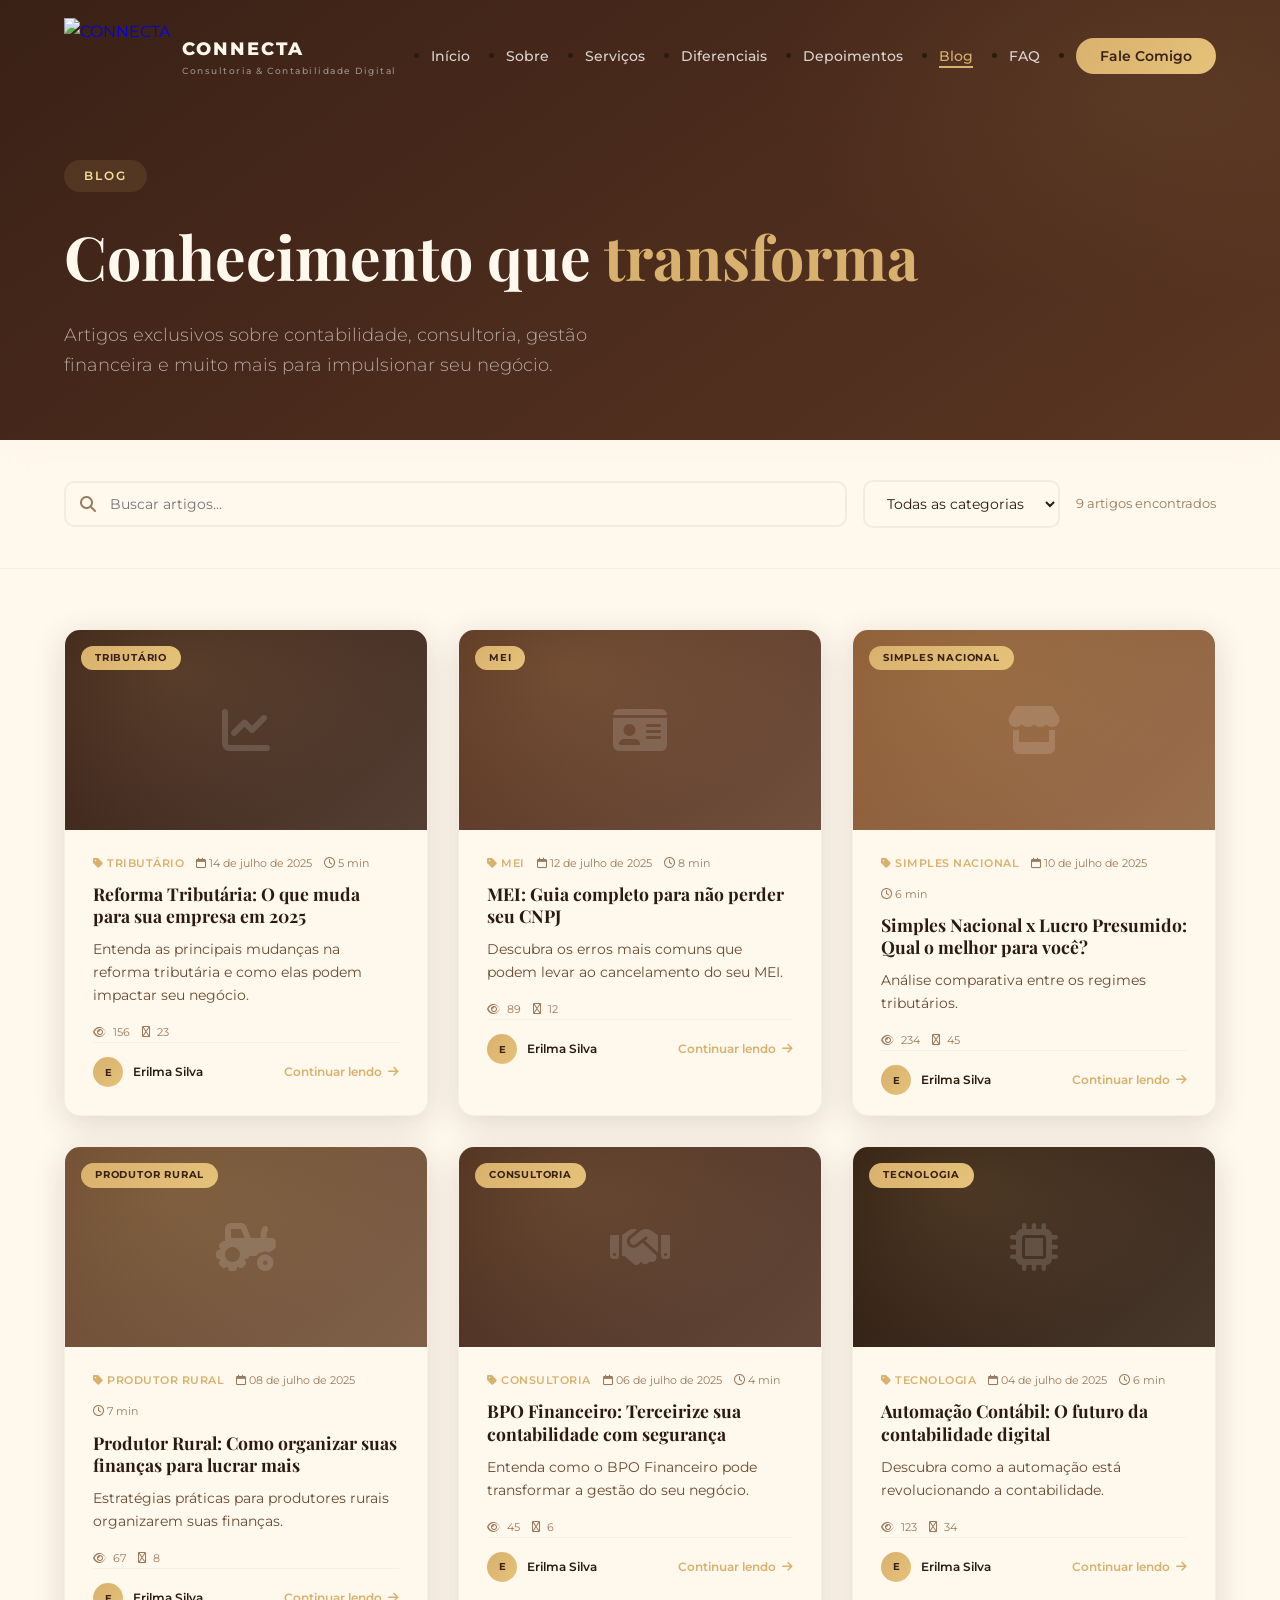
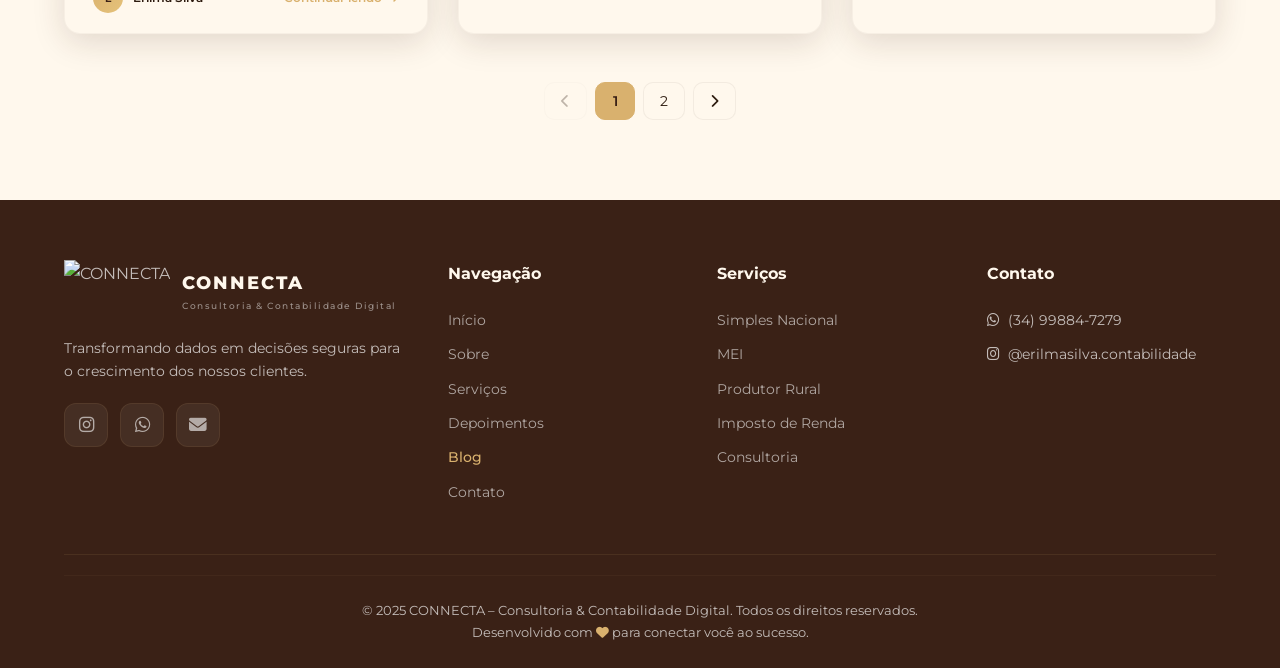
==== blog.html @ c7cf4dca "Create blog.html" ====
<!DOCTYPE html>
<html lang="pt-BR">
<head>
    <meta charset="UTF-8">
    <meta name="viewport" content="width=device-width, initial-scale=1.0">
    <title>Blog | CONNECTA</title>
    <link rel="preconnect" href="https://fonts.googleapis.com">
    <link rel="preconnect" href="https://fonts.gstatic.com" crossorigin>
    <link href="https://fonts.googleapis.com/css2?family=Montserrat:wght@300;400;500;600;700;800;900&family=Playfair+Display:wght@400;600;700;900&display=swap" rel="stylesheet">
    <link rel="stylesheet" href="https://cdnjs.cloudflare.com/ajax/libs/font-awesome/6.5.0/css/all.min.css">
    <style>
        :root {
            --bg-dark: #3A2116;
            --bg-medium: #5A3522;
            --bg-light: #8A5A35;
            --gold: #D9B16E;
            --gold-light: #E5C27A;
            --gold-bright: #F5DE9A;
            --gold-highlight: #FFF4D0;
            --white: #FFF8ED;
            --text-dark: #2C1A0E;
            --text-medium: #6B4A30;
            --text-light: #9A7A5A;
            --shadow: 0 8px 32px rgba(58, 33, 22, 0.15);
            --shadow-lg: 0 20px 60px rgba(58, 33, 22, 0.25);
            --shadow-xl: 0 30px 80px rgba(58, 33, 22, 0.35);
            --radius: 16px;
            --radius-sm: 10px;
            --radius-full: 50px;
            --transition: all 0.6s cubic-bezier(0.25, 0.46, 0.45, 0.94);
            --transition-smooth: all 0.8s cubic-bezier(0.22, 1, 0.36, 1);
            --font-main: 'Montserrat', sans-serif;
            --font-display: 'Playfair Display', serif;
        }

        * {
            margin: 0;
            padding: 0;
            box-sizing: border-box;
        }

        body {
            font-family: var(--font-main);
            color: var(--text-dark);
            background: var(--white);
            line-height: 1.7;
            overflow-x: hidden;
        }

        .container {
            max-width: 1200px;
            margin: 0 auto;
            padding: 0 24px;
        }

        /* ===== NAVBAR ===== */
        .navbar {
            position: fixed;
            top: 0;
            left: 0;
            width: 100%;
            z-index: 1000;
            padding: 18px 0;
            transition: var(--transition);
            background: transparent;
        }

        .navbar.scrolled {
            background: rgba(58, 33, 22, 0.92);
            backdrop-filter: blur(24px);
            box-shadow: 0 2px 40px rgba(0, 0, 0, 0.2);
            padding: 10px 0;
        }

        .navbar.scrolled .nav-logo .logo-name,
        .navbar.scrolled .nav-link {
            color: var(--white);
        }

        .nav-container {
            max-width: 1200px;
            margin: 0 auto;
            padding: 0 24px;
            display: flex;
            align-items: center;
            justify-content: space-between;
        }

        .nav-logo {
            display: flex;
            align-items: center;
            gap: 12px;
            text-decoration: none;
        }

        .logo-icon {
            width: auto;
            height: 2cm;
            background: transparent !important;
            border: none !important;
            border-radius: 0 !important;
            display: flex;
            align-items: center;
            justify-content: center;
            overflow: hidden;
            padding: 0;
        }

        .logo-icon img {
            height: 100%;
            width: auto;
            object-fit: contain;
            border-radius: 0 !important;
            border: none !important;
        }

        .navbar.scrolled .logo-icon {
            background: transparent !important;
            border: none !important;
        }

        @media (max-width: 768px) {
            .logo-icon {
                height: 1.6cm;
            }
        }

        @media (max-width: 480px) {
            .logo-icon {
                height: 1.4cm;
            }
        }

        .logo-text {
            display: flex;
            flex-direction: column;
        }

        .logo-name {
            font-weight: 800;
            font-size: 1.15rem;
            color: var(--white);
            letter-spacing: 2px;
            transition: var(--transition);
        }

        .logo-tagline {
            font-size: 0.55rem;
            color: rgba(255, 255, 255, 0.5);
            letter-spacing: 1.5px;
            font-weight: 500;
        }

        .nav-menu {
            display: flex;
            align-items: center;
            gap: 36px;
        }

        .nav-link {
            font-size: 0.85rem;
            font-weight: 500;
            color: rgba(255, 255, 255, 0.8);
            transition: var(--transition);
            text-decoration: none;
            position: relative;
        }

        .nav-link::after {
            content: '';
            position: absolute;
            bottom: -4px;
            left: 0;
            width: 0;
            height: 2px;
            background: var(--gold);
            transition: var(--transition);
        }

        .nav-link:hover::after {
            width: 100%;
        }

        .nav-link.active {
            color: var(--gold);
        }

        .nav-link.active::after {
            width: 100%;
        }

        .nav-cta {
            background: linear-gradient(135deg, var(--gold), var(--gold-light));
            color: var(--bg-dark) !important;
            padding: 10px 24px;
            border-radius: var(--radius-full);
            font-weight: 600;
        }

        .nav-cta::after {
            display: none;
        }

        .hamburger {
            display: none;
            flex-direction: column;
            gap: 5px;
            cursor: pointer;
            padding: 5px;
            z-index: 1001;
            background: transparent;
            border: none;
        }

        .hamburger span {
            width: 28px;
            height: 2px;
            background: var(--white);
            border-radius: 2px;
            transition: var(--transition);
        }

        .hamburger.active span:nth-child(1) {
            transform: rotate(45deg) translate(5px, 6px);
        }
        .hamburger.active span:nth-child(2) {
            opacity: 0;
        }
        .hamburger.active span:nth-child(3) {
            transform: rotate(-45deg) translate(5px, -6px);
        }

        /* ===== HERO DO BLOG ===== */
        .blog-hero {
            padding: 160px 0 60px;
            background: linear-gradient(145deg, var(--bg-dark), var(--bg-medium));
            color: var(--white);
            position: relative;
            overflow: hidden;
        }

        .blog-hero::before {
            content: '';
            position: absolute;
            top: -30%;
            right: -20%;
            width: 60%;
            height: 100%;
            background: radial-gradient(ellipse, rgba(217, 177, 110, 0.08), transparent 70%);
        }

        .blog-hero .container {
            position: relative;
            z-index: 2;
        }

        .blog-hero .section-tag {
            display: inline-block;
            background: rgba(217, 177, 110, 0.12);
            color: var(--gold-bright);
            padding: 6px 20px;
            border-radius: var(--radius-full);
            font-size: 0.75rem;
            font-weight: 600;
            letter-spacing: 2px;
            text-transform: uppercase;
            margin-bottom: 12px;
        }

        .blog-hero h1 {
            font-family: var(--font-display);
            font-size: clamp(2.5rem, 5vw, 3.8rem);
            margin-bottom: 12px;
        }

        .blog-hero p {
            color: rgba(255, 255, 255, 0.6);
            font-size: 1.1rem;
            max-width: 540px;
            font-weight: 300;
        }

        /* ===== FILTROS ===== */
        .blog-filters {
            padding: 40px 0;
            background: var(--white);
            border-bottom: 1px solid rgba(58, 33, 22, 0.04);
            position: sticky;
            top: 80px;
            z-index: 99;
            backdrop-filter: blur(20px);
            background: rgba(255, 248, 237, 0.9);
        }

        .blog-filters .filter-container {
            display: flex;
            align-items: center;
            gap: 16px;
            flex-wrap: wrap;
        }

        .blog-filters .filter-container .search-box {
            flex: 1;
            min-width: 200px;
            position: relative;
        }

        .blog-filters .filter-container .search-box input {
            width: 100%;
            padding: 12px 18px 12px 44px;
            border: 2px solid rgba(58, 33, 22, 0.06);
            border-radius: var(--radius-sm);
            font-family: var(--font-main);
            font-size: 0.9rem;
            background: var(--white);
            transition: var(--transition);
            color: var(--text-dark);
        }

        .blog-filters .filter-container .search-box input:focus {
            outline: none;
            border-color: var(--gold);
            box-shadow: 0 0 0 4px rgba(217, 177, 110, 0.08);
        }

        .blog-filters .filter-container .search-box i {
            position: absolute;
            left: 16px;
            top: 50%;
            transform: translateY(-50%);
            color: var(--text-light);
        }

        .blog-filters .filter-container select {
            padding: 12px 18px;
            border: 2px solid rgba(58, 33, 22, 0.06);
            border-radius: var(--radius-sm);
            font-family: var(--font-main);
            font-size: 0.9rem;
            background: var(--white);
            color: var(--text-dark);
            cursor: pointer;
            transition: var(--transition);
            min-width: 150px;
        }

        .blog-filters .filter-container select:focus {
            outline: none;
            border-color: var(--gold);
        }

        .blog-filters .filter-container .filter-results {
            font-size: 0.8rem;
            color: var(--text-light);
            margin-left: auto;
        }

        /* ===== GRID ===== */
        .blog-grid-section {
            padding: 60px 0 80px;
        }

        .blog-grid {
            display: grid;
            grid-template-columns: repeat(3, 1fr);
            gap: 30px;
        }

        .blog-card {
            background: var(--white);
            border-radius: var(--radius);
            border: 1px solid rgba(58, 33, 22, 0.04);
            overflow: hidden;
            transition: var(--transition-smooth);
            box-shadow: var(--shadow);
        }

        .blog-card:hover {
            transform: translateY(-8px);
            box-shadow: var(--shadow-xl);
        }

        .blog-card .card-image {
            width: 100%;
            height: 200px;
            display: flex;
            align-items: center;
            justify-content: center;
            position: relative;
            overflow: hidden;
        }

        .blog-card .card-image .card-glow {
            position: absolute;
            inset: 0;
            background: radial-gradient(ellipse at 30% 20%, rgba(217, 177, 110, 0.15), transparent 70%);
        }

        .blog-card .card-image .card-icon {
            font-size: 3rem;
            color: rgba(255, 255, 255, 0.15);
            z-index: 1;
        }

        .blog-card .card-image .card-badge {
            position: absolute;
            top: 16px;
            left: 16px;
            background: rgba(0, 0, 0, 0.4);
            backdrop-filter: blur(10px);
            color: var(--white);
            font-size: 0.6rem;
            font-weight: 700;
            padding: 4px 14px;
            border-radius: var(--radius-full);
            text-transform: uppercase;
            letter-spacing: 0.8px;
            z-index: 2;
        }

        .blog-card .card-image .card-badge.gold {
            background: linear-gradient(135deg, var(--gold), var(--gold-light));
            color: var(--bg-dark);
        }

        .blog-card .card-content {
            padding: 24px 28px 20px;
        }

        .blog-card .card-meta {
            display: flex;
            align-items: center;
            gap: 12px;
            font-size: 0.7rem;
            color: var(--text-light);
            margin-bottom: 10px;
            flex-wrap: wrap;
        }

        .blog-card .card-meta .category {
            color: var(--gold);
            font-weight: 600;
            text-transform: uppercase;
            letter-spacing: 0.5px;
        }

        .blog-card .card-title {
            font-size: 1.1rem;
            font-weight: 700;
            color: var(--text-dark);
            margin-bottom: 10px;
            line-height: 1.3;
            font-family: var(--font-display);
        }

        .blog-card .card-excerpt {
            font-size: 0.9rem;
            color: var(--text-medium);
            line-height: 1.6;
            display: -webkit-box;
            -webkit-line-clamp: 3;
            -webkit-box-orient: vertical;
            overflow: hidden;
            margin-bottom: 16px;
        }

        .blog-card .card-footer {
            display: flex;
            align-items: center;
            justify-content: space-between;
            padding-top: 14px;
            border-top: 1px solid rgba(58, 33, 22, 0.04);
        }

        .blog-card .card-author {
            display: flex;
            align-items: center;
            gap: 10px;
        }

        .blog-card .card-author .avatar {
            width: 30px;
            height: 30px;
            border-radius: 50%;
            background: linear-gradient(135deg, var(--gold), var(--gold-light));
            display: flex;
            align-items: center;
            justify-content: center;
            font-size: 0.65rem;
            font-weight: 700;
            color: var(--bg-dark);
        }

        .blog-card .card-author .name {
            font-size: 0.75rem;
            font-weight: 600;
            color: var(--text-dark);
        }

        .blog-card .card-readmore {
            color: var(--gold);
            font-size: 0.75rem;
            font-weight: 600;
            text-decoration: none;
            transition: var(--transition);
            display: inline-flex;
            align-items: center;
            gap: 6px;
        }

        .blog-card .card-readmore:hover {
            gap: 12px;
            color: var(--gold-light);
        }

        .blog-card .card-stats {
            display: flex;
            align-items: center;
            gap: 12px;
            font-size: 0.7rem;
            color: var(--text-light);
            margin-top: 8px;
        }

        .blog-card .card-stats i {
            margin-right: 4px;
        }

        /* ===== PAGINAÇÃO ===== */
        .pagination {
            display: flex;
            align-items: center;
            justify-content: center;
            gap: 8px;
            margin-top: 48px;
        }

        .pagination button {
            padding: 10px 16px;
            border: 1px solid rgba(58, 33, 22, 0.06);
            border-radius: var(--radius-sm);
            background: var(--white);
            color: var(--text-dark);
            cursor: pointer;
            transition: var(--transition);
            font-family: var(--font-main);
            font-size: 0.85rem;
            min-width: 40px;
        }

        .pagination button:hover {
            border-color: var(--gold);
            color: var(--gold);
        }

        .pagination button.active {
            background: var(--gold);
            color: var(--bg-dark);
            border-color: var(--gold);
            font-weight: 600;
        }

        .pagination button:disabled {
            opacity: 0.3;
            cursor: not-allowed;
        }

        /* ===== EMPTY ===== */
        .empty-state {
            text-align: center;
            padding: 80px 20px;
            color: var(--text-light);
            grid-column: 1 / -1;
        }

        .empty-state i {
            font-size: 3rem;
            color: var(--gold);
            opacity: 0.2;
            margin-bottom: 16px;
        }

        .empty-state h3 {
            color: var(--text-dark);
            margin-bottom: 8px;
        }

        /* ===== FOOTER ===== */
        .footer {
            background: var(--bg-dark);
            padding: 60px 0 0;
            color: rgba(255, 255, 255, 0.7);
        }

        .footer-grid {
            display: grid;
            grid-template-columns: 1.5fr 1fr 1fr 1fr;
            gap: 40px;
            padding-bottom: 40px;
            border-bottom: 1px solid rgba(217, 177, 110, 0.1);
        }

        .footer-logo {
            display: flex;
            align-items: center;
            gap: 12px;
            margin-bottom: 16px;
        }

        .footer-logo .logo-icon {
            height: 1.6cm;
            width: auto;
            background: transparent !important;
            border: none !important;
        }

        .footer-logo .logo-icon img {
            height: 100%;
            width: auto;
            object-fit: contain;
            border-radius: 0 !important;
            border: none !important;
        }

        .footer-brand p {
            font-size: 0.9rem;
            margin-bottom: 20px;
            line-height: 1.6;
        }

        .footer-social {
            display: flex;
            gap: 12px;
        }

        .footer-social a {
            width: 44px;
            height: 44px;
            border-radius: 12px;
            background: rgba(255, 255, 255, 0.06);
            display: flex;
            align-items: center;
            justify-content: center;
            color: rgba(255, 255, 255, 0.6);
            font-size: 1.1rem;
            transition: var(--transition);
            border: 1px solid rgba(217, 177, 110, 0.1);
            text-decoration: none;
        }

        .footer-social a:hover {
            background: var(--gold);
            color: var(--bg-dark);
            transform: translateY(-3px);
            border-color: var(--gold);
        }

        .footer-links h4 {
            color: var(--white);
            font-size: 1rem;
            margin-bottom: 20px;
        }

        .footer-links li {
            margin-bottom: 10px;
            font-size: 0.9rem;
            display: flex;
            align-items: center;
            gap: 8px;
        }

        .footer-links a {
            color: rgba(255, 255, 255, 0.6);
            text-decoration: none;
            transition: var(--transition);
        }

        .footer-links a:hover {
            color: var(--gold);
            padding-left: 4px;
        }

        .footer-links .blog-link {
            color: var(--gold);
            font-weight: 500;
        }

        .footer-links .blog-link:hover {
            color: var(--gold-light);
            padding-left: 4px;
        }

        .footer-bottom {
            padding: 24px 0;
            text-align: center;
            font-size: 0.8rem;
            border-top: 1px solid rgba(217, 177, 110, 0.05);
            margin-top: 20px;
        }

        /* ===== RESPONSIVO ===== */
        @media (max-width: 1024px) {
            .blog-grid {
                grid-template-columns: repeat(2, 1fr);
            }
        }

        @media (max-width: 768px) {
            .navbar .nav-menu {
                position: fixed;
                top: 0;
                right: -100%;
                width: 80%;
                max-width: 340px;
                height: 100vh;
                background: var(--bg-dark);
                flex-direction: column;
                justify-content: center;
                align-items: center;
                gap: 24px;
                transition: var(--transition);
                box-shadow: -10px 0 40px rgba(0, 0, 0, 0.5);
            }
            .navbar .nav-menu.active {
                right: 0;
            }
            .navbar .nav-menu .nav-link {
                color: rgba(255, 255, 255, 0.9) !important;
                font-size: 1.1rem;
            }
            .hamburger {
                display: flex;
            }
            .logo-icon {
                height: 1.6cm;
            }
            .blog-filters .filter-container {
                flex-direction: column;
                align-items: stretch;
            }
            .blog-filters .filter-container .filter-results {
                margin-left: 0;
                text-align: center;
            }
            .blog-grid {
                grid-template-columns: 1fr;
            }
            .footer-grid {
                grid-template-columns: 1fr;
                gap: 30px;
            }
            .blog-hero {
                padding: 130px 0 40px;
            }
            .blog-hero h1 {
                font-size: 2rem;
            }
        }

        @media (max-width: 480px) {
            .logo-icon {
                height: 1.4cm;
            }
            .blog-card .card-content {
                padding: 18px 16px 16px;
            }
            .blog-card .card-title {
                font-size: 1rem;
            }
        }
    </style>
</head>
<body>

    <!-- ===== NAVBAR ===== -->
    <nav class="navbar" id="navbar">
        <div class="nav-container">
            <a href="/" class="nav-logo">
                <div class="logo-icon">
                    <img src="/public/logo.png" alt="CONNECTA">
                </div>
                <div class="logo-text">
                    <span class="logo-name">CONNECTA</span>
                    <span class="logo-tagline">Consultoria & Contabilidade Digital</span>
                </div>
            </a>
            <button class="hamburger" id="hamburger" aria-label="Abrir menu">
                <span></span>
                <span></span>
                <span></span>
            </button>
            <ul class="nav-menu" id="navMenu">
                <li><a href="/#inicio" class="nav-link">Início</a></li>
                <li><a href="/#sobre" class="nav-link">Sobre</a></li>
                <li><a href="/#servicos" class="nav-link">Serviços</a></li>
                <li><a href="/#diferenciais" class="nav-link">Diferenciais</a></li>
                <li><a href="/#depoimentos" class="nav-link">Depoimentos</a></li>
                <li><a href="/blog.html" class="nav-link active">Blog</a></li>
                <li><a href="/#faq" class="nav-link">FAQ</a></li>
                <li><a href="/#contato" class="nav-link nav-cta">Fale Comigo</a></li>
            </ul>
        </div>
    </nav>

    <!-- ===== HERO ===== -->
    <section class="blog-hero">
        <div class="container">
            <span class="section-tag">Blog</span>
            <h1>Conhecimento que <span style="color:var(--gold);">transforma</span></h1>
            <p>Artigos exclusivos sobre contabilidade, consultoria, gestão financeira e muito mais para impulsionar seu negócio.</p>
        </div>
    </section>

    <!-- ===== FILTROS ===== -->
    <section class="blog-filters" id="filters">
        <div class="container">
            <div class="filter-container">
                <div class="search-box">
                    <i class="fas fa-search"></i>
                    <input type="text" id="searchInput" placeholder="Buscar artigos..." oninput="filtrarArtigos()">
                </div>
                <select id="categoryFilter" onchange="filtrarArtigos()">
                    <option value="">Todas as categorias</option>
                    <option value="Tributário">Tributário</option>
                    <option value="MEI">MEI</option>
                    <option value="Simples Nacional">Simples Nacional</option>
                    <option value="Produtor Rural">Produtor Rural</option>
                    <option value="Consultoria">Consultoria</option>
                    <option value="Tecnologia">Tecnologia</option>
                    <option value="Financeiro">Financeiro</option>
                </select>
                <span class="filter-results" id="filterResults">0 artigos encontrados</span>
            </div>
        </div>
    </section>

    <!-- ===== GRID ===== -->
    <section class="blog-grid-section">
        <div class="container">
            <div class="blog-grid" id="blogGrid">
                <!-- Artigos gerados pelo JavaScript -->
            </div>
            <div class="pagination" id="pagination">
                <!-- Paginação gerada pelo JavaScript -->
            </div>
        </div>
    </section>

    <!-- ===== FOOTER ===== -->
    <footer class="footer">
        <div class="container">
            <div class="footer-grid">
                <div class="footer-brand">
                    <div class="footer-logo">
                        <div class="logo-icon">
                            <img src="/public/logo.png" alt="CONNECTA">
                        </div>
                        <div class="logo-text">
                            <span class="logo-name">CONNECTA</span>
                            <span class="logo-tagline">Consultoria & Contabilidade Digital</span>
                        </div>
                    </div>
                    <p>Transformando dados em decisões seguras para o crescimento dos nossos clientes.</p>
                    <div class="footer-social">
                        <a href="https://instagram.com/erilmasilva.contabilidade" target="_blank" aria-label="Instagram"><i class="fab fa-instagram"></i></a>
                        <a href="https://wa.me/5534998847279" target="_blank" aria-label="WhatsApp"><i class="fab fa-whatsapp"></i></a>
                        <a href="mailto:contato@connectacontabilidade.com.br" aria-label="Email"><i class="fas fa-envelope"></i></a>
                    </div>
                </div>
                <div class="footer-links">
                    <h4>Navegação</h4>
                    <ul>
                        <li><a href="/#inicio">Início</a></li>
                        <li><a href="/#sobre">Sobre</a></li>
                        <li><a href="/#servicos">Serviços</a></li>
                        <li><a href="/#depoimentos">Depoimentos</a></li>
                        <li><a href="/blog.html" class="blog-link">Blog</a></li>
                        <li><a href="/#contato">Contato</a></li>
                    </ul>
                </div>
                <div class="footer-links">
                    <h4>Serviços</h4>
                    <ul>
                        <li><a href="/#servicos">Simples Nacional</a></li>
                        <li><a href="/#servicos">MEI</a></li>
                        <li><a href="/#servicos">Produtor Rural</a></li>
                        <li><a href="/#servicos">Imposto de Renda</a></li>
                        <li><a href="/#servicos">Consultoria</a></li>
                    </ul>
                </div>
                <div class="footer-links">
                    <h4>Contato</h4>
                    <ul>
                        <li><i class="fab fa-whatsapp"></i> (34) 99884-7279</li>
                        <li><i class="fab fa-instagram"></i> @erilmasilva.contabilidade</li>
                    </ul>
                </div>
            </div>
            <div class="footer-bottom">
                <p>&copy; 2025 CONNECTA – Consultoria & Contabilidade Digital. Todos os direitos reservados.</p>
                <p>Desenvolvido com <i class="fas fa-heart" style="color:#D9B16E"></i> para conectar você ao sucesso.</p>
            </div>
        </div>
    </footer>

    <script>
        const ARTIGOS = [{
            id: 1,
            titulo: "Reforma Tributária: O que muda para sua empresa em 2025",
            resumo: "Entenda as principais mudanças na reforma tributária e como elas podem impactar seu negócio.",
            categoria: "Tributário",
            autor: "Erilma Silva",
            data: "14 de julho de 2025",
            tempoLeitura: "5 min",
            icone: "fa-chart-line",
            cor: "#3A2116",
            carrossel: true,
            slug: "reforma-tributaria-2025",
            visualizacoes: 156,
            compartilhamentos: 23
        }, {
            id: 2,
            titulo: "MEI: Guia completo para não perder seu CNPJ",
            resumo: "Descubra os erros mais comuns que podem levar ao cancelamento do seu MEI.",
            categoria: "MEI",
            autor: "Erilma Silva",
            data: "12 de julho de 2025",
            tempoLeitura: "8 min",
            icone: "fa-id-card",
            cor: "#5A3522",
            carrossel: true,
            slug: "mei-guia-completo",
            visualizacoes: 89,
            compartilhamentos: 12
        }, {
            id: 3,
            titulo: "Simples Nacional x Lucro Presumido: Qual o melhor para você?",
            resumo: "Análise comparativa entre os regimes tributários.",
            categoria: "Simples Nacional",
            autor: "Erilma Silva",
            data: "10 de julho de 2025",
            tempoLeitura: "6 min",
            icone: "fa-store",
            cor: "#8A5A35",
            carrossel: true,
            slug: "simples-nacional-lucro-presumido",
            visualizacoes: 234,
            compartilhamentos: 45
        }, {
            id: 4,
            titulo: "Produtor Rural: Como organizar suas finanças para lucrar mais",
            resumo: "Estratégias práticas para produtores rurais organizarem suas finanças.",
            categoria: "Produtor Rural",
            autor: "Erilma Silva",
            data: "08 de julho de 2025",
            tempoLeitura: "7 min",
            icone: "fa-tractor",
            cor: "#6B4A30",
            carrossel: false,
            slug: "produtor-rural-financas",
            visualizacoes: 67,
            compartilhamentos: 8
        }, {
            id: 5,
            titulo: "BPO Financeiro: Terceirize sua contabilidade com segurança",
            resumo: "Entenda como o BPO Financeiro pode transformar a gestão do seu negócio.",
            categoria: "Consultoria",
            autor: "Erilma Silva",
            data: "06 de julho de 2025",
            tempoLeitura: "4 min",
            icone: "fa-handshake",
            cor: "#4A2C1D",
            carrossel: true,
            slug: "bpo-financeiro",
            visualizacoes: 45,
            compartilhamentos: 6
        }, {
            id: 6,
            titulo: "Automação Contábil: O futuro da contabilidade digital",
            resumo: "Descubra como a automação está revolucionando a contabilidade.",
            categoria: "Tecnologia",
            autor: "Erilma Silva",
            data: "04 de julho de 2025",
            tempoLeitura: "6 min",
            icone: "fa-microchip",
            cor: "#2C1A0E",
            carrossel: false,
            slug: "automacao-contabil",
            visualizacoes: 123,
            compartilhamentos: 34
        }, {
            id: 7,
            titulo: "Como escolher o regime tributário ideal para sua empresa",
            resumo: "Guia completo para ajudar você a escolher o melhor regime tributário.",
            categoria: "Tributário",
            autor: "Erilma Silva",
            data: "02 de julho de 2025",
            tempoLeitura: "9 min",
            icone: "fa-balance-scale",
            cor: "#3A2116",
            carrossel: false,
            slug: "regime-tributario-ideal",
            visualizacoes: 98,
            compartilhamentos: 15
        }, {
            id: 8,
            titulo: "Planejamento Financeiro para Pequenas Empresas",
            resumo: "Dicas práticas para organizar as finanças da sua pequena empresa.",
            categoria: "Financeiro",
            autor: "Erilma Silva",
            data: "30 de junho de 2025",
            tempoLeitura: "5 min",
            icone: "fa-coins",
            cor: "#5A3522",
            carrossel: false,
            slug: "planejamento-financeiro",
            visualizacoes: 76,
            compartilhamentos: 10
        }, {
            id: 9,
            titulo: "Reforma Tributária: Impactos no Simples Nacional",
            resumo: "Como a reforma tributária afeta as empresas do Simples Nacional.",
            categoria: "Simples Nacional",
            autor: "Erilma Silva",
            data: "28 de junho de 2025",
            tempoLeitura: "7 min",
            icone: "fa-file-invoice",
            cor: "#8A5A35",
            carrossel: false,
            slug: "reforma-simples-nacional",
            visualizacoes: 112,
            compartilhamentos: 18
        }];

        function salvarArtigos() {
            if (!localStorage.getItem('connecta_artigos')) {
                localStorage.setItem('connecta_artigos', JSON.stringify(ARTIGOS));
            }
        }

        function getArtigos() {
            const data = localStorage.getItem('connecta_artigos');
            return data ? JSON.parse(data) : ARTIGOS;
        }

        let artigosFiltrados = [];
        let paginaAtual = 1;
        const itensPorPagina = 6;

        function filtrarArtigos() {
            const search = document.getElementById('searchInput').value.toLowerCase();
            const category = document.getElementById('categoryFilter').value;
            const artigos = getArtigos();

            artigosFiltrados = artigos.filter(a => {
                const matchSearch = a.titulo.toLowerCase().includes(search) ||
                    a.resumo.toLowerCase().includes(search) ||
                    a.categoria.toLowerCase().includes(search);
                const matchCategory = !category || a.categoria === category;
                return matchSearch && matchCategory;
            });

            paginaAtual = 1;
            renderizarGrid();
            atualizarResultados();
        }

        function renderizarGrid() {
            const grid = document.getElementById('blogGrid');
            const start = (paginaAtual - 1) * itensPorPagina;
            const end = start + itensPorPagina;
            const paginaArtigos = artigosFiltrados.slice(start, end);

            if (artigosFiltrados.length === 0) {
                grid.innerHTML = `
                        <div class="empty-state">
                            <i class="fas fa-search"></i>
                            <h3>Nenhum artigo encontrado</h3>
                            <p>Tente ajustar os filtros de busca.</p>
                        </div>
                    `;
                document.getElementById('pagination').innerHTML = '';
                return;
            }

            grid.innerHTML = paginaArtigos.map(artigo => {
                return `
                        <div class="blog-card">
                            <div class="card-image" style="background:linear-gradient(135deg, ${artigo.cor}, ${artigo.cor}dd);">
                                <div class="card-glow"></div>
                                <i class="fas ${artigo.icone}" style="font-size:3rem;color:rgba(255,255,255,0.15);z-index:1;"></i>
                                <span class="card-badge gold">${artigo.categoria}</span>
                            </div>
                            <div class="card-content">
                                <div class="card-meta">
                                    <span class="category"><i class="fas fa-tag"></i> ${artigo.categoria}</span>
                                    <span><i class="far fa-calendar"></i> ${artigo.data}</span>
                                    <span><i class="far fa-clock"></i> ${artigo.tempoLeitura}</span>
                                </div>
                                <h3 class="card-title">${artigo.titulo}</h3>
                                <p class="card-excerpt">${artigo.resumo}</p>
                                <div class="card-stats">
                                    <span><i class="far fa-eye"></i> ${artigo.visualizacoes}</span>
                                    <span><i class="far fa-share-alt"></i> ${artigo.compartilhamentos}</span>
                                </div>
                                <div class="card-footer">
                                    <div class="card-author">
                                        <div class="avatar">${artigo.autor.charAt(0)}</div>
                                        <span class="name">${artigo.autor}</span>
                                    </div>
                                    <a href="/artigo.html?id=${artigo.id}" class="card-readmore">
                                        Continuar lendo <i class="fas fa-arrow-right"></i>
                                    </a>
                                </div>
                            </div>
                        </div>
                    `;
            }).join('');

            renderizarPaginacao();
        }

        function renderizarPaginacao() {
            const pagination = document.getElementById('pagination');
            const totalPaginas = Math.ceil(artigosFiltrados.length / itensPorPagina);

            if (totalPaginas <= 1) {
                pagination.innerHTML = '';
                return;
            }

            let html = '';
            html += `<button ${paginaAtual === 1 ? 'disabled' : ''} onclick="mudarPagina(${paginaAtual - 1})">
                        <i class="fas fa-chevron-left"></i>
                    </button>`;

            for (let i = 1; i <= totalPaginas; i++) {
                html += `<button class="${i === paginaAtual ? 'active' : ''}" onclick="mudarPagina(${i})">${i}</button>`;
            }

            html += `<button ${paginaAtual === totalPaginas ? 'disabled' : ''} onclick="mudarPagina(${paginaAtual + 1})">
                        <i class="fas fa-chevron-right"></i>
                    </button>`;

            pagination.innerHTML = html;
        }

        function mudarPagina(pagina) {
            const totalPaginas = Math.ceil(artigosFiltrados.length / itensPorPagina);
            if (pagina < 1 || pagina > totalPaginas) return;
            paginaAtual = pagina;
            renderizarGrid();
            window.scrollTo({ top: document.getElementById('filters').offsetTop - 100, behavior: 'smooth' });
        }

        function atualizarResultados() {
            document.getElementById('filterResults').textContent =
                `${artigosFiltrados.length} artigo${artigosFiltrados.length !== 1 ? 's' : ''} encontrado${artigosFiltrados.length !== 1 ? 's' : ''}`;
        }

        document.addEventListener('DOMContentLoaded', function() {
            salvarArtigos();

            const artigos = getArtigos();
            artigosFiltrados = [...artigos];
            renderizarGrid();
            atualizarResultados();

            // NAVBAR SCROLL
            const navbar = document.getElementById('navbar');
            window.addEventListener('scroll', function() {
                if (window.scrollY > 80) {
                    navbar.classList.add('scrolled');
                } else {
                    navbar.classList.remove('scrolled');
                }
            }, { passive: true });

            // MENU MOBILE
            const hamburger = document.getElementById('hamburger');
            const navMenu = document.getElementById('navMenu');

            hamburger.addEventListener('click', function() {
                this.classList.toggle('active');
                navMenu.classList.toggle('active');
            });

            document.querySelectorAll('.nav-link').forEach(function(link) {
                link.addEventListener('click', function() {
                    hamburger.classList.remove('active');
                    navMenu.classList.remove('active');
                });
            });
        });
    </script>

</body>
</html>
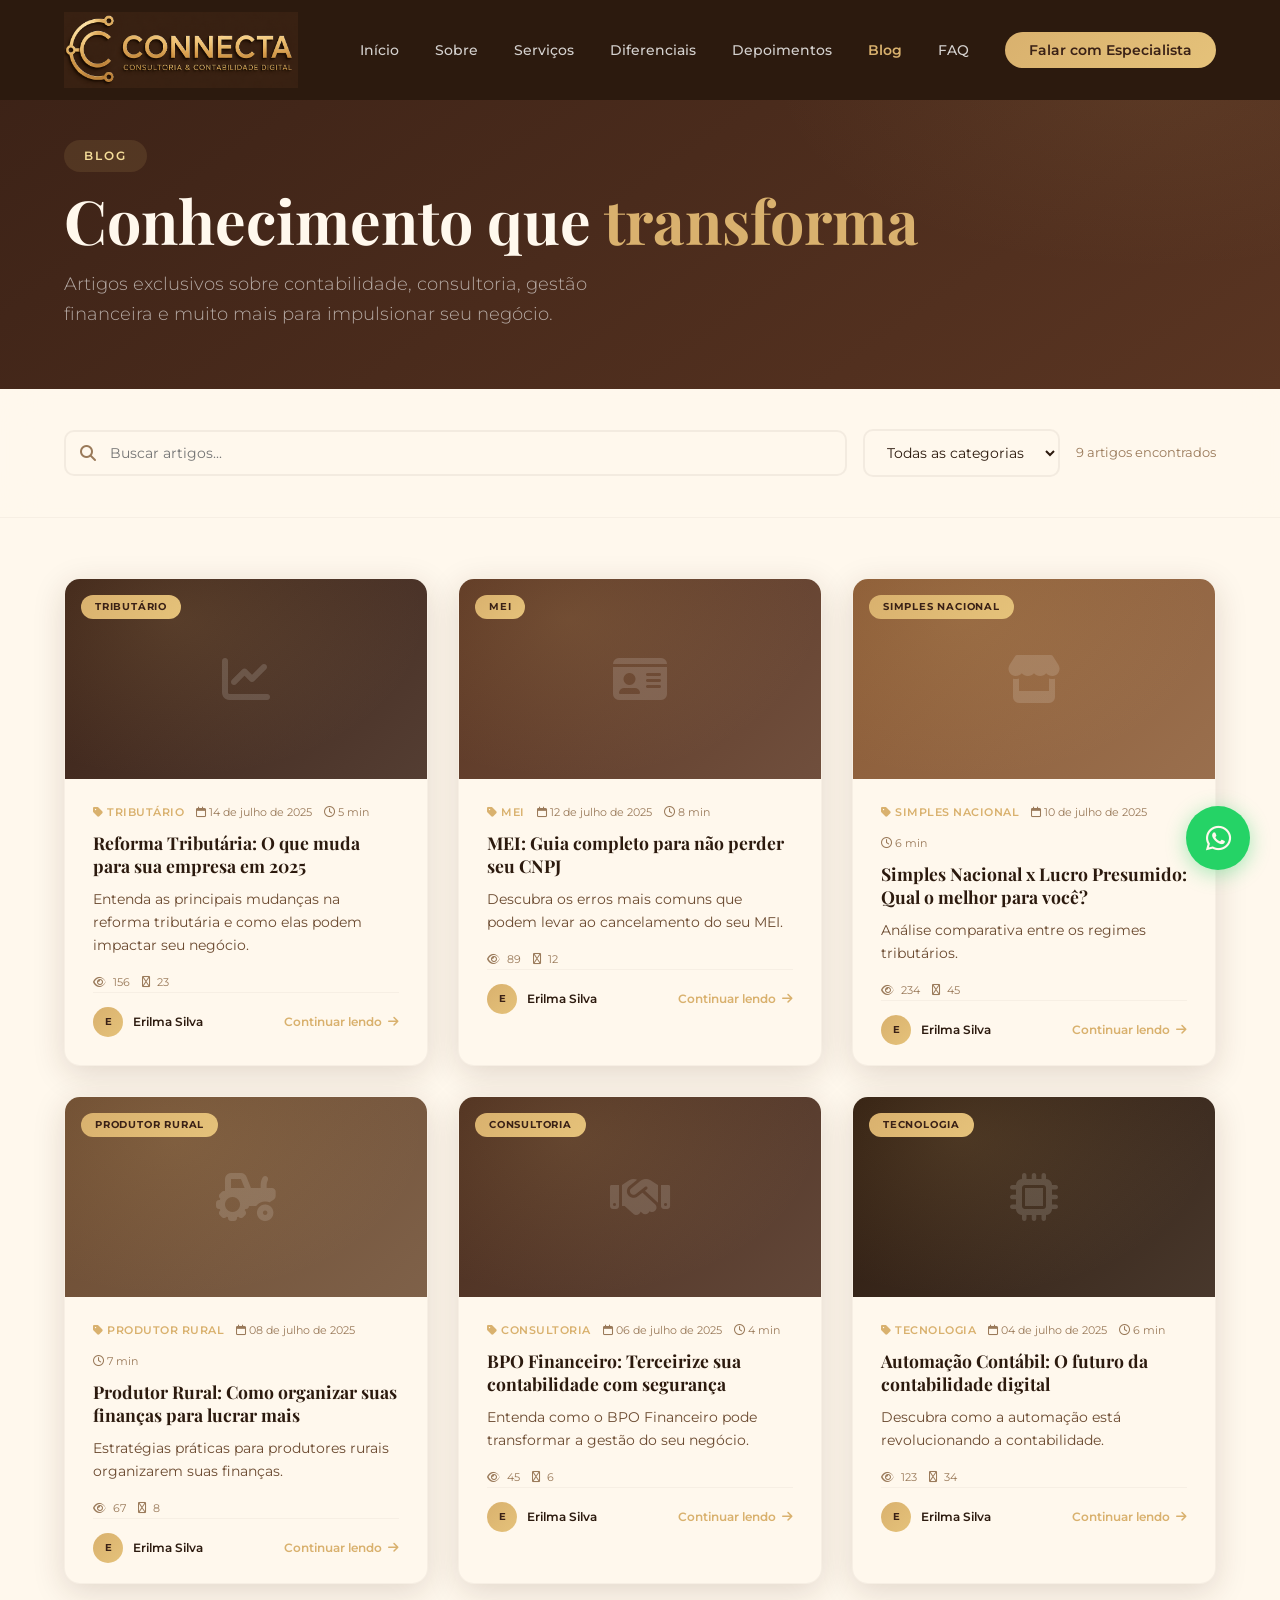
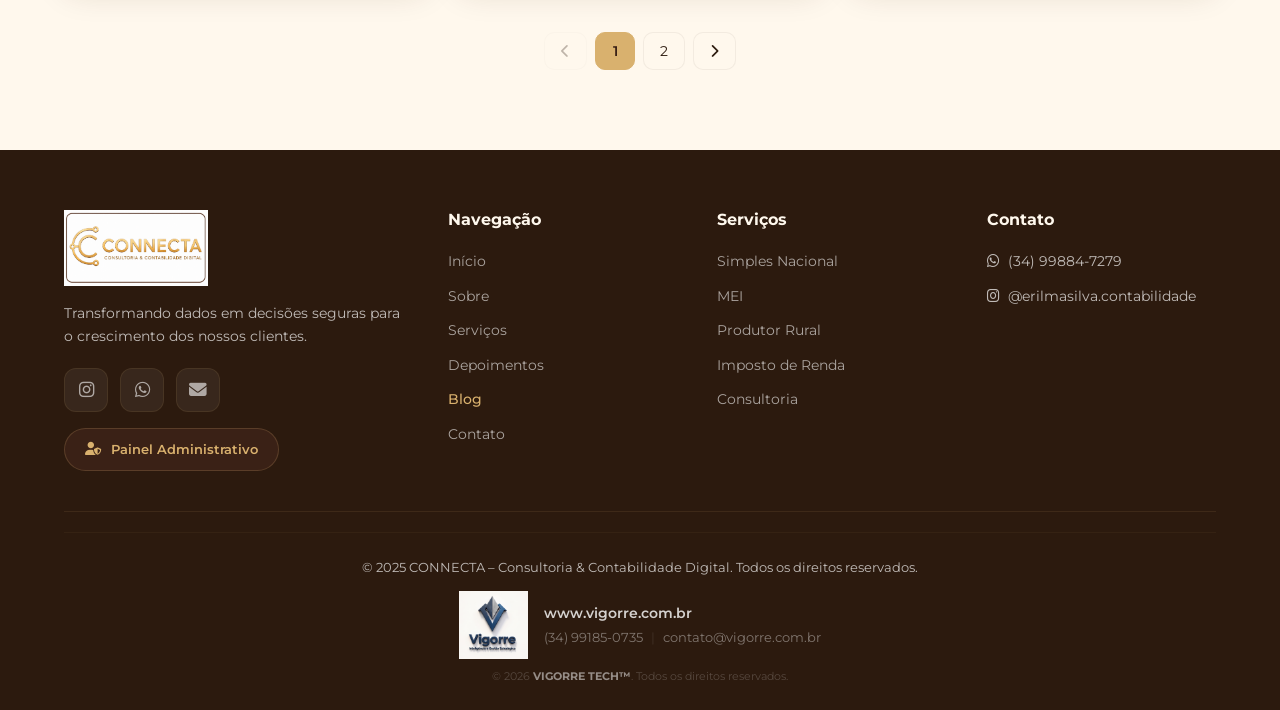
==== commit 634c2d5a: "Update blog.html" ====
--- a/blog.html
+++ b/blog.html
@@ -3,7 +3,7 @@
 <head>
     <meta charset="UTF-8">
     <meta name="viewport" content="width=device-width, initial-scale=1.0">
-    <title>Blog | CONNECTA</title>
+    <title>Blog | CONNECTA – Consultoria & Contabilidade Digital</title>
     <link rel="preconnect" href="https://fonts.googleapis.com">
     <link rel="preconnect" href="https://fonts.gstatic.com" crossorigin>
     <link href="https://fonts.googleapis.com/css2?family=Montserrat:wght@300;400;500;600;700;800;900&family=Playfair+Display:wght@400;600;700;900&display=swap" rel="stylesheet">
@@ -13,6 +13,7 @@
             --bg-dark: #3A2116;
             --bg-medium: #5A3522;
             --bg-light: #8A5A35;
+            --bg-header-footer: #2C1A0E;
             --gold: #D9B16E;
             --gold-light: #E5C27A;
             --gold-bright: #F5DE9A;
@@ -33,212 +34,82 @@
             --font-display: 'Playfair Display', serif;
         }
 
-        * {
-            margin: 0;
-            padding: 0;
-            box-sizing: border-box;
-        }
-
-        body {
-            font-family: var(--font-main);
-            color: var(--text-dark);
-            background: var(--white);
-            line-height: 1.7;
-            overflow-x: hidden;
-        }
-
-        .container {
-            max-width: 1200px;
-            margin: 0 auto;
-            padding: 0 24px;
-        }
-
-        /* ===== NAVBAR ===== */
-        .navbar {
-            position: fixed;
-            top: 0;
-            left: 0;
-            width: 100%;
-            z-index: 1000;
-            padding: 18px 0;
-            transition: var(--transition);
-            background: transparent;
-        }
-
-        .navbar.scrolled {
-            background: rgba(58, 33, 22, 0.92);
-            backdrop-filter: blur(24px);
-            box-shadow: 0 2px 40px rgba(0, 0, 0, 0.2);
-            padding: 10px 0;
-        }
-
-        .navbar.scrolled .nav-logo .logo-name,
-        .navbar.scrolled .nav-link {
-            color: var(--white);
-        }
-
-        .nav-container {
-            max-width: 1200px;
-            margin: 0 auto;
-            padding: 0 24px;
-            display: flex;
-            align-items: center;
-            justify-content: space-between;
-        }
-
-        .nav-logo {
-            display: flex;
-            align-items: center;
-            gap: 12px;
-            text-decoration: none;
-        }
-
-        .logo-icon {
-            width: auto;
-            height: 2cm;
-            background: transparent !important;
-            border: none !important;
-            border-radius: 0 !important;
-            display: flex;
-            align-items: center;
-            justify-content: center;
-            overflow: hidden;
-            padding: 0;
-        }
-
-        .logo-icon img {
-            height: 100%;
-            width: auto;
-            object-fit: contain;
-            border-radius: 0 !important;
-            border: none !important;
-        }
-
-        .navbar.scrolled .logo-icon {
-            background: transparent !important;
-            border: none !important;
-        }
-
-        @media (max-width: 768px) {
-            .logo-icon {
-                height: 1.6cm;
-            }
-        }
-
-        @media (max-width: 480px) {
-            .logo-icon {
-                height: 1.4cm;
-            }
-        }
-
-        .logo-text {
-            display: flex;
-            flex-direction: column;
-        }
-
-        .logo-name {
-            font-weight: 800;
-            font-size: 1.15rem;
-            color: var(--white);
-            letter-spacing: 2px;
-            transition: var(--transition);
-        }
-
-        .logo-tagline {
-            font-size: 0.55rem;
-            color: rgba(255, 255, 255, 0.5);
-            letter-spacing: 1.5px;
-            font-weight: 500;
-        }
-
-        .nav-menu {
-            display: flex;
-            align-items: center;
-            gap: 36px;
-        }
-
-        .nav-link {
-            font-size: 0.85rem;
-            font-weight: 500;
-            color: rgba(255, 255, 255, 0.8);
-            transition: var(--transition);
-            text-decoration: none;
-            position: relative;
-        }
-
-        .nav-link::after {
-            content: '';
-            position: absolute;
-            bottom: -4px;
-            left: 0;
-            width: 0;
-            height: 2px;
-            background: var(--gold);
-            transition: var(--transition);
-        }
-
-        .nav-link:hover::after {
-            width: 100%;
-        }
-
-        .nav-link.active {
-            color: var(--gold);
-        }
-
-        .nav-link.active::after {
-            width: 100%;
-        }
-
-        .nav-cta {
-            background: linear-gradient(135deg, var(--gold), var(--gold-light));
-            color: var(--bg-dark) !important;
-            padding: 10px 24px;
-            border-radius: var(--radius-full);
-            font-weight: 600;
-        }
-
-        .nav-cta::after {
-            display: none;
-        }
-
-        .hamburger {
-            display: none;
-            flex-direction: column;
-            gap: 5px;
-            cursor: pointer;
-            padding: 5px;
-            z-index: 1001;
-            background: transparent;
-            border: none;
-        }
-
-        .hamburger span {
-            width: 28px;
-            height: 2px;
-            background: var(--white);
-            border-radius: 2px;
-            transition: var(--transition);
-        }
-
-        .hamburger.active span:nth-child(1) {
-            transform: rotate(45deg) translate(5px, 6px);
-        }
-        .hamburger.active span:nth-child(2) {
-            opacity: 0;
-        }
-        .hamburger.active span:nth-child(3) {
-            transform: rotate(-45deg) translate(5px, -6px);
-        }
-
-        /* ===== HERO DO BLOG ===== */
+        * { margin: 0; padding: 0; box-sizing: border-box; }
+        html { scroll-behavior: smooth; scroll-padding-top: 80px; }
+        body { font-family: var(--font-main); color: var(--text-dark); background: var(--white); line-height: 1.7; overflow-x: hidden; -webkit-font-smoothing: antialiased; }
+        a { text-decoration: none; color: inherit; transition: var(--transition); }
+        ul { list-style: none; }
+        img { max-width: 100%; display: block; height: auto; }
+        .container { max-width: 1200px; margin: 0 auto; padding: 0 24px; }
+
+        h1, h2, h3, h4 { line-height: 1.2; font-weight: 700; }
+        h1 { font-size: clamp(2.2rem, 5vw, 3.8rem); }
+        h2 { font-size: clamp(1.8rem, 4vw, 2.8rem); }
+        h3 { font-size: clamp(1.2rem, 2.5vw, 1.5rem); }
+
+        .gradient-text { background: linear-gradient(135deg, var(--gold-light), var(--gold-bright), var(--gold-highlight)); -webkit-background-clip: text; -webkit-text-fill-color: transparent; background-clip: text; }
+
+        .section-header { text-align: center; margin-bottom: 48px; }
+        .section-tag { display: inline-block; background: linear-gradient(135deg, rgba(217,177,110,0.12), rgba(245,222,154,0.12)); color: var(--gold); padding: 6px 20px; border-radius: var(--radius-full); font-size: 0.75rem; font-weight: 600; letter-spacing: 2px; text-transform: uppercase; margin-bottom: 12px; backdrop-filter: blur(10px); }
+        .section-desc { font-size: 1.1rem; color: var(--text-medium); max-width: 640px; margin: 12px auto 0; }
+
+        .btn { display: inline-flex; align-items: center; gap: 10px; padding: 16px 36px; border-radius: var(--radius-full); font-family: var(--font-main); font-weight: 600; font-size: 0.95rem; border: none; cursor: pointer; transition: var(--transition); text-align: center; justify-content: center; min-height: 56px; position: relative; overflow: hidden; }
+        .btn-primary { background: linear-gradient(135deg, var(--gold), var(--gold-light)); color: var(--bg-dark); box-shadow: 0 4px 24px rgba(217,177,110,0.35); }
+        .btn-primary:hover { transform: translateY(-3px) scale(1.02); box-shadow: 0 8px 40px rgba(217,177,110,0.5); }
+        .btn-outline { background: transparent; color: var(--white); border: 2px solid rgba(255,255,255,0.25); }
+        .btn-outline:hover { background: rgba(255,255,255,0.06); border-color: var(--gold); transform: translateY(-2px); }
+        .btn-glow { animation: glow-pulse 3s ease-in-out infinite; }
+        .btn-small { padding: 10px 20px; font-size: 0.8rem; min-height: 40px; }
+        .btn-painel { background: var(--bg-dark); color: var(--gold); border: 1px solid rgba(217,177,110,0.2); }
+        .btn-painel:hover { background: var(--bg-medium); color: var(--gold-light); transform: translateY(-2px); box-shadow: 0 4px 20px rgba(58,33,22,0.3); }
+        @keyframes glow-pulse { 0%,100% { box-shadow: 0 4px 24px rgba(217,177,110,0.35); } 50% { box-shadow: 0 4px 48px rgba(217,177,110,0.6); } }
+
+        /* ============================================
+           NAVBAR - IGUAL AO SITE PRINCIPAL
+           ============================================ */
+        .navbar { position: fixed; top: 0; left: 0; width: 100%; z-index: 1000; padding: 12px 0; transition: var(--transition); background: #2C1A0E; }
+        .navbar.scrolled { background: #2C1A0E; box-shadow: 0 2px 40px rgba(0,0,0,0.3); padding: 8px 0; }
+        .navbar.scrolled .nav-link { color: rgba(255,255,255,0.8); }
+        .nav-container { max-width: 1200px; margin: 0 auto; padding: 0 24px; display: flex; align-items: center; justify-content: space-between; }
+        .nav-logo { display: flex; align-items: center; }
+        .logo-icon { width: auto; height: 2cm; display: flex; align-items: center; justify-content: center; overflow: hidden; }
+        .logo-icon img { height: 100%; width: auto; object-fit: contain; }
+        .nav-menu { display: flex; align-items: center; gap: 36px; }
+        .nav-link { font-size: 0.85rem; font-weight: 500; color: rgba(255,255,255,0.8); transition: var(--transition); position: relative; }
+        .nav-link::after { content: ''; position: absolute; bottom: -4px; left: 0; width: 0; height: 2px; background: var(--gold); transition: var(--transition); }
+        .nav-link:hover::after { width: 100%; }
+        .nav-link.active { color: var(--gold); }
+        .nav-link.active::after { width: 100%; }
+        .nav-link-blog { color: var(--gold) !important; font-weight: 600; }
+        .nav-link-blog::after { background: var(--gold) !important; }
+        .nav-cta { background: linear-gradient(135deg, var(--gold), var(--gold-light)); color: var(--bg-dark) !important; padding: 10px 24px; border-radius: var(--radius-full); font-weight: 600; }
+        .nav-cta::after { display: none; }
+        .nav-cta:hover { transform: translateY(-2px); box-shadow: 0 4px 20px rgba(217,177,110,0.4); }
+        .hamburger { display: none; flex-direction: column; gap: 5px; cursor: pointer; padding: 5px; z-index: 1001; background: transparent; border: none; }
+        .hamburger span { width: 28px; height: 2px; background: var(--white); border-radius: 2px; transition: var(--transition); }
+        .hamburger.active span:nth-child(1) { transform: rotate(45deg) translate(5px,6px); }
+        .hamburger.active span:nth-child(2) { opacity: 0; }
+        .hamburger.active span:nth-child(3) { transform: rotate(-45deg) translate(5px,-6px); }
+
+        @media(max-width:768px) {
+            .logo-icon { height: 1.6cm; }
+            .nav-menu { position: fixed; top: 0; right: -100%; width: 80%; max-width: 340px; height: 100vh; background: #2C1A0E; flex-direction: column; justify-content: center; align-items: center; gap: 24px; transition: var(--transition); box-shadow: -10px 0 40px rgba(0,0,0,0.5); }
+            .nav-menu.active { right: 0; }
+            .nav-menu .nav-link { color: rgba(255,255,255,0.9) !important; font-size: 1.1rem; }
+            .hamburger { display: flex; }
+        }
+        @media(max-width:480px) { .logo-icon { height: 1.4cm; } }
+
+        /* ============================================
+           HERO DO BLOG
+           ============================================ */
         .blog-hero {
-            padding: 160px 0 60px;
+            padding: 140px 0 60px;
             background: linear-gradient(145deg, var(--bg-dark), var(--bg-medium));
             color: var(--white);
             position: relative;
             overflow: hidden;
         }
-
         .blog-hero::before {
             content: '';
             position: absolute;
@@ -246,17 +117,12 @@
             right: -20%;
             width: 60%;
             height: 100%;
-            background: radial-gradient(ellipse, rgba(217, 177, 110, 0.08), transparent 70%);
-        }
-
-        .blog-hero .container {
-            position: relative;
-            z-index: 2;
-        }
-
-        .blog-hero .section-tag {
+            background: radial-gradient(ellipse, rgba(217,177,110,0.08), transparent 70%);
+        }
+        .blog-hero .container { position: relative; z-index: 2; }
+        .blog-hero .blog-tag {
             display: inline-block;
-            background: rgba(217, 177, 110, 0.12);
+            background: rgba(217,177,110,0.12);
             color: var(--gold-bright);
             padding: 6px 20px;
             border-radius: var(--radius-full);
@@ -266,522 +132,207 @@
             text-transform: uppercase;
             margin-bottom: 12px;
         }
-
-        .blog-hero h1 {
-            font-family: var(--font-display);
-            font-size: clamp(2.5rem, 5vw, 3.8rem);
-            margin-bottom: 12px;
-        }
-
-        .blog-hero p {
-            color: rgba(255, 255, 255, 0.6);
-            font-size: 1.1rem;
-            max-width: 540px;
-            font-weight: 300;
-        }
-
-        /* ===== FILTROS ===== */
+        .blog-hero h1 { font-family: var(--font-display); font-size: clamp(2.5rem,5vw,3.8rem); margin-bottom: 12px; }
+        .blog-hero p { color: rgba(255,255,255,0.6); font-size: 1.1rem; max-width: 540px; font-weight: 300; }
+
+        /* ============================================
+           FILTROS
+           ============================================ */
         .blog-filters {
             padding: 40px 0;
             background: var(--white);
-            border-bottom: 1px solid rgba(58, 33, 22, 0.04);
+            border-bottom: 1px solid rgba(58,33,22,0.04);
             position: sticky;
             top: 80px;
             z-index: 99;
             backdrop-filter: blur(20px);
-            background: rgba(255, 248, 237, 0.9);
-        }
-
-        .blog-filters .filter-container {
-            display: flex;
-            align-items: center;
-            gap: 16px;
-            flex-wrap: wrap;
-        }
-
-        .blog-filters .filter-container .search-box {
-            flex: 1;
-            min-width: 200px;
-            position: relative;
-        }
-
+            background: rgba(255,248,237,0.9);
+        }
+        .blog-filters .filter-container { display: flex; align-items: center; gap: 16px; flex-wrap: wrap; }
+        .blog-filters .filter-container .search-box { flex: 1; min-width: 200px; position: relative; }
         .blog-filters .filter-container .search-box input {
-            width: 100%;
-            padding: 12px 18px 12px 44px;
-            border: 2px solid rgba(58, 33, 22, 0.06);
-            border-radius: var(--radius-sm);
-            font-family: var(--font-main);
-            font-size: 0.9rem;
-            background: var(--white);
-            transition: var(--transition);
-            color: var(--text-dark);
-        }
-
-        .blog-filters .filter-container .search-box input:focus {
-            outline: none;
-            border-color: var(--gold);
-            box-shadow: 0 0 0 4px rgba(217, 177, 110, 0.08);
-        }
-
-        .blog-filters .filter-container .search-box i {
-            position: absolute;
-            left: 16px;
-            top: 50%;
-            transform: translateY(-50%);
-            color: var(--text-light);
-        }
-
+            width: 100%; padding: 12px 18px 12px 44px; border: 2px solid rgba(58,33,22,0.06); border-radius: var(--radius-sm);
+            font-family: var(--font-main); font-size: 0.9rem; background: var(--white); transition: var(--transition); color: var(--text-dark);
+        }
+        .blog-filters .filter-container .search-box input:focus { outline: none; border-color: var(--gold); box-shadow: 0 0 0 4px rgba(217,177,110,0.08); }
+        .blog-filters .filter-container .search-box i { position: absolute; left: 16px; top: 50%; transform: translateY(-50%); color: var(--text-light); }
         .blog-filters .filter-container select {
-            padding: 12px 18px;
-            border: 2px solid rgba(58, 33, 22, 0.06);
-            border-radius: var(--radius-sm);
-            font-family: var(--font-main);
-            font-size: 0.9rem;
-            background: var(--white);
-            color: var(--text-dark);
-            cursor: pointer;
-            transition: var(--transition);
-            min-width: 150px;
-        }
-
-        .blog-filters .filter-container select:focus {
-            outline: none;
-            border-color: var(--gold);
-        }
-
-        .blog-filters .filter-container .filter-results {
-            font-size: 0.8rem;
-            color: var(--text-light);
-            margin-left: auto;
-        }
-
-        /* ===== GRID ===== */
-        .blog-grid-section {
-            padding: 60px 0 80px;
-        }
-
-        .blog-grid {
-            display: grid;
-            grid-template-columns: repeat(3, 1fr);
-            gap: 30px;
-        }
-
+            padding: 12px 18px; border: 2px solid rgba(58,33,22,0.06); border-radius: var(--radius-sm);
+            font-family: var(--font-main); font-size: 0.9rem; background: var(--white); color: var(--text-dark);
+            cursor: pointer; transition: var(--transition); min-width: 150px;
+        }
+        .blog-filters .filter-container select:focus { outline: none; border-color: var(--gold); }
+        .blog-filters .filter-container .filter-results { font-size: 0.8rem; color: var(--text-light); margin-left: auto; }
+
+        /* ============================================
+           GRID DE ARTIGOS
+           ============================================ */
+        .blog-grid-section { padding: 60px 0 80px; }
+        .blog-grid { display: grid; grid-template-columns: repeat(3, 1fr); gap: 30px; }
         .blog-card {
             background: var(--white);
             border-radius: var(--radius);
-            border: 1px solid rgba(58, 33, 22, 0.04);
+            border: 1px solid rgba(58,33,22,0.04);
             overflow: hidden;
             transition: var(--transition-smooth);
             box-shadow: var(--shadow);
         }
-
-        .blog-card:hover {
-            transform: translateY(-8px);
-            box-shadow: var(--shadow-xl);
-        }
-
+        .blog-card:hover { transform: translateY(-8px); box-shadow: var(--shadow-xl); }
         .blog-card .card-image {
-            width: 100%;
-            height: 200px;
-            display: flex;
-            align-items: center;
-            justify-content: center;
-            position: relative;
-            overflow: hidden;
-        }
-
-        .blog-card .card-image .card-glow {
-            position: absolute;
-            inset: 0;
-            background: radial-gradient(ellipse at 30% 20%, rgba(217, 177, 110, 0.15), transparent 70%);
-        }
-
-        .blog-card .card-image .card-icon {
-            font-size: 3rem;
-            color: rgba(255, 255, 255, 0.15);
-            z-index: 1;
-        }
-
+            width: 100%; height: 200px; display: flex; align-items: center; justify-content: center; position: relative; overflow: hidden;
+        }
+        .blog-card .card-image .card-glow { position: absolute; inset: 0; background: radial-gradient(ellipse at 30% 20%, rgba(217,177,110,0.15), transparent 70%); }
+        .blog-card .card-image .card-icon { font-size: 3rem; color: rgba(255,255,255,0.15); z-index: 1; }
         .blog-card .card-image .card-badge {
-            position: absolute;
-            top: 16px;
-            left: 16px;
-            background: rgba(0, 0, 0, 0.4);
-            backdrop-filter: blur(10px);
-            color: var(--white);
-            font-size: 0.6rem;
-            font-weight: 700;
-            padding: 4px 14px;
-            border-radius: var(--radius-full);
-            text-transform: uppercase;
-            letter-spacing: 0.8px;
-            z-index: 2;
-        }
-
-        .blog-card .card-image .card-badge.gold {
-            background: linear-gradient(135deg, var(--gold), var(--gold-light));
-            color: var(--bg-dark);
-        }
-
-        .blog-card .card-content {
-            padding: 24px 28px 20px;
-        }
-
+            position: absolute; top: 16px; left: 16px; background: rgba(0,0,0,0.4); backdrop-filter: blur(10px);
+            color: var(--white); font-size: 0.6rem; font-weight: 700; padding: 4px 14px; border-radius: var(--radius-full);
+            text-transform: uppercase; letter-spacing: 0.8px; z-index: 2;
+        }
+        .blog-card .card-image .card-badge.gold { background: linear-gradient(135deg, var(--gold), var(--gold-light)); color: var(--bg-dark); }
+        .blog-card .card-content { padding: 24px 28px 20px; }
         .blog-card .card-meta {
-            display: flex;
-            align-items: center;
-            gap: 12px;
-            font-size: 0.7rem;
-            color: var(--text-light);
-            margin-bottom: 10px;
-            flex-wrap: wrap;
-        }
-
-        .blog-card .card-meta .category {
-            color: var(--gold);
-            font-weight: 600;
-            text-transform: uppercase;
-            letter-spacing: 0.5px;
-        }
-
-        .blog-card .card-title {
-            font-size: 1.1rem;
-            font-weight: 700;
-            color: var(--text-dark);
-            margin-bottom: 10px;
-            line-height: 1.3;
-            font-family: var(--font-display);
-        }
-
+            display: flex; align-items: center; gap: 12px; font-size: 0.7rem; color: var(--text-light); margin-bottom: 10px; flex-wrap: wrap;
+        }
+        .blog-card .card-meta .category { color: var(--gold); font-weight: 600; text-transform: uppercase; letter-spacing: 0.5px; }
+        .blog-card .card-title { font-size: 1.1rem; font-weight: 700; color: var(--text-dark); margin-bottom: 10px; line-height: 1.3; font-family: var(--font-display); }
         .blog-card .card-excerpt {
-            font-size: 0.9rem;
-            color: var(--text-medium);
-            line-height: 1.6;
-            display: -webkit-box;
-            -webkit-line-clamp: 3;
-            -webkit-box-orient: vertical;
-            overflow: hidden;
-            margin-bottom: 16px;
-        }
-
-        .blog-card .card-footer {
-            display: flex;
-            align-items: center;
-            justify-content: space-between;
-            padding-top: 14px;
-            border-top: 1px solid rgba(58, 33, 22, 0.04);
-        }
-
-        .blog-card .card-author {
-            display: flex;
-            align-items: center;
-            gap: 10px;
-        }
-
+            font-size: 0.9rem; color: var(--text-medium); line-height: 1.6;
+            display: -webkit-box; -webkit-line-clamp: 3; -webkit-box-orient: vertical; overflow: hidden; margin-bottom: 16px;
+        }
+        .blog-card .card-footer { display: flex; align-items: center; justify-content: space-between; padding-top: 14px; border-top: 1px solid rgba(58,33,22,0.04); }
+        .blog-card .card-author { display: flex; align-items: center; gap: 10px; }
         .blog-card .card-author .avatar {
-            width: 30px;
-            height: 30px;
-            border-radius: 50%;
-            background: linear-gradient(135deg, var(--gold), var(--gold-light));
-            display: flex;
-            align-items: center;
-            justify-content: center;
-            font-size: 0.65rem;
-            font-weight: 700;
-            color: var(--bg-dark);
-        }
-
-        .blog-card .card-author .name {
-            font-size: 0.75rem;
-            font-weight: 600;
-            color: var(--text-dark);
-        }
-
-        .blog-card .card-readmore {
-            color: var(--gold);
-            font-size: 0.75rem;
-            font-weight: 600;
-            text-decoration: none;
-            transition: var(--transition);
-            display: inline-flex;
-            align-items: center;
-            gap: 6px;
-        }
-
-        .blog-card .card-readmore:hover {
-            gap: 12px;
-            color: var(--gold-light);
-        }
-
-        .blog-card .card-stats {
-            display: flex;
-            align-items: center;
-            gap: 12px;
-            font-size: 0.7rem;
-            color: var(--text-light);
-            margin-top: 8px;
-        }
-
-        .blog-card .card-stats i {
-            margin-right: 4px;
-        }
-
-        /* ===== PAGINAÇÃO ===== */
-        .pagination {
-            display: flex;
-            align-items: center;
-            justify-content: center;
-            gap: 8px;
-            margin-top: 48px;
-        }
-
+            width: 30px; height: 30px; border-radius: 50%; background: linear-gradient(135deg, var(--gold), var(--gold-light));
+            display: flex; align-items: center; justify-content: center; font-size: 0.65rem; font-weight: 700; color: var(--bg-dark);
+        }
+        .blog-card .card-author .name { font-size: 0.75rem; font-weight: 600; color: var(--text-dark); }
+        .blog-card .card-readmore { color: var(--gold); font-size: 0.75rem; font-weight: 600; text-decoration: none; transition: var(--transition); display: inline-flex; align-items: center; gap: 6px; }
+        .blog-card .card-readmore:hover { gap: 12px; color: var(--gold-light); }
+        .blog-card .card-stats { display: flex; align-items: center; gap: 12px; font-size: 0.7rem; color: var(--text-light); margin-top: 8px; }
+        .blog-card .card-stats i { margin-right: 4px; }
+
+        .pagination { display: flex; align-items: center; justify-content: center; gap: 8px; margin-top: 48px; }
         .pagination button {
-            padding: 10px 16px;
-            border: 1px solid rgba(58, 33, 22, 0.06);
-            border-radius: var(--radius-sm);
-            background: var(--white);
-            color: var(--text-dark);
-            cursor: pointer;
-            transition: var(--transition);
-            font-family: var(--font-main);
-            font-size: 0.85rem;
-            min-width: 40px;
-        }
-
-        .pagination button:hover {
-            border-color: var(--gold);
-            color: var(--gold);
-        }
-
-        .pagination button.active {
-            background: var(--gold);
-            color: var(--bg-dark);
-            border-color: var(--gold);
-            font-weight: 600;
-        }
-
-        .pagination button:disabled {
-            opacity: 0.3;
-            cursor: not-allowed;
-        }
-
-        /* ===== EMPTY ===== */
-        .empty-state {
-            text-align: center;
-            padding: 80px 20px;
-            color: var(--text-light);
-            grid-column: 1 / -1;
-        }
-
-        .empty-state i {
-            font-size: 3rem;
-            color: var(--gold);
-            opacity: 0.2;
-            margin-bottom: 16px;
-        }
-
-        .empty-state h3 {
-            color: var(--text-dark);
-            margin-bottom: 8px;
-        }
-
-        /* ===== FOOTER ===== */
-        .footer {
-            background: var(--bg-dark);
-            padding: 60px 0 0;
-            color: rgba(255, 255, 255, 0.7);
-        }
-
+            padding: 10px 16px; border: 1px solid rgba(58,33,22,0.06); border-radius: var(--radius-sm);
+            background: var(--white); color: var(--text-dark); cursor: pointer; transition: var(--transition);
+            font-family: var(--font-main); font-size: 0.85rem; min-width: 40px;
+        }
+        .pagination button:hover { border-color: var(--gold); color: var(--gold); }
+        .pagination button.active { background: var(--gold); color: var(--bg-dark); border-color: var(--gold); font-weight: 600; }
+        .pagination button:disabled { opacity: 0.3; cursor: not-allowed; }
+
+        .empty-state { text-align: center; padding: 80px 20px; color: var(--text-light); grid-column: 1 / -1; }
+        .empty-state i { font-size: 3rem; color: var(--gold); opacity: 0.2; margin-bottom: 16px; }
+        .empty-state h3 { color: var(--text-dark); margin-bottom: 8px; }
+
+        /* ============================================
+           FOOTER - IGUAL AO SITE PRINCIPAL
+           ============================================ */
+        .footer { background: #2C1A0E; padding: 60px 0 0; color: rgba(255,255,255,0.7); }
         .footer-grid {
             display: grid;
             grid-template-columns: 1.5fr 1fr 1fr 1fr;
             gap: 40px;
             padding-bottom: 40px;
-            border-bottom: 1px solid rgba(217, 177, 110, 0.1);
-        }
-
+            border-bottom: 1px solid rgba(217,177,110,0.1);
+        }
         .footer-logo {
             display: flex;
             align-items: center;
-            gap: 12px;
             margin-bottom: 16px;
         }
-
-        .footer-logo .logo-icon {
-            height: 1.6cm;
-            width: auto;
-            background: transparent !important;
-            border: none !important;
-        }
-
-        .footer-logo .logo-icon img {
-            height: 100%;
-            width: auto;
-            object-fit: contain;
-            border-radius: 0 !important;
-            border: none !important;
-        }
-
-        .footer-brand p {
-            font-size: 0.9rem;
-            margin-bottom: 20px;
-            line-height: 1.6;
-        }
-
-        .footer-social {
-            display: flex;
-            gap: 12px;
-        }
-
+        .footer-logo .logo-icon { height: 2cm; width: auto; display: flex; align-items: center; justify-content: center; overflow: hidden; }
+        .footer-logo .logo-icon img { height: 100%; width: auto; object-fit: contain; }
+        .footer-brand p { font-size: 0.9rem; margin-bottom: 20px; line-height: 1.6; }
+        .footer-social { display: flex; gap: 12px; }
         .footer-social a {
-            width: 44px;
-            height: 44px;
-            border-radius: 12px;
-            background: rgba(255, 255, 255, 0.06);
-            display: flex;
-            align-items: center;
-            justify-content: center;
-            color: rgba(255, 255, 255, 0.6);
-            font-size: 1.1rem;
-            transition: var(--transition);
-            border: 1px solid rgba(217, 177, 110, 0.1);
-            text-decoration: none;
-        }
-
-        .footer-social a:hover {
-            background: var(--gold);
-            color: var(--bg-dark);
-            transform: translateY(-3px);
-            border-color: var(--gold);
-        }
-
-        .footer-links h4 {
-            color: var(--white);
-            font-size: 1rem;
-            margin-bottom: 20px;
-        }
-
-        .footer-links li {
-            margin-bottom: 10px;
-            font-size: 0.9rem;
-            display: flex;
-            align-items: center;
-            gap: 8px;
-        }
-
-        .footer-links a {
-            color: rgba(255, 255, 255, 0.6);
-            text-decoration: none;
-            transition: var(--transition);
-        }
-
-        .footer-links a:hover {
-            color: var(--gold);
-            padding-left: 4px;
-        }
-
-        .footer-links .blog-link {
-            color: var(--gold);
-            font-weight: 500;
-        }
-
-        .footer-links .blog-link:hover {
-            color: var(--gold-light);
-            padding-left: 4px;
-        }
-
-        .footer-bottom {
-            padding: 24px 0;
-            text-align: center;
-            font-size: 0.8rem;
-            border-top: 1px solid rgba(217, 177, 110, 0.05);
-            margin-top: 20px;
-        }
-
-        /* ===== RESPONSIVO ===== */
+            width: 44px; height: 44px; border-radius: 12px; background: rgba(255,255,255,0.06);
+            display: flex; align-items: center; justify-content: center; color: rgba(255,255,255,0.6);
+            font-size: 1.1rem; transition: var(--transition); border: 1px solid rgba(217,177,110,0.1);
+        }
+        .footer-social a:hover { background: var(--gold); color: var(--bg-dark); transform: translateY(-3px); border-color: var(--gold); }
+        .footer-links h4 { color: var(--white); font-size: 1rem; margin-bottom: 20px; }
+        .footer-links li { margin-bottom: 10px; font-size: 0.9rem; display: flex; align-items: center; gap: 8px; }
+        .footer-links a { color: rgba(255,255,255,0.6); transition: var(--transition); }
+        .footer-links a:hover { color: var(--gold); padding-left: 4px; }
+        .footer-links .blog-link { color: var(--gold); font-weight: 500; }
+        .footer-links .blog-link:hover { color: var(--gold-light); padding-left: 4px; }
+        .footer-bottom { padding: 24px 0; text-align: center; font-size: 0.8rem; border-top: 1px solid rgba(217,177,110,0.05); margin-top: 20px; }
+        .footer-bottom .vigorre-brand {
+            display: flex; align-items: center; justify-content: center; gap: 16px; flex-wrap: wrap;
+            font-size: 0.85rem; color: rgba(255,255,255,0.5); margin-top: 12px;
+        }
+        .footer-bottom .vigorre-brand .logo-vigorre { height: 1.8cm; width: auto; display: inline-block; flex-shrink: 0; }
+        .footer-bottom .vigorre-brand .logo-vigorre img { height: 100%; width: auto; object-fit: contain; }
+        .footer-bottom .vigorre-brand .brand-text { display: flex; flex-direction: column; align-items: flex-start; gap: 2px; }
+        .footer-bottom .vigorre-brand .brand-text .site { font-weight: 600; color: rgba(255,255,255,0.8); }
+        .footer-bottom .vigorre-brand .brand-text .site a { color: rgba(255,255,255,0.8); transition: var(--transition); }
+        .footer-bottom .vigorre-brand .brand-text .site a:hover { color: var(--gold); }
+        .footer-bottom .vigorre-brand .brand-text .contacts { display: flex; gap: 8px; font-size: 0.8rem; color: rgba(255,255,255,0.4); flex-wrap: wrap; }
+        .footer-bottom .vigorre-brand .brand-text .contacts a { color: rgba(255,255,255,0.4); transition: var(--transition); }
+        .footer-bottom .vigorre-brand .brand-text .contacts a:hover { color: var(--gold); }
+        .footer-bottom .vigorre-brand .brand-text .contacts .sep { color: rgba(255,255,255,0.1); }
+        .footer-bottom .copyright-2026 { text-align: center; font-size: 0.7rem; color: rgba(255,255,255,0.2); margin-top: 8px; }
+        .footer-bottom .copyright-2026 strong { color: rgba(255,255,255,0.5); }
+
+        /* ============================================
+           WHATSAPP FLOAT
+           ============================================ */
+        .whatsapp-float { position: fixed; bottom: 30px; right: 30px; width: 64px; height: 64px; background: #25D366; border-radius: 50%; display: flex; align-items: center; justify-content: center; font-size: 1.8rem; color: var(--white); z-index: 999; box-shadow: 0 4px 20px rgba(37,211,102,0.4); transition: var(--transition); animation: whatsapp-bounce 3s ease-in-out infinite; }
+        .whatsapp-float:hover { transform: scale(1.1); box-shadow: 0 6px 30px rgba(37,211,102,0.6); }
+        .whatsapp-tooltip { position: absolute; right: 74px; background: var(--white); color: var(--text-dark); padding: 8px 16px; border-radius: var(--radius-sm); font-size: 0.85rem; font-weight: 600; box-shadow: var(--shadow); white-space: nowrap; opacity: 0; transform: translateX(10px); transition: var(--transition); pointer-events: none; }
+        .whatsapp-float:hover .whatsapp-tooltip { opacity: 1; transform: translateX(0); }
+        @keyframes whatsapp-bounce { 0%,100% { transform: translateY(0); } 50% { transform: translateY(-6px); } }
+
+        /* ============================================
+           BACK TO TOP
+           ============================================ */
+        .back-to-top { position: fixed; bottom: 30px; left: 30px; width: 48px; height: 48px; border-radius: 50%; background: var(--bg-dark); color: var(--gold); border: 2px solid var(--gold); cursor: pointer; font-size: 1rem; z-index: 998; opacity: 0; visibility: hidden; transition: var(--transition); display: flex; align-items: center; justify-content: center; }
+        .back-to-top.visible { opacity: 1; visibility: visible; }
+        .back-to-top:hover { background: var(--gold); color: var(--bg-dark); transform: translateY(-3px); }
+
+        /* ============================================
+           RESPONSIVO
+           ============================================ */
         @media (max-width: 1024px) {
-            .blog-grid {
-                grid-template-columns: repeat(2, 1fr);
-            }
-        }
-
+            .blog-grid { grid-template-columns: repeat(2, 1fr); }
+            .footer-grid { grid-template-columns: 1fr 1fr; }
+            .footer-bottom .vigorre-brand { gap: 12px; }
+            .footer-bottom .vigorre-brand .logo-vigorre { height: 1.6cm; }
+        }
         @media (max-width: 768px) {
-            .navbar .nav-menu {
-                position: fixed;
-                top: 0;
-                right: -100%;
-                width: 80%;
-                max-width: 340px;
-                height: 100vh;
-                background: var(--bg-dark);
-                flex-direction: column;
-                justify-content: center;
-                align-items: center;
-                gap: 24px;
-                transition: var(--transition);
-                box-shadow: -10px 0 40px rgba(0, 0, 0, 0.5);
-            }
-            .navbar .nav-menu.active {
-                right: 0;
-            }
-            .navbar .nav-menu .nav-link {
-                color: rgba(255, 255, 255, 0.9) !important;
-                font-size: 1.1rem;
-            }
-            .hamburger {
-                display: flex;
-            }
-            .logo-icon {
-                height: 1.6cm;
-            }
-            .blog-filters .filter-container {
-                flex-direction: column;
-                align-items: stretch;
-            }
-            .blog-filters .filter-container .filter-results {
-                margin-left: 0;
-                text-align: center;
-            }
-            .blog-grid {
-                grid-template-columns: 1fr;
-            }
-            .footer-grid {
-                grid-template-columns: 1fr;
-                gap: 30px;
-            }
-            .blog-hero {
-                padding: 130px 0 40px;
-            }
-            .blog-hero h1 {
-                font-size: 2rem;
-            }
-        }
-
+            .blog-grid { grid-template-columns: 1fr; }
+            .blog-filters .filter-container { flex-direction: column; align-items: stretch; }
+            .blog-filters .filter-container .filter-results { margin-left: 0; text-align: center; }
+            .footer-grid { grid-template-columns: 1fr; gap: 30px; }
+            .blog-hero { padding: 130px 0 40px; }
+            .blog-hero h1 { font-size: 2rem; }
+            .footer-bottom .vigorre-brand { flex-direction: column; gap: 8px; align-items: center; text-align: center; }
+            .footer-bottom .vigorre-brand .brand-text { align-items: center; }
+            .footer-bottom .vigorre-brand .brand-text .contacts { justify-content: center; }
+            .footer-bottom .vigorre-brand .logo-vigorre { height: 1.6cm; }
+        }
         @media (max-width: 480px) {
-            .logo-icon {
-                height: 1.4cm;
-            }
-            .blog-card .card-content {
-                padding: 18px 16px 16px;
-            }
-            .blog-card .card-title {
-                font-size: 1rem;
-            }
+            .blog-card .card-content { padding: 18px 16px 16px; }
+            .blog-card .card-title { font-size: 1rem; }
+            .footer-bottom .vigorre-brand .brand-text .contacts { flex-direction: column; gap: 2px; }
+            .footer-bottom .vigorre-brand .brand-text .contacts .sep { display: none; }
+            .footer-bottom .vigorre-brand .logo-vigorre { height: 1.4cm; }
+            .whatsapp-float { width: 56px; height: 56px; font-size: 1.5rem; bottom: 20px; right: 20px; }
+            .back-to-top { bottom: 20px; left: 20px; width: 42px; height: 42px; }
         }
     </style>
 </head>
 <body>
 
-    <!-- ===== NAVBAR ===== -->
+    <!-- ==========================================
+    NAVBAR - IGUAL AO SITE PRINCIPAL
+    ========================================== -->
     <nav class="navbar" id="navbar">
         <div class="nav-container">
             <a href="/" class="nav-logo">
                 <div class="logo-icon">
-                    <img src="/public/logo.png" alt="CONNECTA">
-                </div>
-                <div class="logo-text">
-                    <span class="logo-name">CONNECTA</span>
-                    <span class="logo-tagline">Consultoria & Contabilidade Digital</span>
+                    <img src="/logo.png" alt="CONNECTA">
                 </div>
             </a>
             <button class="hamburger" id="hamburger" aria-label="Abrir menu">
@@ -795,23 +346,27 @@
                 <li><a href="/#servicos" class="nav-link">Serviços</a></li>
                 <li><a href="/#diferenciais" class="nav-link">Diferenciais</a></li>
                 <li><a href="/#depoimentos" class="nav-link">Depoimentos</a></li>
-                <li><a href="/blog.html" class="nav-link active">Blog</a></li>
+                <li><a href="/blog.html" class="nav-link nav-link-blog active">Blog</a></li>
                 <li><a href="/#faq" class="nav-link">FAQ</a></li>
-                <li><a href="/#contato" class="nav-link nav-cta">Fale Comigo</a></li>
+                <li><a href="/#contato" class="nav-link nav-cta">Falar com Especialista</a></li>
             </ul>
         </div>
     </nav>
 
-    <!-- ===== HERO ===== -->
+    <!-- ==========================================
+    HERO DO BLOG
+    ========================================== -->
     <section class="blog-hero">
         <div class="container">
-            <span class="section-tag">Blog</span>
+            <span class="blog-tag">Blog</span>
             <h1>Conhecimento que <span style="color:var(--gold);">transforma</span></h1>
             <p>Artigos exclusivos sobre contabilidade, consultoria, gestão financeira e muito mais para impulsionar seu negócio.</p>
         </div>
     </section>
 
-    <!-- ===== FILTROS ===== -->
+    <!-- ==========================================
+    FILTROS
+    ========================================== -->
     <section class="blog-filters" id="filters">
         <div class="container">
             <div class="filter-container">
@@ -834,7 +389,9 @@
         </div>
     </section>
 
-    <!-- ===== GRID ===== -->
+    <!-- ==========================================
+    GRID DE ARTIGOS
+    ========================================== -->
     <section class="blog-grid-section">
         <div class="container">
             <div class="blog-grid" id="blogGrid">
@@ -846,18 +403,16 @@
         </div>
     </section>
 
-    <!-- ===== FOOTER ===== -->
+    <!-- ==========================================
+    FOOTER - IGUAL AO SITE PRINCIPAL
+    ========================================== -->
     <footer class="footer">
         <div class="container">
             <div class="footer-grid">
                 <div class="footer-brand">
                     <div class="footer-logo">
                         <div class="logo-icon">
-                            <img src="/public/logo.png" alt="CONNECTA">
-                        </div>
-                        <div class="logo-text">
-                            <span class="logo-name">CONNECTA</span>
-                            <span class="logo-tagline">Consultoria & Contabilidade Digital</span>
+                            <img src="/logo-rodape.png" alt="CONNECTA">
                         </div>
                     </div>
                     <p>Transformando dados em decisões seguras para o crescimento dos nossos clientes.</p>
@@ -865,6 +420,11 @@
                         <a href="https://instagram.com/erilmasilva.contabilidade" target="_blank" aria-label="Instagram"><i class="fab fa-instagram"></i></a>
                         <a href="https://wa.me/5534998847279" target="_blank" aria-label="WhatsApp"><i class="fab fa-whatsapp"></i></a>
                         <a href="mailto:contato@connectacontabilidade.com.br" aria-label="Email"><i class="fas fa-envelope"></i></a>
+                    </div>
+                    <div style="margin-top:16px;">
+                        <a href="/admin/login.html" class="btn btn-small btn-painel">
+                            <i class="fas fa-user-shield"></i> Painel Administrativo
+                        </a>
                     </div>
                 </div>
                 <div class="footer-links">
@@ -898,139 +458,59 @@
             </div>
             <div class="footer-bottom">
                 <p>&copy; 2025 CONNECTA – Consultoria & Contabilidade Digital. Todos os direitos reservados.</p>
-                <p>Desenvolvido com <i class="fas fa-heart" style="color:#D9B16E"></i> para conectar você ao sucesso.</p>
+                <div class="vigorre-brand">
+                    <div class="logo-vigorre">
+                        <img src="/logo-vigorre.png" alt="VIGORRE TECH">
+                    </div>
+                    <div class="brand-text">
+                        <span class="site"><a href="https://www.vigorre.com.br" target="_blank">www.vigorre.com.br</a></span>
+                        <div class="contacts">
+                            <span>(34) 99185-0735</span>
+                            <span class="sep">|</span>
+                            <a href="mailto:contato@vigorre.com.br">contato@vigorre.com.br</a>
+                        </div>
+                    </div>
+                </div>
+                <div class="copyright-2026">
+                    © 2026 <strong>VIGORRE TECH™</strong>. Todos os direitos reservados.
+                </div>
             </div>
         </div>
     </footer>
 
+    <!-- ==========================================
+    WHATSAPP FLOAT
+    ========================================== -->
+    <a href="https://wa.me/5534998847279?text=Olá!%20Vim%20pelo%20site%20da%20CONNECTA!" class="whatsapp-float" target="_blank" aria-label="WhatsApp">
+        <i class="fab fa-whatsapp"></i>
+        <span class="whatsapp-tooltip">Falar com Especialista</span>
+    </a>
+
+    <!-- ==========================================
+    BACK TO TOP
+    ========================================== -->
+    <button class="back-to-top" id="backToTop" aria-label="Voltar ao topo">
+        <i class="fas fa-chevron-up"></i>
+    </button>
+
+    <!-- ==========================================
+    SCRIPTS
+    ========================================== -->
     <script>
-        const ARTIGOS = [{
-            id: 1,
-            titulo: "Reforma Tributária: O que muda para sua empresa em 2025",
-            resumo: "Entenda as principais mudanças na reforma tributária e como elas podem impactar seu negócio.",
-            categoria: "Tributário",
-            autor: "Erilma Silva",
-            data: "14 de julho de 2025",
-            tempoLeitura: "5 min",
-            icone: "fa-chart-line",
-            cor: "#3A2116",
-            carrossel: true,
-            slug: "reforma-tributaria-2025",
-            visualizacoes: 156,
-            compartilhamentos: 23
-        }, {
-            id: 2,
-            titulo: "MEI: Guia completo para não perder seu CNPJ",
-            resumo: "Descubra os erros mais comuns que podem levar ao cancelamento do seu MEI.",
-            categoria: "MEI",
-            autor: "Erilma Silva",
-            data: "12 de julho de 2025",
-            tempoLeitura: "8 min",
-            icone: "fa-id-card",
-            cor: "#5A3522",
-            carrossel: true,
-            slug: "mei-guia-completo",
-            visualizacoes: 89,
-            compartilhamentos: 12
-        }, {
-            id: 3,
-            titulo: "Simples Nacional x Lucro Presumido: Qual o melhor para você?",
-            resumo: "Análise comparativa entre os regimes tributários.",
-            categoria: "Simples Nacional",
-            autor: "Erilma Silva",
-            data: "10 de julho de 2025",
-            tempoLeitura: "6 min",
-            icone: "fa-store",
-            cor: "#8A5A35",
-            carrossel: true,
-            slug: "simples-nacional-lucro-presumido",
-            visualizacoes: 234,
-            compartilhamentos: 45
-        }, {
-            id: 4,
-            titulo: "Produtor Rural: Como organizar suas finanças para lucrar mais",
-            resumo: "Estratégias práticas para produtores rurais organizarem suas finanças.",
-            categoria: "Produtor Rural",
-            autor: "Erilma Silva",
-            data: "08 de julho de 2025",
-            tempoLeitura: "7 min",
-            icone: "fa-tractor",
-            cor: "#6B4A30",
-            carrossel: false,
-            slug: "produtor-rural-financas",
-            visualizacoes: 67,
-            compartilhamentos: 8
-        }, {
-            id: 5,
-            titulo: "BPO Financeiro: Terceirize sua contabilidade com segurança",
-            resumo: "Entenda como o BPO Financeiro pode transformar a gestão do seu negócio.",
-            categoria: "Consultoria",
-            autor: "Erilma Silva",
-            data: "06 de julho de 2025",
-            tempoLeitura: "4 min",
-            icone: "fa-handshake",
-            cor: "#4A2C1D",
-            carrossel: true,
-            slug: "bpo-financeiro",
-            visualizacoes: 45,
-            compartilhamentos: 6
-        }, {
-            id: 6,
-            titulo: "Automação Contábil: O futuro da contabilidade digital",
-            resumo: "Descubra como a automação está revolucionando a contabilidade.",
-            categoria: "Tecnologia",
-            autor: "Erilma Silva",
-            data: "04 de julho de 2025",
-            tempoLeitura: "6 min",
-            icone: "fa-microchip",
-            cor: "#2C1A0E",
-            carrossel: false,
-            slug: "automacao-contabil",
-            visualizacoes: 123,
-            compartilhamentos: 34
-        }, {
-            id: 7,
-            titulo: "Como escolher o regime tributário ideal para sua empresa",
-            resumo: "Guia completo para ajudar você a escolher o melhor regime tributário.",
-            categoria: "Tributário",
-            autor: "Erilma Silva",
-            data: "02 de julho de 2025",
-            tempoLeitura: "9 min",
-            icone: "fa-balance-scale",
-            cor: "#3A2116",
-            carrossel: false,
-            slug: "regime-tributario-ideal",
-            visualizacoes: 98,
-            compartilhamentos: 15
-        }, {
-            id: 8,
-            titulo: "Planejamento Financeiro para Pequenas Empresas",
-            resumo: "Dicas práticas para organizar as finanças da sua pequena empresa.",
-            categoria: "Financeiro",
-            autor: "Erilma Silva",
-            data: "30 de junho de 2025",
-            tempoLeitura: "5 min",
-            icone: "fa-coins",
-            cor: "#5A3522",
-            carrossel: false,
-            slug: "planejamento-financeiro",
-            visualizacoes: 76,
-            compartilhamentos: 10
-        }, {
-            id: 9,
-            titulo: "Reforma Tributária: Impactos no Simples Nacional",
-            resumo: "Como a reforma tributária afeta as empresas do Simples Nacional.",
-            categoria: "Simples Nacional",
-            autor: "Erilma Silva",
-            data: "28 de junho de 2025",
-            tempoLeitura: "7 min",
-            icone: "fa-file-invoice",
-            cor: "#8A5A35",
-            carrossel: false,
-            slug: "reforma-simples-nacional",
-            visualizacoes: 112,
-            compartilhamentos: 18
-        }];
+        // ============================================
+        // ARTIGOS - MESMOS DO SITE PRINCIPAL
+        // ============================================
+        const ARTIGOS = [
+            { id: 1, titulo: "Reforma Tributária: O que muda para sua empresa em 2025", resumo: "Entenda as principais mudanças na reforma tributária e como elas podem impactar seu negócio.", categoria: "Tributário", autor: "Erilma Silva", data: "14 de julho de 2025", tempoLeitura: "5 min", icone: "fa-chart-line", cor: "#3A2116", carrossel: true, slug: "reforma-tributaria-2025", visualizacoes: 156, compartilhamentos: 23 },
+            { id: 2, titulo: "MEI: Guia completo para não perder seu CNPJ", resumo: "Descubra os erros mais comuns que podem levar ao cancelamento do seu MEI.", categoria: "MEI", autor: "Erilma Silva", data: "12 de julho de 2025", tempoLeitura: "8 min", icone: "fa-id-card", cor: "#5A3522", carrossel: true, slug: "mei-guia-completo", visualizacoes: 89, compartilhamentos: 12 },
+            { id: 3, titulo: "Simples Nacional x Lucro Presumido: Qual o melhor para você?", resumo: "Análise comparativa entre os regimes tributários.", categoria: "Simples Nacional", autor: "Erilma Silva", data: "10 de julho de 2025", tempoLeitura: "6 min", icone: "fa-store", cor: "#8A5A35", carrossel: true, slug: "simples-nacional-lucro-presumido", visualizacoes: 234, compartilhamentos: 45 },
+            { id: 4, titulo: "Produtor Rural: Como organizar suas finanças para lucrar mais", resumo: "Estratégias práticas para produtores rurais organizarem suas finanças.", categoria: "Produtor Rural", autor: "Erilma Silva", data: "08 de julho de 2025", tempoLeitura: "7 min", icone: "fa-tractor", cor: "#6B4A30", carrossel: false, slug: "produtor-rural-financas", visualizacoes: 67, compartilhamentos: 8 },
+            { id: 5, titulo: "BPO Financeiro: Terceirize sua contabilidade com segurança", resumo: "Entenda como o BPO Financeiro pode transformar a gestão do seu negócio.", categoria: "Consultoria", autor: "Erilma Silva", data: "06 de julho de 2025", tempoLeitura: "4 min", icone: "fa-handshake", cor: "#4A2C1D", carrossel: true, slug: "bpo-financeiro", visualizacoes: 45, compartilhamentos: 6 },
+            { id: 6, titulo: "Automação Contábil: O futuro da contabilidade digital", resumo: "Descubra como a automação está revolucionando a contabilidade.", categoria: "Tecnologia", autor: "Erilma Silva", data: "04 de julho de 2025", tempoLeitura: "6 min", icone: "fa-microchip", cor: "#2C1A0E", carrossel: false, slug: "automacao-contabil", visualizacoes: 123, compartilhamentos: 34 },
+            { id: 7, titulo: "Como escolher o regime tributário ideal para sua empresa", resumo: "Guia completo para ajudar você a escolher o melhor regime tributário.", categoria: "Tributário", autor: "Erilma Silva", data: "02 de julho de 2025", tempoLeitura: "9 min", icone: "fa-balance-scale", cor: "#3A2116", carrossel: false, slug: "regime-tributario-ideal", visualizacoes: 98, compartilhamentos: 15 },
+            { id: 8, titulo: "Planejamento Financeiro para Pequenas Empresas", resumo: "Dicas práticas para organizar as finanças da sua pequena empresa.", categoria: "Financeiro", autor: "Erilma Silva", data: "30 de junho de 2025", tempoLeitura: "5 min", icone: "fa-coins", cor: "#5A3522", carrossel: false, slug: "planejamento-financeiro", visualizacoes: 76, compartilhamentos: 10 },
+            { id: 9, titulo: "Reforma Tributária: Impactos no Simples Nacional", resumo: "Como a reforma tributária afeta as empresas do Simples Nacional.", categoria: "Simples Nacional", autor: "Erilma Silva", data: "28 de junho de 2025", tempoLeitura: "7 min", icone: "fa-file-invoice", cor: "#8A5A35", carrossel: false, slug: "reforma-simples-nacional", visualizacoes: 112, compartilhamentos: 18 }
+        ];
 
         function salvarArtigos() {
             if (!localStorage.getItem('connecta_artigos')) {
@@ -1073,48 +553,48 @@
 
             if (artigosFiltrados.length === 0) {
                 grid.innerHTML = `
-                        <div class="empty-state">
-                            <i class="fas fa-search"></i>
-                            <h3>Nenhum artigo encontrado</h3>
-                            <p>Tente ajustar os filtros de busca.</p>
-                        </div>
-                    `;
+                    <div class="empty-state">
+                        <i class="fas fa-search"></i>
+                        <h3>Nenhum artigo encontrado</h3>
+                        <p>Tente ajustar os filtros de busca.</p>
+                    </div>
+                `;
                 document.getElementById('pagination').innerHTML = '';
                 return;
             }
 
             grid.innerHTML = paginaArtigos.map(artigo => {
                 return `
-                        <div class="blog-card">
-                            <div class="card-image" style="background:linear-gradient(135deg, ${artigo.cor}, ${artigo.cor}dd);">
-                                <div class="card-glow"></div>
-                                <i class="fas ${artigo.icone}" style="font-size:3rem;color:rgba(255,255,255,0.15);z-index:1;"></i>
-                                <span class="card-badge gold">${artigo.categoria}</span>
+                    <div class="blog-card">
+                        <div class="card-image" style="background:linear-gradient(135deg, ${artigo.cor}, ${artigo.cor}dd);">
+                            <div class="card-glow"></div>
+                            <i class="fas ${artigo.icone}" style="font-size:3rem;color:rgba(255,255,255,0.15);z-index:1;"></i>
+                            <span class="card-badge gold">${artigo.categoria}</span>
+                        </div>
+                        <div class="card-content">
+                            <div class="card-meta">
+                                <span class="category"><i class="fas fa-tag"></i> ${artigo.categoria}</span>
+                                <span><i class="far fa-calendar"></i> ${artigo.data}</span>
+                                <span><i class="far fa-clock"></i> ${artigo.tempoLeitura}</span>
                             </div>
-                            <div class="card-content">
-                                <div class="card-meta">
-                                    <span class="category"><i class="fas fa-tag"></i> ${artigo.categoria}</span>
-                                    <span><i class="far fa-calendar"></i> ${artigo.data}</span>
-                                    <span><i class="far fa-clock"></i> ${artigo.tempoLeitura}</span>
+                            <h3 class="card-title">${artigo.titulo}</h3>
+                            <p class="card-excerpt">${artigo.resumo}</p>
+                            <div class="card-stats">
+                                <span><i class="far fa-eye"></i> ${artigo.visualizacoes}</span>
+                                <span><i class="far fa-share-alt"></i> ${artigo.compartilhamentos}</span>
+                            </div>
+                            <div class="card-footer">
+                                <div class="card-author">
+                                    <div class="avatar">${artigo.autor.charAt(0)}</div>
+                                    <span class="name">${artigo.autor}</span>
                                 </div>
-                                <h3 class="card-title">${artigo.titulo}</h3>
-                                <p class="card-excerpt">${artigo.resumo}</p>
-                                <div class="card-stats">
-                                    <span><i class="far fa-eye"></i> ${artigo.visualizacoes}</span>
-                                    <span><i class="far fa-share-alt"></i> ${artigo.compartilhamentos}</span>
-                                </div>
-                                <div class="card-footer">
-                                    <div class="card-author">
-                                        <div class="avatar">${artigo.autor.charAt(0)}</div>
-                                        <span class="name">${artigo.autor}</span>
-                                    </div>
-                                    <a href="/artigo.html?id=${artigo.id}" class="card-readmore">
-                                        Continuar lendo <i class="fas fa-arrow-right"></i>
-                                    </a>
-                                </div>
+                                <a href="/artigo.html?id=${artigo.id}" class="card-readmore">
+                                    Continuar lendo <i class="fas fa-arrow-right"></i>
+                                </a>
                             </div>
                         </div>
-                    `;
+                    </div>
+                `;
             }).join('');
 
             renderizarPaginacao();
@@ -1158,6 +638,9 @@
                 `${artigosFiltrados.length} artigo${artigosFiltrados.length !== 1 ? 's' : ''} encontrado${artigosFiltrados.length !== 1 ? 's' : ''}`;
         }
 
+        // ============================================
+        // EVENTOS
+        // ============================================
         document.addEventListener('DOMContentLoaded', function() {
             salvarArtigos();
 
@@ -1176,6 +659,20 @@
                 }
             }, { passive: true });
 
+            // BACK TO TOP
+            const backToTop = document.getElementById('backToTop');
+            window.addEventListener('scroll', function() {
+                if (window.scrollY > 500) {
+                    backToTop.classList.add('visible');
+                } else {
+                    backToTop.classList.remove('visible');
+                }
+            }, { passive: true });
+
+            backToTop.addEventListener('click', function() {
+                window.scrollTo({ top: 0, behavior: 'smooth' });
+            });
+
             // MENU MOBILE
             const hamburger = document.getElementById('hamburger');
             const navMenu = document.getElementById('navMenu');
@@ -1191,6 +688,33 @@
                     navMenu.classList.remove('active');
                 });
             });
+
+            document.addEventListener('click', function(e) {
+                if (!navMenu.contains(e.target) && !hamburger.contains(e.target)) {
+                    hamburger.classList.remove('active');
+                    navMenu.classList.remove('active');
+                }
+            });
+
+            // NAV LINK ATIVO NO SCROLL
+            const sections = document.querySelectorAll('section[id]');
+            const navLinks = document.querySelectorAll('.nav-link');
+
+            window.addEventListener('scroll', function() {
+                let current = '';
+                sections.forEach(function(section) {
+                    const sectionTop = section.offsetTop - 100;
+                    if (window.scrollY >= sectionTop) {
+                        current = section.getAttribute('id');
+                    }
+                });
+                navLinks.forEach(function(link) {
+                    link.classList.remove('active');
+                    if (link.getAttribute('href') === '#' + current) {
+                        link.classList.add('active');
+                    }
+                });
+            }, { passive: true });
         });
     </script>
 
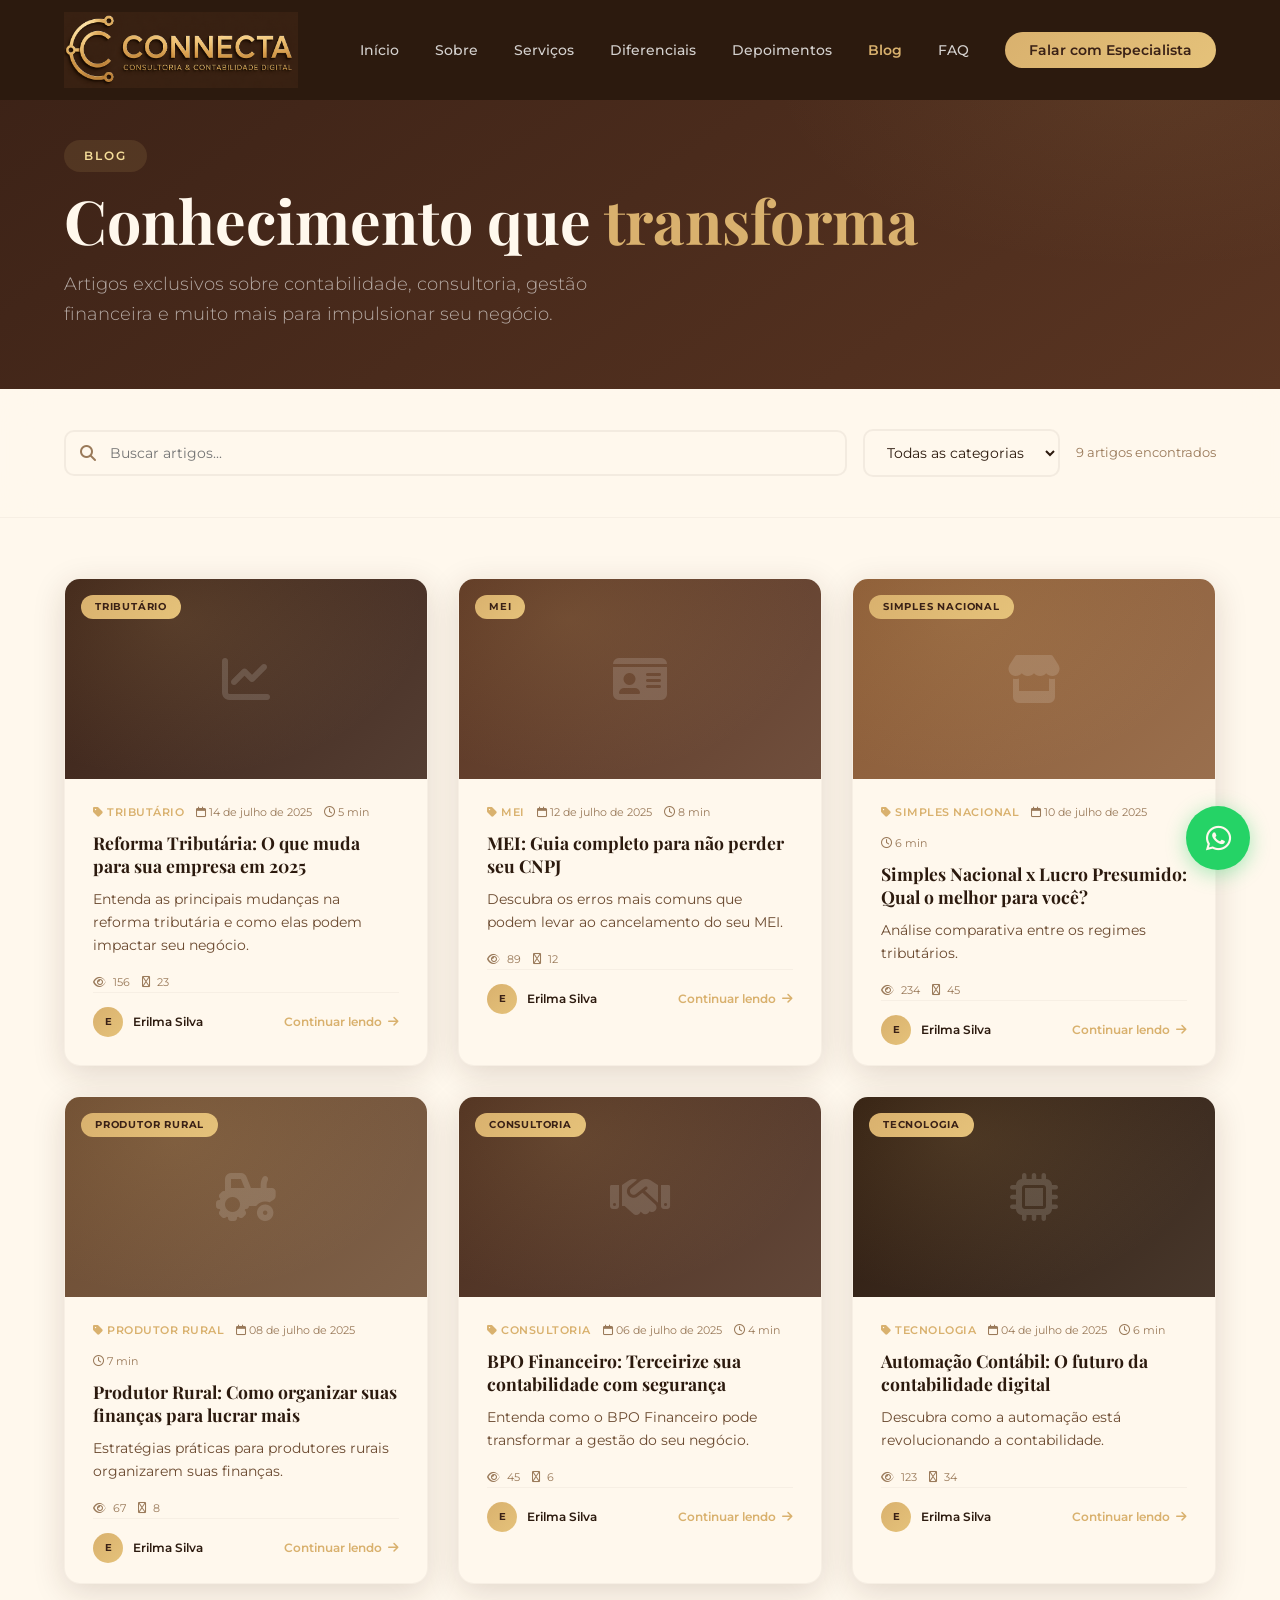
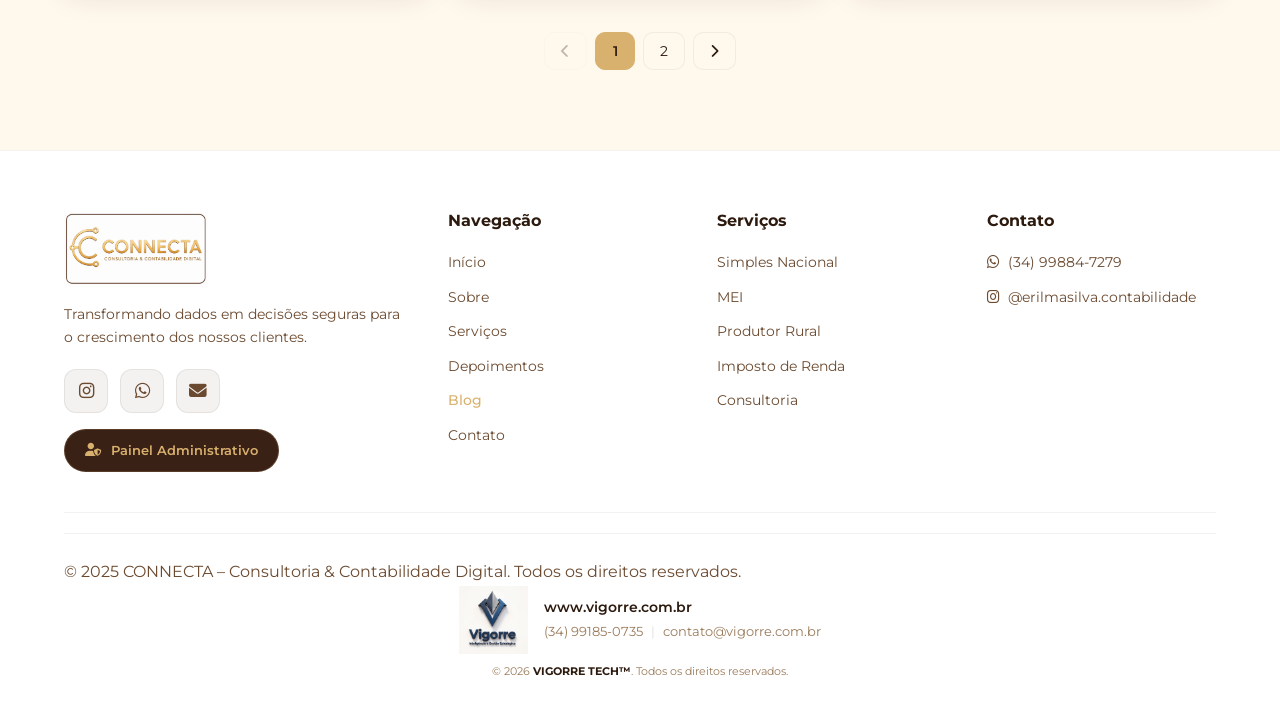
==== commit 4e64aab1: "Update blog.html" ====
--- a/blog.html
+++ b/blog.html
@@ -226,54 +226,194 @@
         .empty-state h3 { color: var(--text-dark); margin-bottom: 8px; }
 
         /* ============================================
-           FOOTER - IGUAL AO SITE PRINCIPAL
+           FOOTER - IGUAL AO SITE PRINCIPAL (BRANCO)
            ============================================ */
-        .footer { background: #2C1A0E; padding: 60px 0 0; color: rgba(255,255,255,0.7); }
+        .footer {
+            background: #FFFFFF;
+            padding: 60px 0 0;
+            color: var(--text-dark);
+            border-top: 1px solid rgba(58, 33, 22, 0.06);
+        }
+
         .footer-grid {
             display: grid;
             grid-template-columns: 1.5fr 1fr 1fr 1fr;
             gap: 40px;
             padding-bottom: 40px;
-            border-bottom: 1px solid rgba(217,177,110,0.1);
-        }
+            border-bottom: 1px solid rgba(58, 33, 22, 0.06);
+        }
+
         .footer-logo {
             display: flex;
             align-items: center;
             margin-bottom: 16px;
         }
-        .footer-logo .logo-icon { height: 2cm; width: auto; display: flex; align-items: center; justify-content: center; overflow: hidden; }
-        .footer-logo .logo-icon img { height: 100%; width: auto; object-fit: contain; }
-        .footer-brand p { font-size: 0.9rem; margin-bottom: 20px; line-height: 1.6; }
-        .footer-social { display: flex; gap: 12px; }
+
+        .footer-logo .logo-icon {
+            height: 2cm;
+            width: auto;
+            display: flex;
+            align-items: center;
+            justify-content: center;
+            overflow: hidden;
+        }
+
+        .footer-logo .logo-icon img {
+            height: 100%;
+            width: auto;
+            object-fit: contain;
+        }
+
+        .footer-brand p {
+            font-size: 0.9rem;
+            margin-bottom: 20px;
+            line-height: 1.6;
+            color: var(--text-medium);
+        }
+
+        .footer-social {
+            display: flex;
+            gap: 12px;
+        }
+
         .footer-social a {
-            width: 44px; height: 44px; border-radius: 12px; background: rgba(255,255,255,0.06);
-            display: flex; align-items: center; justify-content: center; color: rgba(255,255,255,0.6);
-            font-size: 1.1rem; transition: var(--transition); border: 1px solid rgba(217,177,110,0.1);
-        }
-        .footer-social a:hover { background: var(--gold); color: var(--bg-dark); transform: translateY(-3px); border-color: var(--gold); }
-        .footer-links h4 { color: var(--white); font-size: 1rem; margin-bottom: 20px; }
-        .footer-links li { margin-bottom: 10px; font-size: 0.9rem; display: flex; align-items: center; gap: 8px; }
-        .footer-links a { color: rgba(255,255,255,0.6); transition: var(--transition); }
-        .footer-links a:hover { color: var(--gold); padding-left: 4px; }
-        .footer-links .blog-link { color: var(--gold); font-weight: 500; }
-        .footer-links .blog-link:hover { color: var(--gold-light); padding-left: 4px; }
-        .footer-bottom { padding: 24px 0; text-align: center; font-size: 0.8rem; border-top: 1px solid rgba(217,177,110,0.05); margin-top: 20px; }
+            width: 44px;
+            height: 44px;
+            border-radius: 12px;
+            background: rgba(58, 33, 22, 0.06);
+            display: flex;
+            align-items: center;
+            justify-content: center;
+            color: var(--text-medium);
+            font-size: 1.1rem;
+            transition: var(--transition);
+            border: 1px solid rgba(58, 33, 22, 0.08);
+        }
+
+        .footer-social a:hover {
+            background: var(--gold);
+            color: var(--bg-dark);
+            transform: translateY(-3px);
+            border-color: var(--gold);
+        }
+
+        .footer-links h4 {
+            color: var(--text-dark);
+            font-size: 1rem;
+            margin-bottom: 20px;
+        }
+
+        .footer-links li {
+            margin-bottom: 10px;
+            font-size: 0.9rem;
+            display: flex;
+            align-items: center;
+            gap: 8px;
+            color: var(--text-medium);
+        }
+
+        .footer-links a {
+            color: var(--text-medium);
+            transition: var(--transition);
+        }
+
+        .footer-links a:hover {
+            color: var(--gold);
+            padding-left: 4px;
+        }
+
+        .footer-links .blog-link {
+            color: var(--gold);
+            font-weight: 500;
+        }
+
+        .footer-links .blog-link:hover {
+            color: var(--gold-light);
+            padding-left: 4px;
+        }
+
+        .footer-bottom {
+            padding: 24px 0;
+            border-top: 1px solid rgba(58, 33, 22, 0.06);
+            margin-top: 20px;
+            color: var(--text-medium);
+        }
+
         .footer-bottom .vigorre-brand {
-            display: flex; align-items: center; justify-content: center; gap: 16px; flex-wrap: wrap;
-            font-size: 0.85rem; color: rgba(255,255,255,0.5); margin-top: 12px;
-        }
-        .footer-bottom .vigorre-brand .logo-vigorre { height: 1.8cm; width: auto; display: inline-block; flex-shrink: 0; }
-        .footer-bottom .vigorre-brand .logo-vigorre img { height: 100%; width: auto; object-fit: contain; }
-        .footer-bottom .vigorre-brand .brand-text { display: flex; flex-direction: column; align-items: flex-start; gap: 2px; }
-        .footer-bottom .vigorre-brand .brand-text .site { font-weight: 600; color: rgba(255,255,255,0.8); }
-        .footer-bottom .vigorre-brand .brand-text .site a { color: rgba(255,255,255,0.8); transition: var(--transition); }
-        .footer-bottom .vigorre-brand .brand-text .site a:hover { color: var(--gold); }
-        .footer-bottom .vigorre-brand .brand-text .contacts { display: flex; gap: 8px; font-size: 0.8rem; color: rgba(255,255,255,0.4); flex-wrap: wrap; }
-        .footer-bottom .vigorre-brand .brand-text .contacts a { color: rgba(255,255,255,0.4); transition: var(--transition); }
-        .footer-bottom .vigorre-brand .brand-text .contacts a:hover { color: var(--gold); }
-        .footer-bottom .vigorre-brand .brand-text .contacts .sep { color: rgba(255,255,255,0.1); }
-        .footer-bottom .copyright-2026 { text-align: center; font-size: 0.7rem; color: rgba(255,255,255,0.2); margin-top: 8px; }
-        .footer-bottom .copyright-2026 strong { color: rgba(255,255,255,0.5); }
+            display: flex;
+            align-items: center;
+            justify-content: center;
+            gap: 16px;
+            flex-wrap: wrap;
+            font-size: 0.85rem;
+            color: var(--text-medium);
+        }
+
+        .footer-bottom .vigorre-brand .logo-vigorre {
+            height: 1.8cm;
+            width: auto;
+            display: inline-block;
+            flex-shrink: 0;
+        }
+
+        .footer-bottom .vigorre-brand .logo-vigorre img {
+            height: 100%;
+            width: auto;
+            object-fit: contain;
+        }
+
+        .footer-bottom .vigorre-brand .brand-text {
+            display: flex;
+            flex-direction: column;
+            align-items: flex-start;
+            gap: 2px;
+        }
+
+        .footer-bottom .vigorre-brand .brand-text .site {
+            font-weight: 600;
+            color: var(--text-dark);
+        }
+
+        .footer-bottom .vigorre-brand .brand-text .site a {
+            color: var(--text-dark);
+            transition: var(--transition);
+        }
+
+        .footer-bottom .vigorre-brand .brand-text .site a:hover {
+            color: var(--gold);
+        }
+
+        .footer-bottom .vigorre-brand .brand-text .contacts {
+            display: flex;
+            gap: 8px;
+            font-size: 0.8rem;
+            color: var(--text-light);
+            flex-wrap: wrap;
+        }
+
+        .footer-bottom .vigorre-brand .brand-text .contacts a {
+            color: var(--text-light);
+            transition: var(--transition);
+        }
+
+        .footer-bottom .vigorre-brand .brand-text .contacts a:hover {
+            color: var(--gold);
+        }
+
+        .footer-bottom .vigorre-brand .brand-text .contacts .sep {
+            color: rgba(58, 33, 22, 0.15);
+        }
+
+        .footer-bottom .copyright-2026 {
+            text-align: center;
+            font-size: 0.7rem;
+            color: var(--text-light);
+            margin-top: 8px;
+        }
+
+        .footer-bottom .copyright-2026 strong {
+            color: var(--text-dark);
+        }
 
         /* ============================================
            WHATSAPP FLOAT
@@ -326,7 +466,7 @@
 <body>
 
     <!-- ==========================================
-    NAVBAR - IGUAL AO SITE PRINCIPAL
+    NAVBAR
     ========================================== -->
     <nav class="navbar" id="navbar">
         <div class="nav-container">
@@ -404,7 +544,7 @@
     </section>
 
     <!-- ==========================================
-    FOOTER - IGUAL AO SITE PRINCIPAL
+    FOOTER - BRANCO IGUAL AO SITE PRINCIPAL
     ========================================== -->
     <footer class="footer">
         <div class="container">
@@ -427,6 +567,7 @@
                         </a>
                     </div>
                 </div>
+
                 <div class="footer-links">
                     <h4>Navegação</h4>
                     <ul>
@@ -438,6 +579,7 @@
                         <li><a href="/#contato">Contato</a></li>
                     </ul>
                 </div>
+
                 <div class="footer-links">
                     <h4>Serviços</h4>
                     <ul>
@@ -448,6 +590,7 @@
                         <li><a href="/#servicos">Consultoria</a></li>
                     </ul>
                 </div>
+
                 <div class="footer-links">
                     <h4>Contato</h4>
                     <ul>
@@ -456,6 +599,7 @@
                     </ul>
                 </div>
             </div>
+
             <div class="footer-bottom">
                 <p>&copy; 2025 CONNECTA – Consultoria & Contabilidade Digital. Todos os direitos reservados.</p>
                 <div class="vigorre-brand">
@@ -498,7 +642,7 @@
     ========================================== -->
     <script>
         // ============================================
-        // ARTIGOS - MESMOS DO SITE PRINCIPAL
+        // ARTIGOS
         // ============================================
         const ARTIGOS = [
             { id: 1, titulo: "Reforma Tributária: O que muda para sua empresa em 2025", resumo: "Entenda as principais mudanças na reforma tributária e como elas podem impactar seu negócio.", categoria: "Tributário", autor: "Erilma Silva", data: "14 de julho de 2025", tempoLeitura: "5 min", icone: "fa-chart-line", cor: "#3A2116", carrossel: true, slug: "reforma-tributaria-2025", visualizacoes: 156, compartilhamentos: 23 },
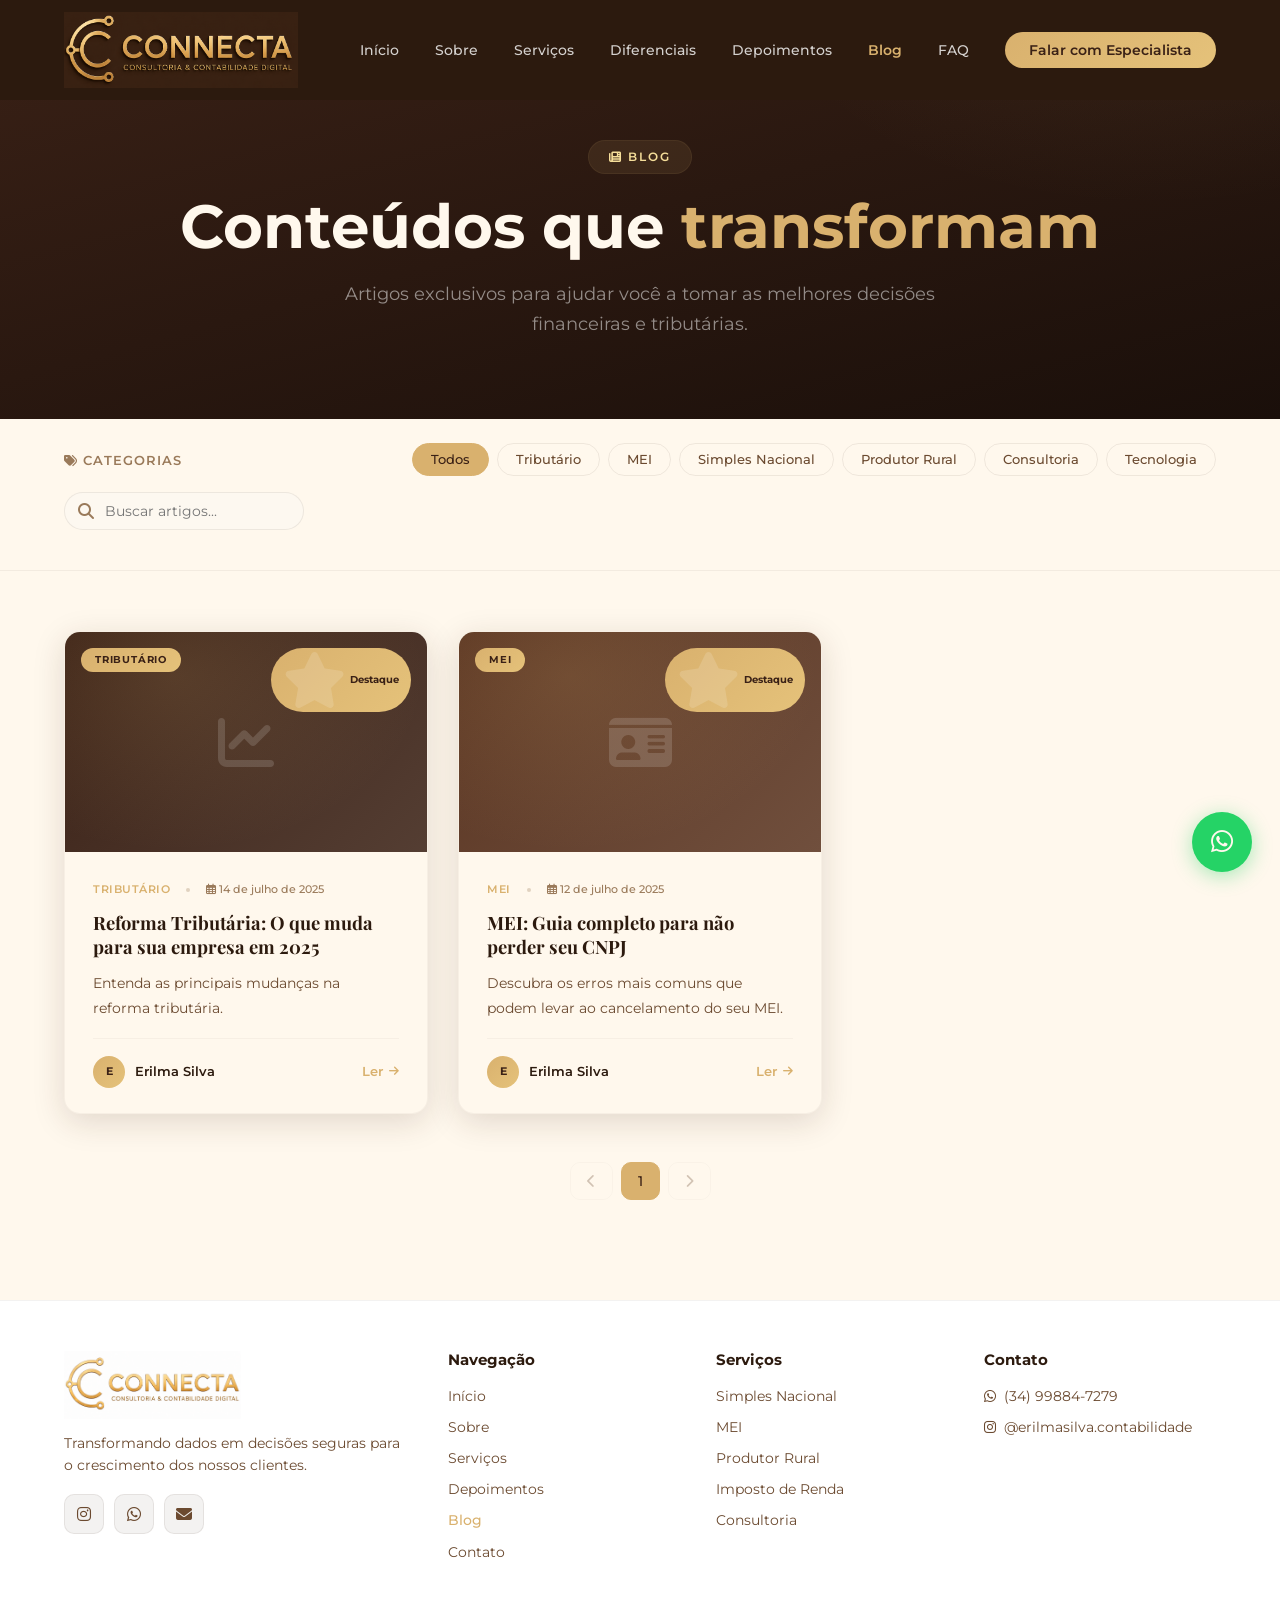
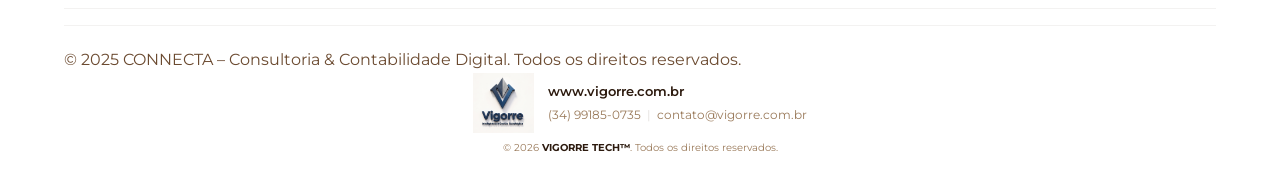
==== commit 5f423570: "Update blog.html" ====
--- a/blog.html
+++ b/blog.html
@@ -3,17 +3,19 @@
 <head>
     <meta charset="UTF-8">
     <meta name="viewport" content="width=device-width, initial-scale=1.0">
-    <title>Blog | CONNECTA – Consultoria & Contabilidade Digital</title>
+    <title>Blog | CONNECTA Contabilidade</title>
     <link rel="preconnect" href="https://fonts.googleapis.com">
     <link rel="preconnect" href="https://fonts.gstatic.com" crossorigin>
     <link href="https://fonts.googleapis.com/css2?family=Montserrat:wght@300;400;500;600;700;800;900&family=Playfair+Display:wght@400;600;700;900&display=swap" rel="stylesheet">
     <link rel="stylesheet" href="https://cdnjs.cloudflare.com/ajax/libs/font-awesome/6.5.0/css/all.min.css">
     <style>
+        /* ============================================
+           ROOT VARIABLES
+           ============================================ */
         :root {
             --bg-dark: #3A2116;
             --bg-medium: #5A3522;
             --bg-light: #8A5A35;
-            --bg-header-footer: #2C1A0E;
             --gold: #D9B16E;
             --gold-light: #E5C27A;
             --gold-bright: #F5DE9A;
@@ -22,14 +24,14 @@
             --text-dark: #2C1A0E;
             --text-medium: #6B4A30;
             --text-light: #9A7A5A;
-            --shadow: 0 8px 32px rgba(58, 33, 22, 0.15);
-            --shadow-lg: 0 20px 60px rgba(58, 33, 22, 0.25);
-            --shadow-xl: 0 30px 80px rgba(58, 33, 22, 0.35);
+            --shadow: 0 8px 32px rgba(58,33,22,0.15);
+            --shadow-lg: 0 20px 60px rgba(58,33,22,0.25);
+            --shadow-xl: 0 30px 80px rgba(58,33,22,0.35);
             --radius: 16px;
             --radius-sm: 10px;
             --radius-full: 50px;
-            --transition: all 0.6s cubic-bezier(0.25, 0.46, 0.45, 0.94);
-            --transition-smooth: all 0.8s cubic-bezier(0.22, 1, 0.36, 1);
+            --transition: all 0.6s cubic-bezier(0.25,0.46,0.45,0.94);
+            --transition-smooth: all 0.8s cubic-bezier(0.22,1,0.36,1);
             --font-main: 'Montserrat', sans-serif;
             --font-display: 'Playfair Display', serif;
         }
@@ -40,19 +42,21 @@
         a { text-decoration: none; color: inherit; transition: var(--transition); }
         ul { list-style: none; }
         img { max-width: 100%; display: block; height: auto; }
+
         .container { max-width: 1200px; margin: 0 auto; padding: 0 24px; }
-
         h1, h2, h3, h4 { line-height: 1.2; font-weight: 700; }
-        h1 { font-size: clamp(2.2rem, 5vw, 3.8rem); }
-        h2 { font-size: clamp(1.8rem, 4vw, 2.8rem); }
-        h3 { font-size: clamp(1.2rem, 2.5vw, 1.5rem); }
+        h1 { font-size: clamp(2.2rem,5vw,3.8rem); }
+        h2 { font-size: clamp(1.8rem,4vw,2.8rem); }
+        h3 { font-size: clamp(1.2rem,2.5vw,1.5rem); }
 
         .gradient-text { background: linear-gradient(135deg, var(--gold-light), var(--gold-bright), var(--gold-highlight)); -webkit-background-clip: text; -webkit-text-fill-color: transparent; background-clip: text; }
+        .gradient-text-light { background: linear-gradient(135deg, var(--gold-bright), var(--gold-highlight)); -webkit-background-clip: text; -webkit-text-fill-color: transparent; background-clip: text; }
 
         .section-header { text-align: center; margin-bottom: 48px; }
         .section-tag { display: inline-block; background: linear-gradient(135deg, rgba(217,177,110,0.12), rgba(245,222,154,0.12)); color: var(--gold); padding: 6px 20px; border-radius: var(--radius-full); font-size: 0.75rem; font-weight: 600; letter-spacing: 2px; text-transform: uppercase; margin-bottom: 12px; backdrop-filter: blur(10px); }
         .section-desc { font-size: 1.1rem; color: var(--text-medium); max-width: 640px; margin: 12px auto 0; }
 
+        /* ===== BOTÕES ===== */
         .btn { display: inline-flex; align-items: center; gap: 10px; padding: 16px 36px; border-radius: var(--radius-full); font-family: var(--font-main); font-weight: 600; font-size: 0.95rem; border: none; cursor: pointer; transition: var(--transition); text-align: center; justify-content: center; min-height: 56px; position: relative; overflow: hidden; }
         .btn-primary { background: linear-gradient(135deg, var(--gold), var(--gold-light)); color: var(--bg-dark); box-shadow: 0 4px 24px rgba(217,177,110,0.35); }
         .btn-primary:hover { transform: translateY(-3px) scale(1.02); box-shadow: 0 8px 40px rgba(217,177,110,0.5); }
@@ -64,9 +68,7 @@
         .btn-painel:hover { background: var(--bg-medium); color: var(--gold-light); transform: translateY(-2px); box-shadow: 0 4px 20px rgba(58,33,22,0.3); }
         @keyframes glow-pulse { 0%,100% { box-shadow: 0 4px 24px rgba(217,177,110,0.35); } 50% { box-shadow: 0 4px 48px rgba(217,177,110,0.6); } }
 
-        /* ============================================
-           NAVBAR - IGUAL AO SITE PRINCIPAL
-           ============================================ */
+        /* ===== NAVBAR ===== */
         .navbar { position: fixed; top: 0; left: 0; width: 100%; z-index: 1000; padding: 12px 0; transition: var(--transition); background: #2C1A0E; }
         .navbar.scrolled { background: #2C1A0E; box-shadow: 0 2px 40px rgba(0,0,0,0.3); padding: 8px 0; }
         .navbar.scrolled .nav-link { color: rgba(255,255,255,0.8); }
@@ -78,8 +80,6 @@
         .nav-link { font-size: 0.85rem; font-weight: 500; color: rgba(255,255,255,0.8); transition: var(--transition); position: relative; }
         .nav-link::after { content: ''; position: absolute; bottom: -4px; left: 0; width: 0; height: 2px; background: var(--gold); transition: var(--transition); }
         .nav-link:hover::after { width: 100%; }
-        .nav-link.active { color: var(--gold); }
-        .nav-link.active::after { width: 100%; }
         .nav-link-blog { color: var(--gold) !important; font-weight: 600; }
         .nav-link-blog::after { background: var(--gold) !important; }
         .nav-cta { background: linear-gradient(135deg, var(--gold), var(--gold-light)); color: var(--bg-dark) !important; padding: 10px 24px; border-radius: var(--radius-full); font-weight: 600; }
@@ -90,488 +90,539 @@
         .hamburger.active span:nth-child(1) { transform: rotate(45deg) translate(5px,6px); }
         .hamburger.active span:nth-child(2) { opacity: 0; }
         .hamburger.active span:nth-child(3) { transform: rotate(-45deg) translate(5px,-6px); }
-
-        @media(max-width:768px) {
-            .logo-icon { height: 1.6cm; }
-            .nav-menu { position: fixed; top: 0; right: -100%; width: 80%; max-width: 340px; height: 100vh; background: #2C1A0E; flex-direction: column; justify-content: center; align-items: center; gap: 24px; transition: var(--transition); box-shadow: -10px 0 40px rgba(0,0,0,0.5); }
-            .nav-menu.active { right: 0; }
-            .nav-menu .nav-link { color: rgba(255,255,255,0.9) !important; font-size: 1.1rem; }
-            .hamburger { display: flex; }
-        }
+        @media(max-width:768px) { .logo-icon { height: 1.6cm; } .nav-menu { position: fixed; top: 0; right: -100%; width: 80%; max-width: 340px; height: 100vh; background: #2C1A0E; flex-direction: column; justify-content: center; align-items: center; gap: 24px; transition: var(--transition); box-shadow: -10px 0 40px rgba(0,0,0,0.5); } .nav-menu.active { right: 0; } .nav-menu .nav-link { color: rgba(255,255,255,0.9) !important; font-size: 1.1rem; } .hamburger { display: flex; } }
         @media(max-width:480px) { .logo-icon { height: 1.4cm; } }
 
-        /* ============================================
-           HERO DO BLOG
-           ============================================ */
+        /* ===== HERO DO BLOG ===== */
         .blog-hero {
-            padding: 140px 0 60px;
-            background: linear-gradient(145deg, var(--bg-dark), var(--bg-medium));
-            color: var(--white);
+            padding: 140px 0 80px;
+            background: linear-gradient(165deg, var(--bg-dark) 0%, #1a0f0a 100%);
             position: relative;
             overflow: hidden;
+            text-align: center;
         }
         .blog-hero::before {
             content: '';
             position: absolute;
-            top: -30%;
+            top: -50%;
             right: -20%;
             width: 60%;
             height: 100%;
-            background: radial-gradient(ellipse, rgba(217,177,110,0.08), transparent 70%);
-        }
-        .blog-hero .container { position: relative; z-index: 2; }
-        .blog-hero .blog-tag {
+            background: radial-gradient(ellipse, rgba(217,177,110,0.06), transparent 70%);
+            pointer-events: none;
+        }
+        .blog-hero h1 { color: var(--white); margin-bottom: 16px; }
+        .blog-hero h1 span { color: var(--gold); }
+        .blog-hero p { color: rgba(255,255,255,0.5); font-size: 1.1rem; max-width: 600px; margin: 0 auto; }
+        .blog-hero .hero-badge {
             display: inline-block;
-            background: rgba(217,177,110,0.12);
+            background: rgba(217,177,110,0.10);
             color: var(--gold-bright);
+            border: 1px solid rgba(217,177,110,0.08);
             padding: 6px 20px;
             border-radius: var(--radius-full);
             font-size: 0.75rem;
             font-weight: 600;
             letter-spacing: 2px;
             text-transform: uppercase;
-            margin-bottom: 12px;
-        }
-        .blog-hero h1 { font-family: var(--font-display); font-size: clamp(2.5rem,5vw,3.8rem); margin-bottom: 12px; }
-        .blog-hero p { color: rgba(255,255,255,0.6); font-size: 1.1rem; max-width: 540px; font-weight: 300; }
-
-        /* ============================================
-           FILTROS
-           ============================================ */
+            margin-bottom: 16px;
+        }
+
+        /* ===== FILTROS ===== */
         .blog-filters {
-            padding: 40px 0;
+            padding: 24px 0 40px;
             background: var(--white);
-            border-bottom: 1px solid rgba(58,33,22,0.04);
-            position: sticky;
-            top: 80px;
-            z-index: 99;
-            backdrop-filter: blur(20px);
-            background: rgba(255,248,237,0.9);
-        }
-        .blog-filters .filter-container { display: flex; align-items: center; gap: 16px; flex-wrap: wrap; }
-        .blog-filters .filter-container .search-box { flex: 1; min-width: 200px; position: relative; }
+            border-bottom: 1px solid rgba(58,33,22,0.06);
+        }
+        .blog-filters .filter-container {
+            display: flex;
+            align-items: center;
+            justify-content: space-between;
+            flex-wrap: wrap;
+            gap: 16px;
+        }
+        .blog-filters .filter-container .filter-label {
+            font-size: 0.8rem;
+            font-weight: 600;
+            color: var(--text-light);
+            text-transform: uppercase;
+            letter-spacing: 1px;
+        }
+        .blog-filters .filter-container .filter-group {
+            display: flex;
+            gap: 8px;
+            flex-wrap: wrap;
+        }
+        .blog-filters .filter-container .filter-group .filter-btn {
+            padding: 8px 18px;
+            border: 1px solid rgba(58,33,22,0.08);
+            border-radius: var(--radius-full);
+            background: transparent;
+            font-family: var(--font-main);
+            font-size: 0.8rem;
+            font-weight: 500;
+            color: var(--text-medium);
+            cursor: pointer;
+            transition: var(--transition);
+        }
+        .blog-filters .filter-container .filter-group .filter-btn:hover {
+            border-color: var(--gold);
+            color: var(--text-dark);
+        }
+        .blog-filters .filter-container .filter-group .filter-btn.active {
+            background: var(--gold);
+            color: var(--bg-dark);
+            border-color: var(--gold);
+        }
+        .blog-filters .filter-container .search-box {
+            position: relative;
+        }
         .blog-filters .filter-container .search-box input {
-            width: 100%; padding: 12px 18px 12px 44px; border: 2px solid rgba(58,33,22,0.06); border-radius: var(--radius-sm);
-            font-family: var(--font-main); font-size: 0.9rem; background: var(--white); transition: var(--transition); color: var(--text-dark);
-        }
-        .blog-filters .filter-container .search-box input:focus { outline: none; border-color: var(--gold); box-shadow: 0 0 0 4px rgba(217,177,110,0.08); }
-        .blog-filters .filter-container .search-box i { position: absolute; left: 16px; top: 50%; transform: translateY(-50%); color: var(--text-light); }
-        .blog-filters .filter-container select {
-            padding: 12px 18px; border: 2px solid rgba(58,33,22,0.06); border-radius: var(--radius-sm);
-            font-family: var(--font-main); font-size: 0.9rem; background: var(--white); color: var(--text-dark);
-            cursor: pointer; transition: var(--transition); min-width: 150px;
-        }
-        .blog-filters .filter-container select:focus { outline: none; border-color: var(--gold); }
-        .blog-filters .filter-container .filter-results { font-size: 0.8rem; color: var(--text-light); margin-left: auto; }
-
-        /* ============================================
-           GRID DE ARTIGOS
-           ============================================ */
-        .blog-grid-section { padding: 60px 0 80px; }
-        .blog-grid { display: grid; grid-template-columns: repeat(3, 1fr); gap: 30px; }
+            padding: 10px 16px 10px 40px;
+            border: 1px solid rgba(58,33,22,0.08);
+            border-radius: var(--radius-full);
+            font-family: var(--font-main);
+            font-size: 0.85rem;
+            color: var(--text-dark);
+            background: #FDF8F0;
+            transition: var(--transition);
+            width: 240px;
+        }
+        .blog-filters .filter-container .search-box input:focus {
+            outline: none;
+            border-color: var(--gold);
+            box-shadow: 0 0 0 4px rgba(217,177,110,0.08);
+        }
+        .blog-filters .filter-container .search-box i {
+            position: absolute;
+            left: 14px;
+            top: 50%;
+            transform: translateY(-50%);
+            color: var(--text-light);
+        }
+
+        /* ===== BLOG GRID ===== */
+        .blog-section {
+            padding: 60px 0 100px;
+            background: var(--white);
+        }
+        .blog-grid {
+            display: grid;
+            grid-template-columns: repeat(3, 1fr);
+            gap: 30px;
+        }
         .blog-card {
             background: var(--white);
+            border: 1px solid rgba(58,33,22,0.04);
             border-radius: var(--radius);
-            border: 1px solid rgba(58,33,22,0.04);
             overflow: hidden;
             transition: var(--transition-smooth);
             box-shadow: var(--shadow);
-        }
-        .blog-card:hover { transform: translateY(-8px); box-shadow: var(--shadow-xl); }
+            cursor: pointer;
+        }
+        .blog-card:hover {
+            transform: translateY(-12px);
+            box-shadow: var(--shadow-xl);
+            border-color: rgba(217,177,110,0.15);
+        }
         .blog-card .card-image {
-            width: 100%; height: 200px; display: flex; align-items: center; justify-content: center; position: relative; overflow: hidden;
-        }
-        .blog-card .card-image .card-glow { position: absolute; inset: 0; background: radial-gradient(ellipse at 30% 20%, rgba(217,177,110,0.15), transparent 70%); }
-        .blog-card .card-image .card-icon { font-size: 3rem; color: rgba(255,255,255,0.15); z-index: 1; }
+            width: 100%;
+            height: 220px;
+            position: relative;
+            overflow: hidden;
+            display: flex;
+            align-items: center;
+            justify-content: center;
+        }
+        .blog-card .card-image .card-glow {
+            position: absolute;
+            inset: 0;
+            background: radial-gradient(ellipse at 30% 20%, rgba(217,177,110,0.15), transparent 70%);
+            pointer-events: none;
+        }
+        .blog-card .card-image i {
+            font-size: 3.5rem;
+            color: rgba(255,255,255,0.15);
+            z-index: 1;
+        }
         .blog-card .card-image .card-badge {
-            position: absolute; top: 16px; left: 16px; background: rgba(0,0,0,0.4); backdrop-filter: blur(10px);
-            color: var(--white); font-size: 0.6rem; font-weight: 700; padding: 4px 14px; border-radius: var(--radius-full);
-            text-transform: uppercase; letter-spacing: 0.8px; z-index: 2;
-        }
-        .blog-card .card-image .card-badge.gold { background: linear-gradient(135deg, var(--gold), var(--gold-light)); color: var(--bg-dark); }
-        .blog-card .card-content { padding: 24px 28px 20px; }
+            position: absolute;
+            top: 16px;
+            left: 16px;
+            background: rgba(0,0,0,0.5);
+            backdrop-filter: blur(10px);
+            color: var(--white);
+            font-size: 0.6rem;
+            font-weight: 700;
+            padding: 4px 14px;
+            border-radius: var(--radius-full);
+            text-transform: uppercase;
+            letter-spacing: 0.8px;
+            z-index: 2;
+        }
+        .blog-card .card-image .card-badge.gold {
+            background: linear-gradient(135deg, var(--gold), var(--gold-light));
+            color: var(--bg-dark);
+        }
+        .blog-card .card-image .card-destaque {
+            position: absolute;
+            top: 16px;
+            right: 16px;
+            background: linear-gradient(135deg, var(--gold), var(--gold-light));
+            color: var(--bg-dark);
+            font-size: 0.6rem;
+            font-weight: 700;
+            padding: 4px 12px;
+            border-radius: var(--radius-full);
+            z-index: 2;
+            display: flex;
+            align-items: center;
+            gap: 4px;
+        }
+        .blog-card .card-content {
+            padding: 28px 28px 24px;
+        }
         .blog-card .card-meta {
-            display: flex; align-items: center; gap: 12px; font-size: 0.7rem; color: var(--text-light); margin-bottom: 10px; flex-wrap: wrap;
-        }
-        .blog-card .card-meta .category { color: var(--gold); font-weight: 600; text-transform: uppercase; letter-spacing: 0.5px; }
-        .blog-card .card-title { font-size: 1.1rem; font-weight: 700; color: var(--text-dark); margin-bottom: 10px; line-height: 1.3; font-family: var(--font-display); }
+            display: flex;
+            align-items: center;
+            gap: 16px;
+            font-size: 0.7rem;
+            color: var(--text-light);
+            margin-bottom: 12px;
+            font-weight: 500;
+        }
+        .blog-card .card-meta .category {
+            color: var(--gold);
+            font-weight: 600;
+            text-transform: uppercase;
+            letter-spacing: 0.5px;
+        }
+        .blog-card .card-meta .dot-sep {
+            width: 4px;
+            height: 4px;
+            border-radius: 50%;
+            background: var(--text-light);
+            opacity: 0.3;
+        }
+        .blog-card .card-title {
+            font-size: 1.15rem;
+            font-weight: 700;
+            color: var(--text-dark);
+            margin-bottom: 12px;
+            line-height: 1.3;
+            font-family: var(--font-display);
+        }
         .blog-card .card-excerpt {
-            font-size: 0.9rem; color: var(--text-medium); line-height: 1.6;
-            display: -webkit-box; -webkit-line-clamp: 3; -webkit-box-orient: vertical; overflow: hidden; margin-bottom: 16px;
-        }
-        .blog-card .card-footer { display: flex; align-items: center; justify-content: space-between; padding-top: 14px; border-top: 1px solid rgba(58,33,22,0.04); }
-        .blog-card .card-author { display: flex; align-items: center; gap: 10px; }
+            font-size: 0.9rem;
+            color: var(--text-medium);
+            line-height: 1.7;
+            display: -webkit-box;
+            -webkit-line-clamp: 3;
+            -webkit-box-orient: vertical;
+            overflow: hidden;
+            margin-bottom: 18px;
+        }
+        .blog-card .card-footer {
+            display: flex;
+            align-items: center;
+            justify-content: space-between;
+            padding-top: 16px;
+            border-top: 1px solid rgba(58,33,22,0.04);
+        }
+        .blog-card .card-author {
+            display: flex;
+            align-items: center;
+            gap: 10px;
+        }
         .blog-card .card-author .avatar {
-            width: 30px; height: 30px; border-radius: 50%; background: linear-gradient(135deg, var(--gold), var(--gold-light));
-            display: flex; align-items: center; justify-content: center; font-size: 0.65rem; font-weight: 700; color: var(--bg-dark);
-        }
-        .blog-card .card-author .name { font-size: 0.75rem; font-weight: 600; color: var(--text-dark); }
-        .blog-card .card-readmore { color: var(--gold); font-size: 0.75rem; font-weight: 600; text-decoration: none; transition: var(--transition); display: inline-flex; align-items: center; gap: 6px; }
-        .blog-card .card-readmore:hover { gap: 12px; color: var(--gold-light); }
-        .blog-card .card-stats { display: flex; align-items: center; gap: 12px; font-size: 0.7rem; color: var(--text-light); margin-top: 8px; }
-        .blog-card .card-stats i { margin-right: 4px; }
-
-        .pagination { display: flex; align-items: center; justify-content: center; gap: 8px; margin-top: 48px; }
-        .pagination button {
-            padding: 10px 16px; border: 1px solid rgba(58,33,22,0.06); border-radius: var(--radius-sm);
-            background: var(--white); color: var(--text-dark); cursor: pointer; transition: var(--transition);
-            font-family: var(--font-main); font-size: 0.85rem; min-width: 40px;
-        }
-        .pagination button:hover { border-color: var(--gold); color: var(--gold); }
-        .pagination button.active { background: var(--gold); color: var(--bg-dark); border-color: var(--gold); font-weight: 600; }
-        .pagination button:disabled { opacity: 0.3; cursor: not-allowed; }
-
-        .empty-state { text-align: center; padding: 80px 20px; color: var(--text-light); grid-column: 1 / -1; }
-        .empty-state i { font-size: 3rem; color: var(--gold); opacity: 0.2; margin-bottom: 16px; }
-        .empty-state h3 { color: var(--text-dark); margin-bottom: 8px; }
-
-        /* ============================================
-           FOOTER - IGUAL AO SITE PRINCIPAL (BRANCO)
-           ============================================ */
+            width: 32px;
+            height: 32px;
+            border-radius: 50%;
+            background: linear-gradient(135deg, var(--gold), var(--gold-light));
+            display: flex;
+            align-items: center;
+            justify-content: center;
+            font-size: 0.7rem;
+            font-weight: 700;
+            color: var(--bg-dark);
+        }
+        .blog-card .card-author .name {
+            font-size: 0.8rem;
+            font-weight: 600;
+            color: var(--text-dark);
+        }
+        .blog-card .card-readmore {
+            color: var(--gold);
+            font-size: 0.8rem;
+            font-weight: 600;
+            text-decoration: none;
+            transition: var(--transition);
+            display: inline-flex;
+            align-items: center;
+            gap: 6px;
+            padding: 6px 0;
+        }
+        .blog-card .card-readmore:hover {
+            gap: 12px;
+            color: var(--gold-light);
+        }
+        .blog-card .card-readmore i {
+            transition: var(--transition);
+            font-size: 0.7rem;
+        }
+
+        /* ===== PAGINAÇÃO ===== */
+        .pagination {
+            display: flex;
+            align-items: center;
+            justify-content: center;
+            gap: 8px;
+            margin-top: 48px;
+        }
+        .pagination .page-btn {
+            padding: 10px 16px;
+            border: 1px solid rgba(58,33,22,0.08);
+            border-radius: var(--radius-sm);
+            background: transparent;
+            font-family: var(--font-main);
+            font-size: 0.85rem;
+            font-weight: 500;
+            color: var(--text-medium);
+            cursor: pointer;
+            transition: var(--transition);
+        }
+        .pagination .page-btn:hover {
+            border-color: var(--gold);
+            color: var(--text-dark);
+        }
+        .pagination .page-btn.active {
+            background: var(--gold);
+            color: var(--bg-dark);
+            border-color: var(--gold);
+        }
+        .pagination .page-btn:disabled {
+            opacity: 0.3;
+            cursor: not-allowed;
+        }
+
+        /* ===== LOADING ===== */
+        .loading-spinner {
+            display: flex;
+            flex-direction: column;
+            align-items: center;
+            justify-content: center;
+            padding: 80px 0;
+            color: var(--text-light);
+        }
+        .loading-spinner i {
+            font-size: 2.5rem;
+            color: var(--gold);
+            margin-bottom: 16px;
+            animation: spin 1s linear infinite;
+        }
+        @keyframes spin {
+            to { transform: rotate(360deg); }
+        }
+
+        /* ===== SEM RESULTADOS ===== */
+        .no-results {
+            grid-column: 1/-1;
+            text-align: center;
+            padding: 80px 20px;
+            color: var(--text-light);
+        }
+        .no-results i {
+            font-size: 3rem;
+            color: var(--gold);
+            opacity: 0.3;
+            margin-bottom: 16px;
+            display: block;
+        }
+        .no-results h3 {
+            color: var(--text-dark);
+            margin-bottom: 8px;
+        }
+
+        /* ===== FOOTER ===== */
         .footer {
             background: #FFFFFF;
-            padding: 60px 0 0;
+            padding: 50px 0 0;
             color: var(--text-dark);
-            border-top: 1px solid rgba(58, 33, 22, 0.06);
-        }
-
+            border-top: 1px solid rgba(58,33,22,0.06);
+        }
         .footer-grid {
             display: grid;
             grid-template-columns: 1.5fr 1fr 1fr 1fr;
-            gap: 40px;
-            padding-bottom: 40px;
-            border-bottom: 1px solid rgba(58, 33, 22, 0.06);
-        }
-
-        .footer-logo {
-            display: flex;
-            align-items: center;
-            margin-bottom: 16px;
-        }
-
-        .footer-logo .logo-icon {
-            height: 2cm;
-            width: auto;
-            display: flex;
-            align-items: center;
-            justify-content: center;
-            overflow: hidden;
-        }
-
-        .footer-logo .logo-icon img {
-            height: 100%;
-            width: auto;
-            object-fit: contain;
-        }
-
-        .footer-brand p {
-            font-size: 0.9rem;
-            margin-bottom: 20px;
-            line-height: 1.6;
-            color: var(--text-medium);
-        }
-
-        .footer-social {
-            display: flex;
-            gap: 12px;
-        }
-
-        .footer-social a {
-            width: 44px;
-            height: 44px;
-            border-radius: 12px;
-            background: rgba(58, 33, 22, 0.06);
-            display: flex;
-            align-items: center;
-            justify-content: center;
-            color: var(--text-medium);
-            font-size: 1.1rem;
-            transition: var(--transition);
-            border: 1px solid rgba(58, 33, 22, 0.08);
-        }
-
-        .footer-social a:hover {
-            background: var(--gold);
-            color: var(--bg-dark);
-            transform: translateY(-3px);
-            border-color: var(--gold);
-        }
-
-        .footer-links h4 {
-            color: var(--text-dark);
-            font-size: 1rem;
-            margin-bottom: 20px;
-        }
-
-        .footer-links li {
-            margin-bottom: 10px;
-            font-size: 0.9rem;
-            display: flex;
-            align-items: center;
-            gap: 8px;
-            color: var(--text-medium);
-        }
-
-        .footer-links a {
-            color: var(--text-medium);
-            transition: var(--transition);
-        }
-
-        .footer-links a:hover {
-            color: var(--gold);
-            padding-left: 4px;
-        }
-
-        .footer-links .blog-link {
-            color: var(--gold);
-            font-weight: 500;
-        }
-
-        .footer-links .blog-link:hover {
-            color: var(--gold-light);
-            padding-left: 4px;
-        }
-
-        .footer-bottom {
-            padding: 24px 0;
-            border-top: 1px solid rgba(58, 33, 22, 0.06);
-            margin-top: 20px;
-            color: var(--text-medium);
-        }
-
-        .footer-bottom .vigorre-brand {
-            display: flex;
-            align-items: center;
-            justify-content: center;
-            gap: 16px;
-            flex-wrap: wrap;
-            font-size: 0.85rem;
-            color: var(--text-medium);
-        }
-
-        .footer-bottom .vigorre-brand .logo-vigorre {
-            height: 1.8cm;
-            width: auto;
-            display: inline-block;
-            flex-shrink: 0;
-        }
-
-        .footer-bottom .vigorre-brand .logo-vigorre img {
-            height: 100%;
-            width: auto;
-            object-fit: contain;
-        }
-
-        .footer-bottom .vigorre-brand .brand-text {
-            display: flex;
-            flex-direction: column;
-            align-items: flex-start;
-            gap: 2px;
-        }
-
-        .footer-bottom .vigorre-brand .brand-text .site {
-            font-weight: 600;
-            color: var(--text-dark);
-        }
-
-        .footer-bottom .vigorre-brand .brand-text .site a {
-            color: var(--text-dark);
-            transition: var(--transition);
-        }
-
-        .footer-bottom .vigorre-brand .brand-text .site a:hover {
-            color: var(--gold);
-        }
-
-        .footer-bottom .vigorre-brand .brand-text .contacts {
-            display: flex;
-            gap: 8px;
-            font-size: 0.8rem;
-            color: var(--text-light);
-            flex-wrap: wrap;
-        }
-
-        .footer-bottom .vigorre-brand .brand-text .contacts a {
-            color: var(--text-light);
-            transition: var(--transition);
-        }
-
-        .footer-bottom .vigorre-brand .brand-text .contacts a:hover {
-            color: var(--gold);
-        }
-
-        .footer-bottom .vigorre-brand .brand-text .contacts .sep {
-            color: rgba(58, 33, 22, 0.15);
-        }
-
-        .footer-bottom .copyright-2026 {
-            text-align: center;
-            font-size: 0.7rem;
-            color: var(--text-light);
-            margin-top: 8px;
-        }
-
-        .footer-bottom .copyright-2026 strong {
-            color: var(--text-dark);
-        }
-
-        /* ============================================
-           WHATSAPP FLOAT
-           ============================================ */
-        .whatsapp-float { position: fixed; bottom: 30px; right: 30px; width: 64px; height: 64px; background: #25D366; border-radius: 50%; display: flex; align-items: center; justify-content: center; font-size: 1.8rem; color: var(--white); z-index: 999; box-shadow: 0 4px 20px rgba(37,211,102,0.4); transition: var(--transition); animation: whatsapp-bounce 3s ease-in-out infinite; }
+            gap: 36px;
+            padding-bottom: 36px;
+            border-bottom: 1px solid rgba(58,33,22,0.06);
+        }
+        .footer-logo { display: flex; align-items: center; margin-bottom: 14px; }
+        .footer-logo .logo-icon { height: 1.8cm; width: auto; display: flex; align-items: center; justify-content: center; overflow: hidden; }
+        .footer-logo .logo-icon img { height: 100%; width: auto; object-fit: contain; }
+        .footer-brand p { font-size: 0.85rem; margin-bottom: 18px; line-height: 1.6; color: var(--text-medium); }
+        .footer-social { display: flex; gap: 10px; }
+        .footer-social a { width: 40px; height: 40px; border-radius: 10px; background: rgba(58,33,22,0.06); display: flex; align-items: center; justify-content: center; color: var(--text-medium); font-size: 1rem; transition: var(--transition); border: 1px solid rgba(58,33,22,0.08); }
+        .footer-social a:hover { background: var(--gold); color: var(--bg-dark); transform: translateY(-3px); border-color: var(--gold); }
+        .footer-links h4 { color: var(--text-dark); font-size: 0.95rem; margin-bottom: 16px; }
+        .footer-links li { margin-bottom: 8px; font-size: 0.85rem; display: flex; align-items: center; gap: 8px; color: var(--text-medium); }
+        .footer-links a { color: var(--text-medium); transition: var(--transition); }
+        .footer-links a:hover { color: var(--gold); padding-left: 4px; }
+        .footer-links .blog-link { color: var(--gold); font-weight: 500; }
+        .footer-links .blog-link:hover { color: var(--gold-light); padding-left: 4px; }
+        .footer-bottom { padding: 20px 0; border-top: 1px solid rgba(58,33,22,0.06); margin-top: 16px; color: var(--text-medium); }
+        .footer-bottom .vigorre-brand { display: flex; align-items: center; justify-content: center; gap: 14px; flex-wrap: wrap; font-size: 0.8rem; color: var(--text-medium); }
+        .footer-bottom .vigorre-brand .logo-vigorre { height: 1.6cm; width: auto; display: inline-block; flex-shrink: 0; }
+        .footer-bottom .vigorre-brand .logo-vigorre img { height: 100%; width: auto; object-fit: contain; }
+        .footer-bottom .vigorre-brand .brand-text { display: flex; flex-direction: column; align-items: flex-start; gap: 2px; }
+        .footer-bottom .vigorre-brand .brand-text .site { font-weight: 600; color: var(--text-dark); }
+        .footer-bottom .vigorre-brand .brand-text .site a { color: var(--text-dark); transition: var(--transition); }
+        .footer-bottom .vigorre-brand .brand-text .site a:hover { color: var(--gold); }
+        .footer-bottom .vigorre-brand .brand-text .contacts { display: flex; gap: 6px; font-size: 0.75rem; color: var(--text-light); flex-wrap: wrap; }
+        .footer-bottom .vigorre-brand .brand-text .contacts a { color: var(--text-light); transition: var(--transition); }
+        .footer-bottom .vigorre-brand .brand-text .contacts a:hover { color: var(--gold); }
+        .footer-bottom .vigorre-brand .brand-text .contacts .sep { color: rgba(58,33,22,0.15); }
+        .footer-bottom .copyright-2026 { text-align: center; font-size: 0.65rem; color: var(--text-light); margin-top: 6px; }
+        .footer-bottom .copyright-2026 strong { color: var(--text-dark); }
+
+        /* ===== WHATSAPP FLOAT ===== */
+        .whatsapp-float { position: fixed; bottom: 28px; right: 28px; width: 60px; height: 60px; background: #25D366; border-radius: 50%; display: flex; align-items: center; justify-content: center; font-size: 1.6rem; color: var(--white); z-index: 999; box-shadow: 0 4px 20px rgba(37,211,102,0.4); transition: var(--transition); animation: whatsapp-bounce 3s ease-in-out infinite; }
         .whatsapp-float:hover { transform: scale(1.1); box-shadow: 0 6px 30px rgba(37,211,102,0.6); }
-        .whatsapp-tooltip { position: absolute; right: 74px; background: var(--white); color: var(--text-dark); padding: 8px 16px; border-radius: var(--radius-sm); font-size: 0.85rem; font-weight: 600; box-shadow: var(--shadow); white-space: nowrap; opacity: 0; transform: translateX(10px); transition: var(--transition); pointer-events: none; }
+        .whatsapp-tooltip { position: absolute; right: 70px; background: var(--white); color: var(--text-dark); padding: 6px 14px; border-radius: var(--radius-sm); font-size: 0.8rem; font-weight: 600; box-shadow: var(--shadow); white-space: nowrap; opacity: 0; transform: translateX(10px); transition: var(--transition); pointer-events: none; }
         .whatsapp-float:hover .whatsapp-tooltip { opacity: 1; transform: translateX(0); }
         @keyframes whatsapp-bounce { 0%,100% { transform: translateY(0); } 50% { transform: translateY(-6px); } }
 
-        /* ============================================
-           BACK TO TOP
-           ============================================ */
-        .back-to-top { position: fixed; bottom: 30px; left: 30px; width: 48px; height: 48px; border-radius: 50%; background: var(--bg-dark); color: var(--gold); border: 2px solid var(--gold); cursor: pointer; font-size: 1rem; z-index: 998; opacity: 0; visibility: hidden; transition: var(--transition); display: flex; align-items: center; justify-content: center; }
+        /* ===== BACK TO TOP ===== */
+        .back-to-top { position: fixed; bottom: 28px; left: 28px; width: 44px; height: 44px; border-radius: 50%; background: var(--bg-dark); color: var(--gold); border: 2px solid var(--gold); cursor: pointer; font-size: 0.9rem; z-index: 998; opacity: 0; visibility: hidden; transition: var(--transition); display: flex; align-items: center; justify-content: center; }
         .back-to-top.visible { opacity: 1; visibility: visible; }
         .back-to-top:hover { background: var(--gold); color: var(--bg-dark); transform: translateY(-3px); }
 
         /* ============================================
            RESPONSIVO
            ============================================ */
-        @media (max-width: 1024px) {
+        @media(max-width:1024px) {
             .blog-grid { grid-template-columns: repeat(2, 1fr); }
             .footer-grid { grid-template-columns: 1fr 1fr; }
-            .footer-bottom .vigorre-brand { gap: 12px; }
-            .footer-bottom .vigorre-brand .logo-vigorre { height: 1.6cm; }
-        }
-        @media (max-width: 768px) {
+            .blog-filters .filter-container { flex-direction: column; align-items: stretch; }
+            .blog-filters .filter-container .search-box input { width: 100%; }
+        }
+        @media(max-width:768px) {
             .blog-grid { grid-template-columns: 1fr; }
-            .blog-filters .filter-container { flex-direction: column; align-items: stretch; }
-            .blog-filters .filter-container .filter-results { margin-left: 0; text-align: center; }
-            .footer-grid { grid-template-columns: 1fr; gap: 30px; }
-            .blog-hero { padding: 130px 0 40px; }
+            .footer-grid { grid-template-columns: 1fr; }
+            .blog-hero { padding: 120px 0 60px; }
             .blog-hero h1 { font-size: 2rem; }
-            .footer-bottom .vigorre-brand { flex-direction: column; gap: 8px; align-items: center; text-align: center; }
+            .blog-filters .filter-container .filter-group { justify-content: center; }
+            .footer-bottom .vigorre-brand { flex-direction: column; gap: 6px; align-items: center; text-align: center; }
             .footer-bottom .vigorre-brand .brand-text { align-items: center; }
             .footer-bottom .vigorre-brand .brand-text .contacts { justify-content: center; }
-            .footer-bottom .vigorre-brand .logo-vigorre { height: 1.6cm; }
-        }
-        @media (max-width: 480px) {
-            .blog-card .card-content { padding: 18px 16px 16px; }
+            .footer-bottom .vigorre-brand .logo-vigorre { height: 1.4cm; }
+            .whatsapp-float { width: 52px; height: 52px; font-size: 1.3rem; bottom: 16px; right: 16px; }
+            .back-to-top { bottom: 16px; left: 16px; width: 38px; height: 38px; }
+        }
+        @media(max-width:480px) {
+            .blog-card .card-content { padding: 20px; }
             .blog-card .card-title { font-size: 1rem; }
+            .blog-filters .filter-container .filter-group { gap: 4px; }
+            .blog-filters .filter-container .filter-group .filter-btn { font-size: 0.7rem; padding: 6px 12px; }
+            .pagination .page-btn { padding: 8px 12px; font-size: 0.75rem; }
             .footer-bottom .vigorre-brand .brand-text .contacts { flex-direction: column; gap: 2px; }
             .footer-bottom .vigorre-brand .brand-text .contacts .sep { display: none; }
-            .footer-bottom .vigorre-brand .logo-vigorre { height: 1.4cm; }
-            .whatsapp-float { width: 56px; height: 56px; font-size: 1.5rem; bottom: 20px; right: 20px; }
-            .back-to-top { bottom: 20px; left: 20px; width: 42px; height: 42px; }
+            .footer-bottom .vigorre-brand .logo-vigorre { height: 1.2cm; }
         }
     </style>
 </head>
 <body>
 
-    <!-- ==========================================
-    NAVBAR
-    ========================================== -->
+    <!-- ===== NAVBAR ===== -->
     <nav class="navbar" id="navbar">
         <div class="nav-container">
             <a href="/" class="nav-logo">
-                <div class="logo-icon">
-                    <img src="/logo.png" alt="CONNECTA">
-                </div>
+                <div class="logo-icon"><img src="/logo.png" alt="CONNECTA"></div>
             </a>
-            <button class="hamburger" id="hamburger" aria-label="Abrir menu">
-                <span></span>
-                <span></span>
-                <span></span>
-            </button>
+            <button class="hamburger" id="hamburger" aria-label="Abrir menu"><span></span><span></span><span></span></button>
             <ul class="nav-menu" id="navMenu">
-                <li><a href="/#inicio" class="nav-link">Início</a></li>
+                <li><a href="/" class="nav-link">Início</a></li>
                 <li><a href="/#sobre" class="nav-link">Sobre</a></li>
                 <li><a href="/#servicos" class="nav-link">Serviços</a></li>
                 <li><a href="/#diferenciais" class="nav-link">Diferenciais</a></li>
                 <li><a href="/#depoimentos" class="nav-link">Depoimentos</a></li>
-                <li><a href="/blog.html" class="nav-link nav-link-blog active">Blog</a></li>
+                <li><a href="/blog.html" class="nav-link nav-link-blog">Blog</a></li>
                 <li><a href="/#faq" class="nav-link">FAQ</a></li>
                 <li><a href="/#contato" class="nav-link nav-cta">Falar com Especialista</a></li>
             </ul>
         </div>
     </nav>
 
-    <!-- ==========================================
-    HERO DO BLOG
-    ========================================== -->
+    <!-- ===== HERO DO BLOG ===== -->
     <section class="blog-hero">
         <div class="container">
-            <span class="blog-tag">Blog</span>
-            <h1>Conhecimento que <span style="color:var(--gold);">transforma</span></h1>
-            <p>Artigos exclusivos sobre contabilidade, consultoria, gestão financeira e muito mais para impulsionar seu negócio.</p>
+            <span class="hero-badge"><i class="fas fa-newspaper"></i> BLOG</span>
+            <h1>Conteúdos que <span>transformam</span></h1>
+            <p>Artigos exclusivos para ajudar você a tomar as melhores decisões financeiras e tributárias.</p>
         </div>
     </section>
 
-    <!-- ==========================================
-    FILTROS
-    ========================================== -->
-    <section class="blog-filters" id="filters">
+    <!-- ===== FILTROS ===== -->
+    <section class="blog-filters">
         <div class="container">
             <div class="filter-container">
+                <div>
+                    <span class="filter-label"><i class="fas fa-tags"></i> Categorias</span>
+                </div>
+                <div class="filter-group" id="filterGroup">
+                    <button class="filter-btn active" data-categoria="todos">Todos</button>
+                    <button class="filter-btn" data-categoria="Tributário">Tributário</button>
+                    <button class="filter-btn" data-categoria="MEI">MEI</button>
+                    <button class="filter-btn" data-categoria="Simples Nacional">Simples Nacional</button>
+                    <button class="filter-btn" data-categoria="Produtor Rural">Produtor Rural</button>
+                    <button class="filter-btn" data-categoria="Consultoria">Consultoria</button>
+                    <button class="filter-btn" data-categoria="Tecnologia">Tecnologia</button>
+                </div>
                 <div class="search-box">
                     <i class="fas fa-search"></i>
-                    <input type="text" id="searchInput" placeholder="Buscar artigos..." oninput="filtrarArtigos()">
+                    <input type="text" id="searchInput" placeholder="Buscar artigos..." />
                 </div>
-                <select id="categoryFilter" onchange="filtrarArtigos()">
-                    <option value="">Todas as categorias</option>
-                    <option value="Tributário">Tributário</option>
-                    <option value="MEI">MEI</option>
-                    <option value="Simples Nacional">Simples Nacional</option>
-                    <option value="Produtor Rural">Produtor Rural</option>
-                    <option value="Consultoria">Consultoria</option>
-                    <option value="Tecnologia">Tecnologia</option>
-                    <option value="Financeiro">Financeiro</option>
-                </select>
-                <span class="filter-results" id="filterResults">0 artigos encontrados</span>
             </div>
         </div>
     </section>
 
-    <!-- ==========================================
-    GRID DE ARTIGOS
-    ========================================== -->
-    <section class="blog-grid-section">
+    <!-- ===== BLOG GRID ===== -->
+    <section class="blog-section">
         <div class="container">
             <div class="blog-grid" id="blogGrid">
-                <!-- Artigos gerados pelo JavaScript -->
+                <!-- Loading -->
+                <div class="loading-spinner" id="loadingSpinner">
+                    <i class="fas fa-spinner"></i>
+                    <span>Carregando artigos...</span>
+                </div>
             </div>
+
+            <!-- Paginação -->
             <div class="pagination" id="pagination">
-                <!-- Paginação gerada pelo JavaScript -->
+                <button class="page-btn" id="prevPage" disabled><i class="fas fa-chevron-left"></i></button>
+                <div id="pageNumbers"></div>
+                <button class="page-btn" id="nextPage"><i class="fas fa-chevron-right"></i></button>
             </div>
         </div>
     </section>
 
-    <!-- ==========================================
-    FOOTER - BRANCO IGUAL AO SITE PRINCIPAL
-    ========================================== -->
+    <!-- ===== FOOTER ===== -->
     <footer class="footer">
         <div class="container">
             <div class="footer-grid">
                 <div class="footer-brand">
-                    <div class="footer-logo">
-                        <div class="logo-icon">
-                            <img src="/logo-rodape.png" alt="CONNECTA">
-                        </div>
-                    </div>
+                    <div class="footer-logo"><div class="logo-icon"><img src="/logo-rodape.png" alt="CONNECTA"></div></div>
                     <p>Transformando dados em decisões seguras para o crescimento dos nossos clientes.</p>
                     <div class="footer-social">
                         <a href="https://instagram.com/erilmasilva.contabilidade" target="_blank" aria-label="Instagram"><i class="fab fa-instagram"></i></a>
                         <a href="https://wa.me/5534998847279" target="_blank" aria-label="WhatsApp"><i class="fab fa-whatsapp"></i></a>
                         <a href="mailto:contato@connectacontabilidade.com.br" aria-label="Email"><i class="fas fa-envelope"></i></a>
                     </div>
-                    <div style="margin-top:16px;">
-                        <a href="/admin/login.html" class="btn btn-small btn-painel">
-                            <i class="fas fa-user-shield"></i> Painel Administrativo
-                        </a>
-                    </div>
                 </div>
-
                 <div class="footer-links">
                     <h4>Navegação</h4>
                     <ul>
-                        <li><a href="/#inicio">Início</a></li>
+                        <li><a href="/">Início</a></li>
                         <li><a href="/#sobre">Sobre</a></li>
                         <li><a href="/#servicos">Serviços</a></li>
                         <li><a href="/#depoimentos">Depoimentos</a></li>
@@ -579,7 +630,6 @@
                         <li><a href="/#contato">Contato</a></li>
                     </ul>
                 </div>
-
                 <div class="footer-links">
                     <h4>Serviços</h4>
                     <ul>
@@ -590,7 +640,6 @@
                         <li><a href="/#servicos">Consultoria</a></li>
                     </ul>
                 </div>
-
                 <div class="footer-links">
                     <h4>Contato</h4>
                     <ul>
@@ -599,13 +648,10 @@
                     </ul>
                 </div>
             </div>
-
             <div class="footer-bottom">
                 <p>&copy; 2025 CONNECTA – Consultoria & Contabilidade Digital. Todos os direitos reservados.</p>
                 <div class="vigorre-brand">
-                    <div class="logo-vigorre">
-                        <img src="/logo-vigorre.png" alt="VIGORRE TECH">
-                    </div>
+                    <div class="logo-vigorre"><img src="/logo-vigorre.png" alt="VIGORRE TECH"></div>
                     <div class="brand-text">
                         <span class="site"><a href="https://www.vigorre.com.br" target="_blank">www.vigorre.com.br</a></span>
                         <div class="contacts">
@@ -615,252 +661,295 @@
                         </div>
                     </div>
                 </div>
-                <div class="copyright-2026">
-                    © 2026 <strong>VIGORRE TECH™</strong>. Todos os direitos reservados.
-                </div>
+                <div class="copyright-2026">© 2026 <strong>VIGORRE TECH™</strong>. Todos os direitos reservados.</div>
             </div>
         </div>
     </footer>
 
-    <!-- ==========================================
-    WHATSAPP FLOAT
-    ========================================== -->
-    <a href="https://wa.me/5534998847279?text=Olá!%20Vim%20pelo%20site%20da%20CONNECTA!" class="whatsapp-float" target="_blank" aria-label="WhatsApp">
+    <!-- ===== WHATSAPP FLOAT ===== -->
+    <a href="https://wa.me/5534998847279?text=Olá!%20Vim%20pelo%20blog%20da%20CONNECTA!" class="whatsapp-float" target="_blank" aria-label="WhatsApp">
         <i class="fab fa-whatsapp"></i>
         <span class="whatsapp-tooltip">Falar com Especialista</span>
     </a>
 
-    <!-- ==========================================
-    BACK TO TOP
-    ========================================== -->
-    <button class="back-to-top" id="backToTop" aria-label="Voltar ao topo">
-        <i class="fas fa-chevron-up"></i>
-    </button>
-
-    <!-- ==========================================
-    SCRIPTS
-    ========================================== -->
+    <!-- ===== BACK TO TOP ===== -->
+    <button class="back-to-top" id="backToTop" aria-label="Voltar ao topo"><i class="fas fa-chevron-up"></i></button>
+
+    <!-- ============================================
+    SCRIPT COMPLETO
+    ============================================ -->
     <script>
         // ============================================
-        // ARTIGOS
-        // ============================================
-        const ARTIGOS = [
-            { id: 1, titulo: "Reforma Tributária: O que muda para sua empresa em 2025", resumo: "Entenda as principais mudanças na reforma tributária e como elas podem impactar seu negócio.", categoria: "Tributário", autor: "Erilma Silva", data: "14 de julho de 2025", tempoLeitura: "5 min", icone: "fa-chart-line", cor: "#3A2116", carrossel: true, slug: "reforma-tributaria-2025", visualizacoes: 156, compartilhamentos: 23 },
-            { id: 2, titulo: "MEI: Guia completo para não perder seu CNPJ", resumo: "Descubra os erros mais comuns que podem levar ao cancelamento do seu MEI.", categoria: "MEI", autor: "Erilma Silva", data: "12 de julho de 2025", tempoLeitura: "8 min", icone: "fa-id-card", cor: "#5A3522", carrossel: true, slug: "mei-guia-completo", visualizacoes: 89, compartilhamentos: 12 },
-            { id: 3, titulo: "Simples Nacional x Lucro Presumido: Qual o melhor para você?", resumo: "Análise comparativa entre os regimes tributários.", categoria: "Simples Nacional", autor: "Erilma Silva", data: "10 de julho de 2025", tempoLeitura: "6 min", icone: "fa-store", cor: "#8A5A35", carrossel: true, slug: "simples-nacional-lucro-presumido", visualizacoes: 234, compartilhamentos: 45 },
-            { id: 4, titulo: "Produtor Rural: Como organizar suas finanças para lucrar mais", resumo: "Estratégias práticas para produtores rurais organizarem suas finanças.", categoria: "Produtor Rural", autor: "Erilma Silva", data: "08 de julho de 2025", tempoLeitura: "7 min", icone: "fa-tractor", cor: "#6B4A30", carrossel: false, slug: "produtor-rural-financas", visualizacoes: 67, compartilhamentos: 8 },
-            { id: 5, titulo: "BPO Financeiro: Terceirize sua contabilidade com segurança", resumo: "Entenda como o BPO Financeiro pode transformar a gestão do seu negócio.", categoria: "Consultoria", autor: "Erilma Silva", data: "06 de julho de 2025", tempoLeitura: "4 min", icone: "fa-handshake", cor: "#4A2C1D", carrossel: true, slug: "bpo-financeiro", visualizacoes: 45, compartilhamentos: 6 },
-            { id: 6, titulo: "Automação Contábil: O futuro da contabilidade digital", resumo: "Descubra como a automação está revolucionando a contabilidade.", categoria: "Tecnologia", autor: "Erilma Silva", data: "04 de julho de 2025", tempoLeitura: "6 min", icone: "fa-microchip", cor: "#2C1A0E", carrossel: false, slug: "automacao-contabil", visualizacoes: 123, compartilhamentos: 34 },
-            { id: 7, titulo: "Como escolher o regime tributário ideal para sua empresa", resumo: "Guia completo para ajudar você a escolher o melhor regime tributário.", categoria: "Tributário", autor: "Erilma Silva", data: "02 de julho de 2025", tempoLeitura: "9 min", icone: "fa-balance-scale", cor: "#3A2116", carrossel: false, slug: "regime-tributario-ideal", visualizacoes: 98, compartilhamentos: 15 },
-            { id: 8, titulo: "Planejamento Financeiro para Pequenas Empresas", resumo: "Dicas práticas para organizar as finanças da sua pequena empresa.", categoria: "Financeiro", autor: "Erilma Silva", data: "30 de junho de 2025", tempoLeitura: "5 min", icone: "fa-coins", cor: "#5A3522", carrossel: false, slug: "planejamento-financeiro", visualizacoes: 76, compartilhamentos: 10 },
-            { id: 9, titulo: "Reforma Tributária: Impactos no Simples Nacional", resumo: "Como a reforma tributária afeta as empresas do Simples Nacional.", categoria: "Simples Nacional", autor: "Erilma Silva", data: "28 de junho de 2025", tempoLeitura: "7 min", icone: "fa-file-invoice", cor: "#8A5A35", carrossel: false, slug: "reforma-simples-nacional", visualizacoes: 112, compartilhamentos: 18 }
-        ];
-
-        function salvarArtigos() {
-            if (!localStorage.getItem('connecta_artigos')) {
-                localStorage.setItem('connecta_artigos', JSON.stringify(ARTIGOS));
-            }
-        }
-
-        function getArtigos() {
-            const data = localStorage.getItem('connecta_artigos');
-            return data ? JSON.parse(data) : ARTIGOS;
-        }
-
+        // SUPABASE CONFIG
+        // ============================================
+        const SUPABASE_URL = 'https://spztajsribpyaittolnr.supabase.co';
+        const SUPABASE_ANON_KEY = 'eyJhbGciOiJIUzI1NiIsInR5cCI6IkpXVCJ9.eyJpc3MiOiJzdXBhYmFzZSIsInJlZiI6InNwenRhanNyaWJweWFpdHRvbG5yIiwicm9sZSI6ImFub24iLCJpYXQiOjE3ODU3NDI1MDgsImV4cCI6MjEwMTMxODUwOH0.a82tfOuttNg-LXJnPGfbmovqUGMUUfL8yDeMcr1EY8U';
+
+        // ============================================
+        // VARIÁVEIS
+        // ============================================
+        let todosArtigos = [];
         let artigosFiltrados = [];
         let paginaAtual = 1;
         const itensPorPagina = 6;
-
-        function filtrarArtigos() {
-            const search = document.getElementById('searchInput').value.toLowerCase();
-            const category = document.getElementById('categoryFilter').value;
-            const artigos = getArtigos();
-
-            artigosFiltrados = artigos.filter(a => {
-                const matchSearch = a.titulo.toLowerCase().includes(search) ||
-                    a.resumo.toLowerCase().includes(search) ||
-                    a.categoria.toLowerCase().includes(search);
-                const matchCategory = !category || a.categoria === category;
-                return matchSearch && matchCategory;
-            });
-
-            paginaAtual = 1;
-            renderizarGrid();
-            atualizarResultados();
-        }
-
-        function renderizarGrid() {
+        let categoriaAtual = 'todos';
+        let buscaAtual = '';
+
+        // ============================================
+        // BUSCAR ARTIGOS DO SUPABASE
+        // ============================================
+        async function buscarArtigos() {
+            try {
+                const url = new URL(`${SUPABASE_URL}/rest/v1/artigos`);
+                url.searchParams.append('status', 'eq.Publicado');
+                url.searchParams.append('order', 'data.desc');
+
+                const response = await fetch(url, {
+                    headers: {
+                        'apikey': SUPABASE_ANON_KEY,
+                        'Authorization': `Bearer ${SUPABASE_ANON_KEY}`,
+                        'Content-Type': 'application/json'
+                    }
+                });
+
+                if (!response.ok) {
+                    throw new Error(`HTTP ${response.status}`);
+                }
+
+                const dados = await response.json();
+                return dados;
+            } catch (error) {
+                console.error('Erro ao buscar artigos do Supabase:', error);
+                // Fallback para LocalStorage
+                const stored = localStorage.getItem('connecta_artigos');
+                if (stored) {
+                    try {
+                        return JSON.parse(stored).filter(a => a.status === 'Publicado');
+                    } catch (e) {}
+                }
+                // Dados padrão
+                return [
+                    { id: 1, titulo: "Reforma Tributária: O que muda para sua empresa em 2025", resumo: "Entenda as principais mudanças na reforma tributária.", categoria: "Tributário", autor: "Erilma Silva", data: "2025-07-14", icone: "fa-chart-line", cor: "#3A2116", destaque: true },
+                    { id: 2, titulo: "MEI: Guia completo para não perder seu CNPJ", resumo: "Descubra os erros mais comuns que podem levar ao cancelamento do seu MEI.", categoria: "MEI", autor: "Erilma Silva", data: "2025-07-12", icone: "fa-id-card", cor: "#5A3522", destaque: true }
+                ];
+            }
+        }
+
+        // ============================================
+        // FORMATAR DATA
+        // ============================================
+        function formatarData(data) {
+            if (!data) return 'Data não disponível';
+            const d = new Date(data);
+            return d.toLocaleDateString('pt-BR', { day: '2-digit', month: 'long', year: 'numeric' });
+        }
+
+        // ============================================
+        // RENDERIZAR ARTIGOS
+        // ============================================
+        function renderizarArtigos() {
             const grid = document.getElementById('blogGrid');
-            const start = (paginaAtual - 1) * itensPorPagina;
-            const end = start + itensPorPagina;
-            const paginaArtigos = artigosFiltrados.slice(start, end);
-
-            if (artigosFiltrados.length === 0) {
+            const loading = document.getElementById('loadingSpinner');
+
+            // Esconder loading
+            if (loading) loading.style.display = 'none';
+
+            // Aplicar filtros
+            let filtrados = todosArtigos;
+
+            // Filtrar por categoria
+            if (categoriaAtual !== 'todos') {
+                filtrados = filtrados.filter(a => a.categoria === categoriaAtual);
+            }
+
+            // Filtrar por busca
+            if (buscaAtual.trim() !== '') {
+                const termo = buscaAtual.toLowerCase().trim();
+                filtrados = filtrados.filter(a =>
+                    a.titulo.toLowerCase().includes(termo) ||
+                    a.resumo?.toLowerCase().includes(termo) ||
+                    a.categoria?.toLowerCase().includes(termo)
+                );
+            }
+
+            artigosFiltrados = filtrados;
+
+            // Paginação
+            const totalPaginas = Math.ceil(artigosFiltrados.length / itensPorPagina);
+            if (paginaAtual > totalPaginas) paginaAtual = totalPaginas || 1;
+
+            const inicio = (paginaAtual - 1) * itensPorPagina;
+            const fim = inicio + itensPorPagina;
+            const itensPagina = artigosFiltrados.slice(inicio, fim);
+
+            // Renderizar
+            if (itensPagina.length === 0) {
                 grid.innerHTML = `
-                    <div class="empty-state">
+                    <div class="no-results">
                         <i class="fas fa-search"></i>
                         <h3>Nenhum artigo encontrado</h3>
-                        <p>Tente ajustar os filtros de busca.</p>
+                        <p>Tente ajustar os filtros ou buscar por outro termo.</p>
                     </div>
                 `;
-                document.getElementById('pagination').innerHTML = '';
-                return;
-            }
-
-            grid.innerHTML = paginaArtigos.map(artigo => {
-                return `
-                    <div class="blog-card">
-                        <div class="card-image" style="background:linear-gradient(135deg, ${artigo.cor}, ${artigo.cor}dd);">
+            } else {
+                grid.innerHTML = itensPagina.map(a => `
+                    <div class="blog-card" onclick="window.location.href='/artigo.html?id=${a.id}'">
+                        <div class="card-image" style="background:linear-gradient(135deg, ${a.cor || '#3A2116'}, ${a.cor || '#5A3522'}dd);">
                             <div class="card-glow"></div>
-                            <i class="fas ${artigo.icone}" style="font-size:3rem;color:rgba(255,255,255,0.15);z-index:1;"></i>
-                            <span class="card-badge gold">${artigo.categoria}</span>
+                            <i class="fas ${a.icone || 'fa-file-alt'}"></i>
+                            <span class="card-badge gold">${a.categoria || 'Geral'}</span>
+                            ${a.destaque ? '<span class="card-destaque"><i class="fas fa-star"></i> Destaque</span>' : ''}
                         </div>
                         <div class="card-content">
                             <div class="card-meta">
-                                <span class="category"><i class="fas fa-tag"></i> ${artigo.categoria}</span>
-                                <span><i class="far fa-calendar"></i> ${artigo.data}</span>
-                                <span><i class="far fa-clock"></i> ${artigo.tempoLeitura}</span>
+                                <span class="category">${a.categoria || 'Geral'}</span>
+                                <span class="dot-sep"></span>
+                                <span><i class="far fa-calendar-alt"></i> ${formatarData(a.data)}</span>
                             </div>
-                            <h3 class="card-title">${artigo.titulo}</h3>
-                            <p class="card-excerpt">${artigo.resumo}</p>
-                            <div class="card-stats">
-                                <span><i class="far fa-eye"></i> ${artigo.visualizacoes}</span>
-                                <span><i class="far fa-share-alt"></i> ${artigo.compartilhamentos}</span>
-                            </div>
+                            <h3 class="card-title">${a.titulo}</h3>
+                            <p class="card-excerpt">${a.resumo || 'Clique para ler o artigo completo.'}</p>
                             <div class="card-footer">
                                 <div class="card-author">
-                                    <div class="avatar">${artigo.autor.charAt(0)}</div>
-                                    <span class="name">${artigo.autor}</span>
+                                    <div class="avatar">${(a.autor || 'E').charAt(0)}</div>
+                                    <span class="name">${a.autor || 'Erilma Silva'}</span>
                                 </div>
-                                <a href="/artigo.html?id=${artigo.id}" class="card-readmore">
-                                    Continuar lendo <i class="fas fa-arrow-right"></i>
-                                </a>
+                                <span class="card-readmore">Ler <i class="fas fa-arrow-right"></i></span>
                             </div>
                         </div>
                     </div>
-                `;
-            }).join('');
-
-            renderizarPaginacao();
-        }
-
-        function renderizarPaginacao() {
-            const pagination = document.getElementById('pagination');
+                `).join('');
+            }
+
+            // Atualizar paginação
+            atualizarPaginacao(totalPaginas);
+        }
+
+        // ============================================
+        // PAGINAÇÃO
+        // ============================================
+        function atualizarPaginacao(totalPaginas) {
+            const prevBtn = document.getElementById('prevPage');
+            const nextBtn = document.getElementById('nextPage');
+            const pageNumbers = document.getElementById('pageNumbers');
+
+            prevBtn.disabled = paginaAtual <= 1;
+            nextBtn.disabled = paginaAtual >= totalPaginas || totalPaginas === 0;
+
+            pageNumbers.innerHTML = '';
+            for (let i = 1; i <= Math.min(totalPaginas, 5); i++) {
+                const btn = document.createElement('button');
+                btn.className = `page-btn${i === paginaAtual ? ' active' : ''}`;
+                btn.textContent = i;
+                btn.addEventListener('click', () => {
+                    paginaAtual = i;
+                    renderizarArtigos();
+                    window.scrollTo({ top: document.querySelector('.blog-section').offsetTop - 100, behavior: 'smooth' });
+                });
+                pageNumbers.appendChild(btn);
+            }
+
+            if (totalPaginas > 5) {
+                const dots = document.createElement('span');
+                dots.textContent = '...';
+                dots.style.padding = '0 8px';
+                dots.style.color = 'var(--text-light)';
+                pageNumbers.appendChild(dots);
+
+                const lastBtn = document.createElement('button');
+                lastBtn.className = `page-btn${totalPaginas === paginaAtual ? ' active' : ''}`;
+                lastBtn.textContent = totalPaginas;
+                lastBtn.addEventListener('click', () => {
+                    paginaAtual = totalPaginas;
+                    renderizarArtigos();
+                    window.scrollTo({ top: document.querySelector('.blog-section').offsetTop - 100, behavior: 'smooth' });
+                });
+                pageNumbers.appendChild(lastBtn);
+            }
+        }
+
+        document.getElementById('prevPage').addEventListener('click', function() {
+            if (paginaAtual > 1) {
+                paginaAtual--;
+                renderizarArtigos();
+                window.scrollTo({ top: document.querySelector('.blog-section').offsetTop - 100, behavior: 'smooth' });
+            }
+        });
+
+        document.getElementById('nextPage').addEventListener('click', function() {
             const totalPaginas = Math.ceil(artigosFiltrados.length / itensPorPagina);
-
-            if (totalPaginas <= 1) {
-                pagination.innerHTML = '';
-                return;
+            if (paginaAtual < totalPaginas) {
+                paginaAtual++;
+                renderizarArtigos();
+                window.scrollTo({ top: document.querySelector('.blog-section').offsetTop - 100, behavior: 'smooth' });
             }
-
-            let html = '';
-            html += `<button ${paginaAtual === 1 ? 'disabled' : ''} onclick="mudarPagina(${paginaAtual - 1})">
-                        <i class="fas fa-chevron-left"></i>
-                    </button>`;
-
-            for (let i = 1; i <= totalPaginas; i++) {
-                html += `<button class="${i === paginaAtual ? 'active' : ''}" onclick="mudarPagina(${i})">${i}</button>`;
-            }
-
-            html += `<button ${paginaAtual === totalPaginas ? 'disabled' : ''} onclick="mudarPagina(${paginaAtual + 1})">
-                        <i class="fas fa-chevron-right"></i>
-                    </button>`;
-
-            pagination.innerHTML = html;
-        }
-
-        function mudarPagina(pagina) {
-            const totalPaginas = Math.ceil(artigosFiltrados.length / itensPorPagina);
-            if (pagina < 1 || pagina > totalPaginas) return;
-            paginaAtual = pagina;
-            renderizarGrid();
-            window.scrollTo({ top: document.getElementById('filters').offsetTop - 100, behavior: 'smooth' });
-        }
-
-        function atualizarResultados() {
-            document.getElementById('filterResults').textContent =
-                `${artigosFiltrados.length} artigo${artigosFiltrados.length !== 1 ? 's' : ''} encontrado${artigosFiltrados.length !== 1 ? 's' : ''}`;
-        }
-
-        // ============================================
-        // EVENTOS
-        // ============================================
-        document.addEventListener('DOMContentLoaded', function() {
-            salvarArtigos();
-
-            const artigos = getArtigos();
-            artigosFiltrados = [...artigos];
-            renderizarGrid();
-            atualizarResultados();
-
-            // NAVBAR SCROLL
+        });
+
+        // ============================================
+        // FILTROS
+        // ============================================
+        document.querySelectorAll('.filter-btn').forEach(btn => {
+            btn.addEventListener('click', function() {
+                document.querySelectorAll('.filter-btn').forEach(b => b.classList.remove('active'));
+                this.classList.add('active');
+                categoriaAtual = this.dataset.categoria;
+                paginaAtual = 1;
+                renderizarArtigos();
+            });
+        });
+
+        document.getElementById('searchInput').addEventListener('input', function() {
+            buscaAtual = this.value;
+            paginaAtual = 1;
+            renderizarArtigos();
+        });
+
+        // ============================================
+        // UI
+        // ============================================
+        function setupUI() {
+            // Navbar scroll
             const navbar = document.getElementById('navbar');
             window.addEventListener('scroll', function() {
-                if (window.scrollY > 80) {
-                    navbar.classList.add('scrolled');
-                } else {
-                    navbar.classList.remove('scrolled');
-                }
-            }, { passive: true });
-
-            // BACK TO TOP
+                navbar.classList.toggle('scrolled', window.scrollY > 80);
+            });
+
+            // Back to top
             const backToTop = document.getElementById('backToTop');
             window.addEventListener('scroll', function() {
-                if (window.scrollY > 500) {
-                    backToTop.classList.add('visible');
-                } else {
-                    backToTop.classList.remove('visible');
-                }
-            }, { passive: true });
-
-            backToTop.addEventListener('click', function() {
-                window.scrollTo({ top: 0, behavior: 'smooth' });
+                backToTop.classList.toggle('visible', window.scrollY > 500);
             });
-
-            // MENU MOBILE
+            backToTop.addEventListener('click', () => window.scrollTo({ top: 0, behavior: 'smooth' }));
+
+            // Hamburger
             const hamburger = document.getElementById('hamburger');
             const navMenu = document.getElementById('navMenu');
-
             hamburger.addEventListener('click', function() {
                 this.classList.toggle('active');
                 navMenu.classList.toggle('active');
             });
-
-            document.querySelectorAll('.nav-link').forEach(function(link) {
-                link.addEventListener('click', function() {
+            document.querySelectorAll('.nav-link').forEach(l => {
+                l.addEventListener('click', () => {
                     hamburger.classList.remove('active');
                     navMenu.classList.remove('active');
                 });
             });
-
-            document.addEventListener('click', function(e) {
-                if (!navMenu.contains(e.target) && !hamburger.contains(e.target)) {
-                    hamburger.classList.remove('active');
-                    navMenu.classList.remove('active');
-                }
-            });
-
-            // NAV LINK ATIVO NO SCROLL
-            const sections = document.querySelectorAll('section[id]');
-            const navLinks = document.querySelectorAll('.nav-link');
-
-            window.addEventListener('scroll', function() {
-                let current = '';
-                sections.forEach(function(section) {
-                    const sectionTop = section.offsetTop - 100;
-                    if (window.scrollY >= sectionTop) {
-                        current = section.getAttribute('id');
-                    }
-                });
-                navLinks.forEach(function(link) {
-                    link.classList.remove('active');
-                    if (link.getAttribute('href') === '#' + current) {
-                        link.classList.add('active');
-                    }
-                });
-            }, { passive: true });
+        }
+
+        // ============================================
+        // INICIALIZAR
+        // ============================================
+        document.addEventListener('DOMContentLoaded', async function() {
+            console.log('🚀 Carregando blog com Supabase...');
+
+            setupUI();
+
+            // Buscar artigos
+            todosArtigos = await buscarArtigos();
+            console.log(`✅ ${todosArtigos.length} artigos carregados`);
+
+            // Renderizar
+            renderizarArtigos();
         });
     </script>
-
 </body>
 </html>
